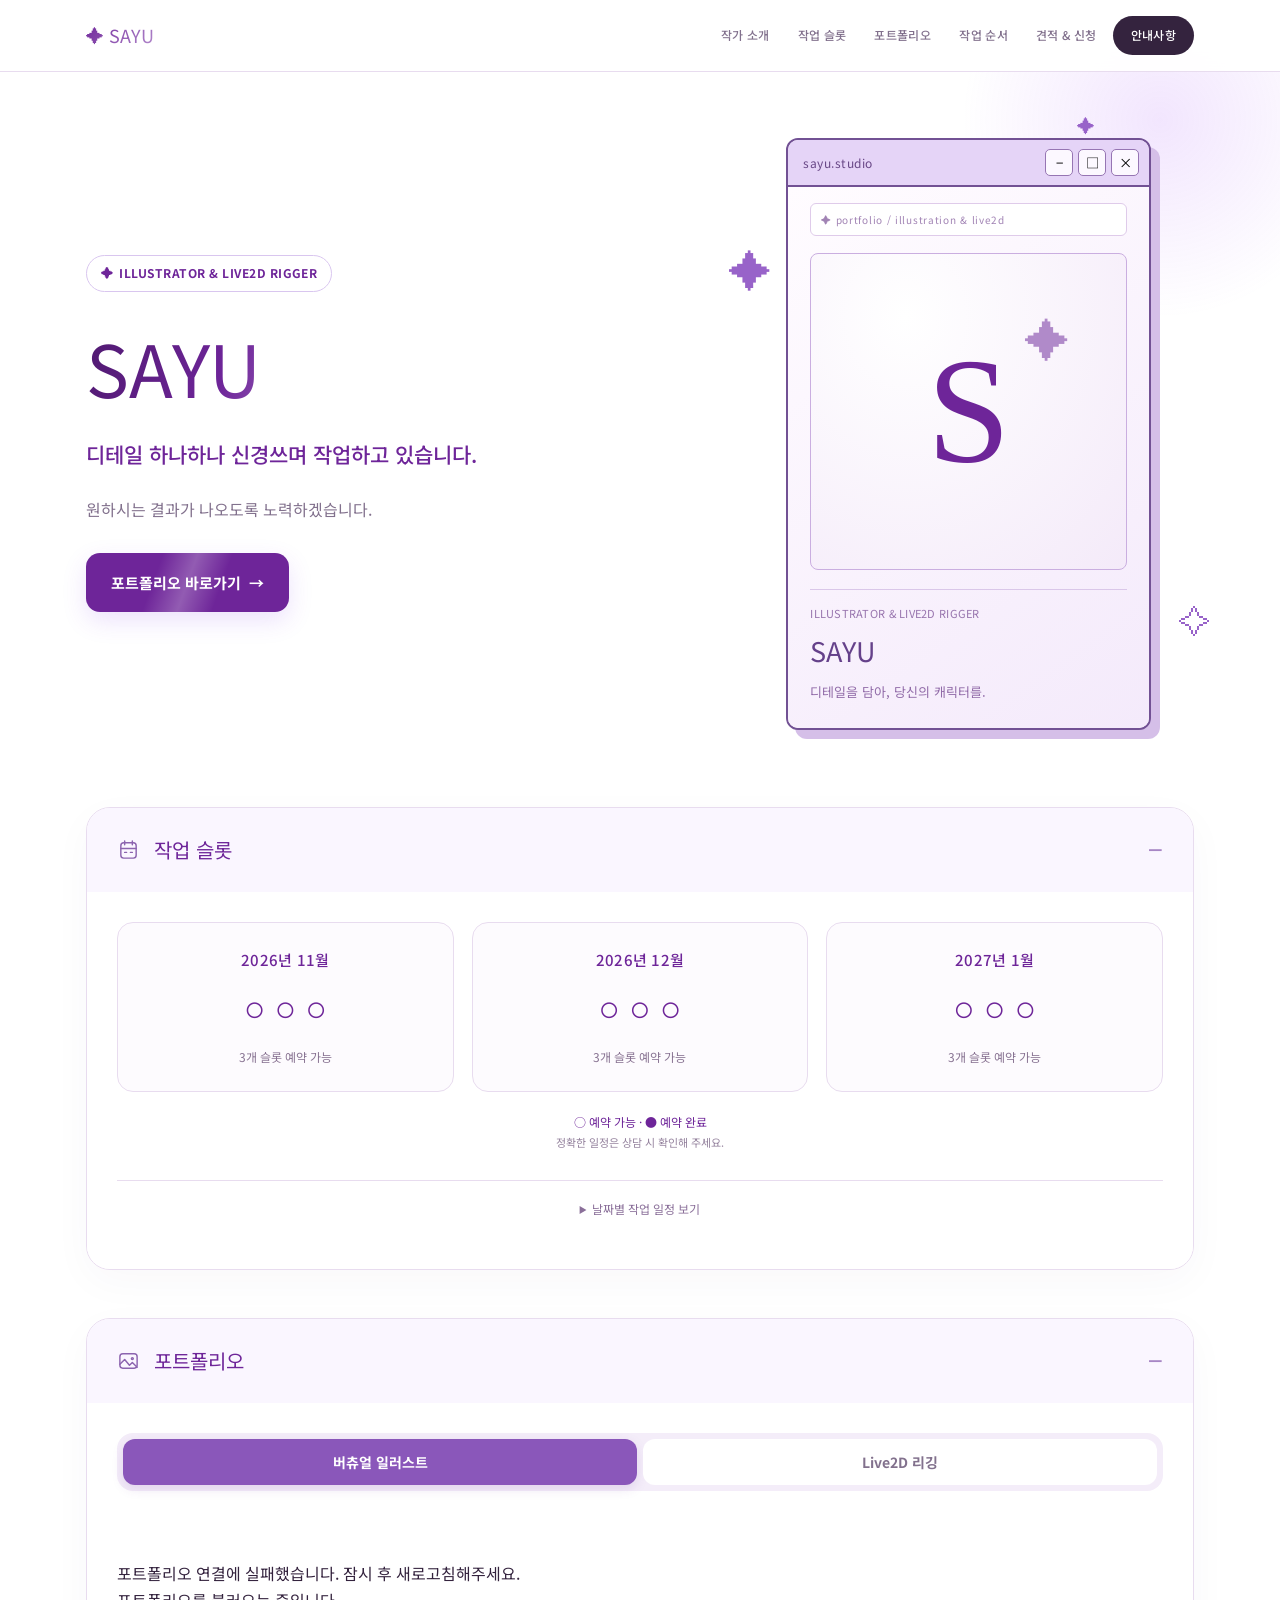
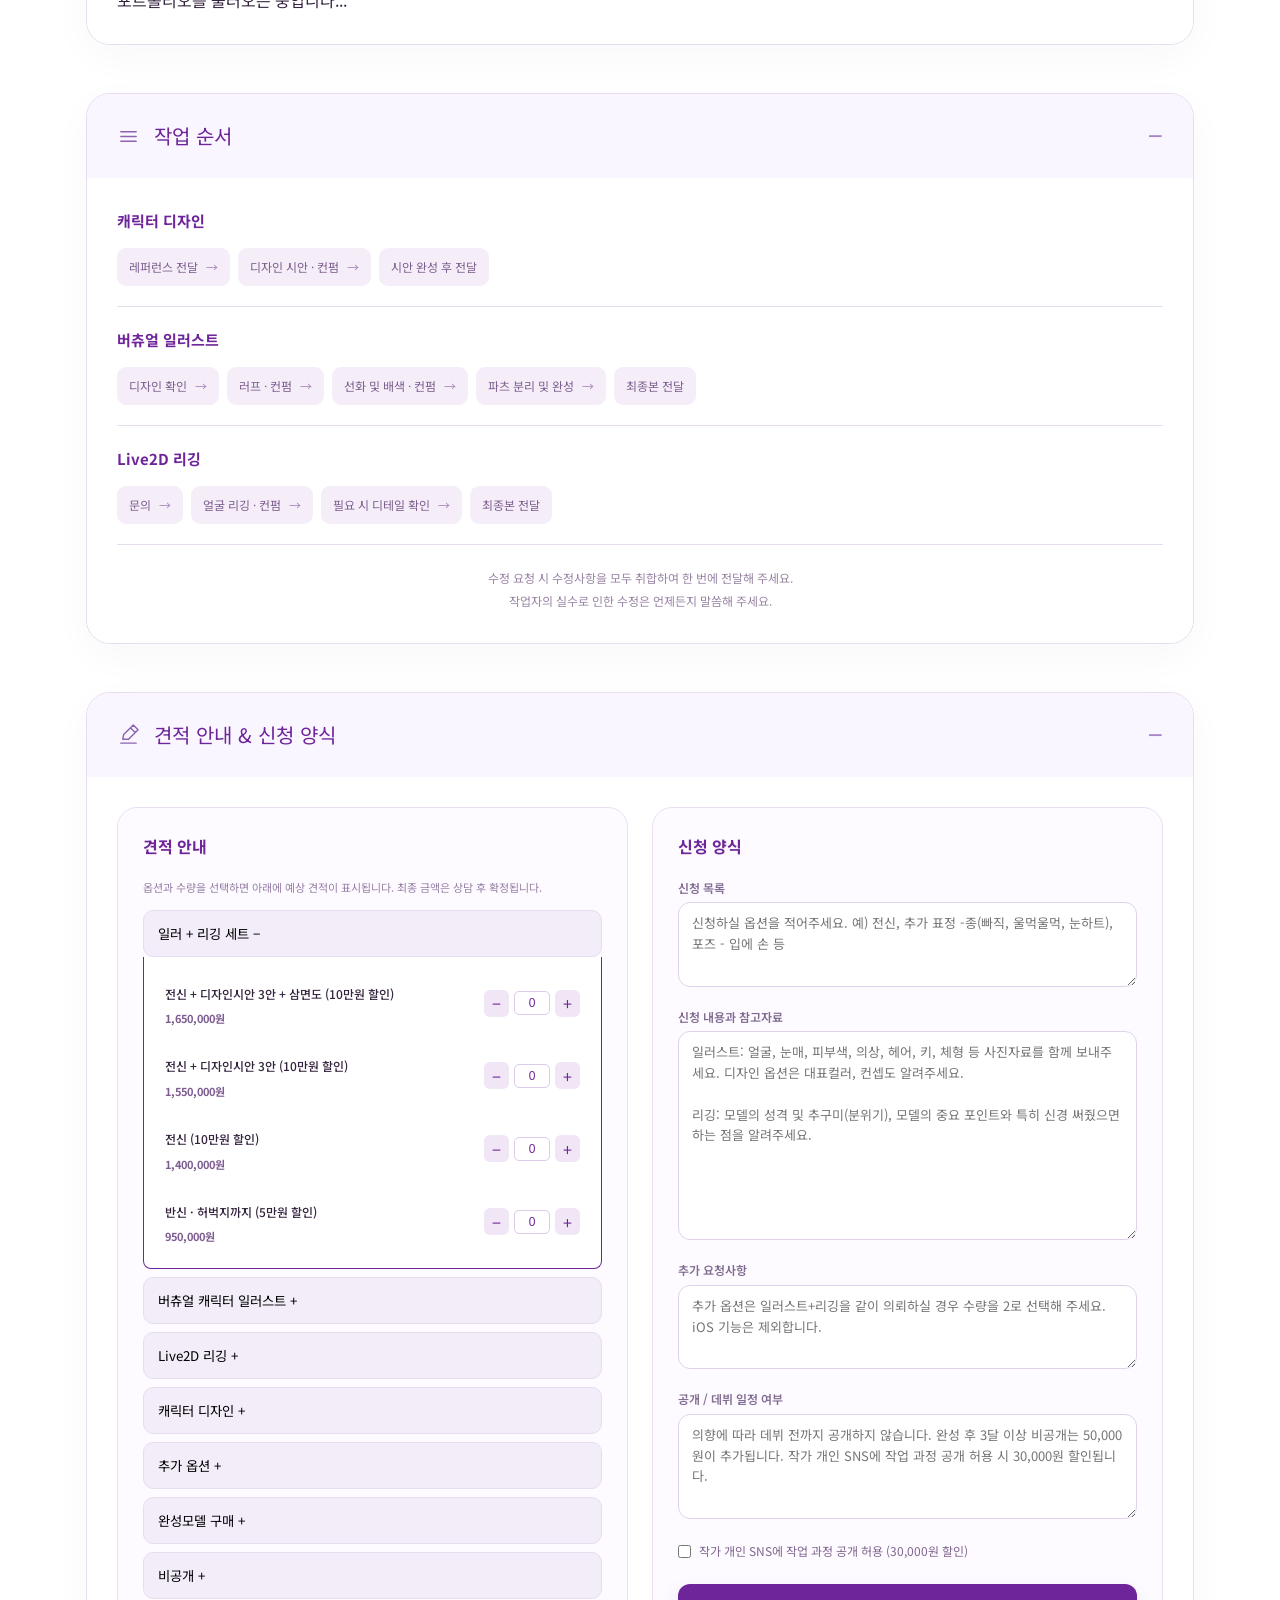
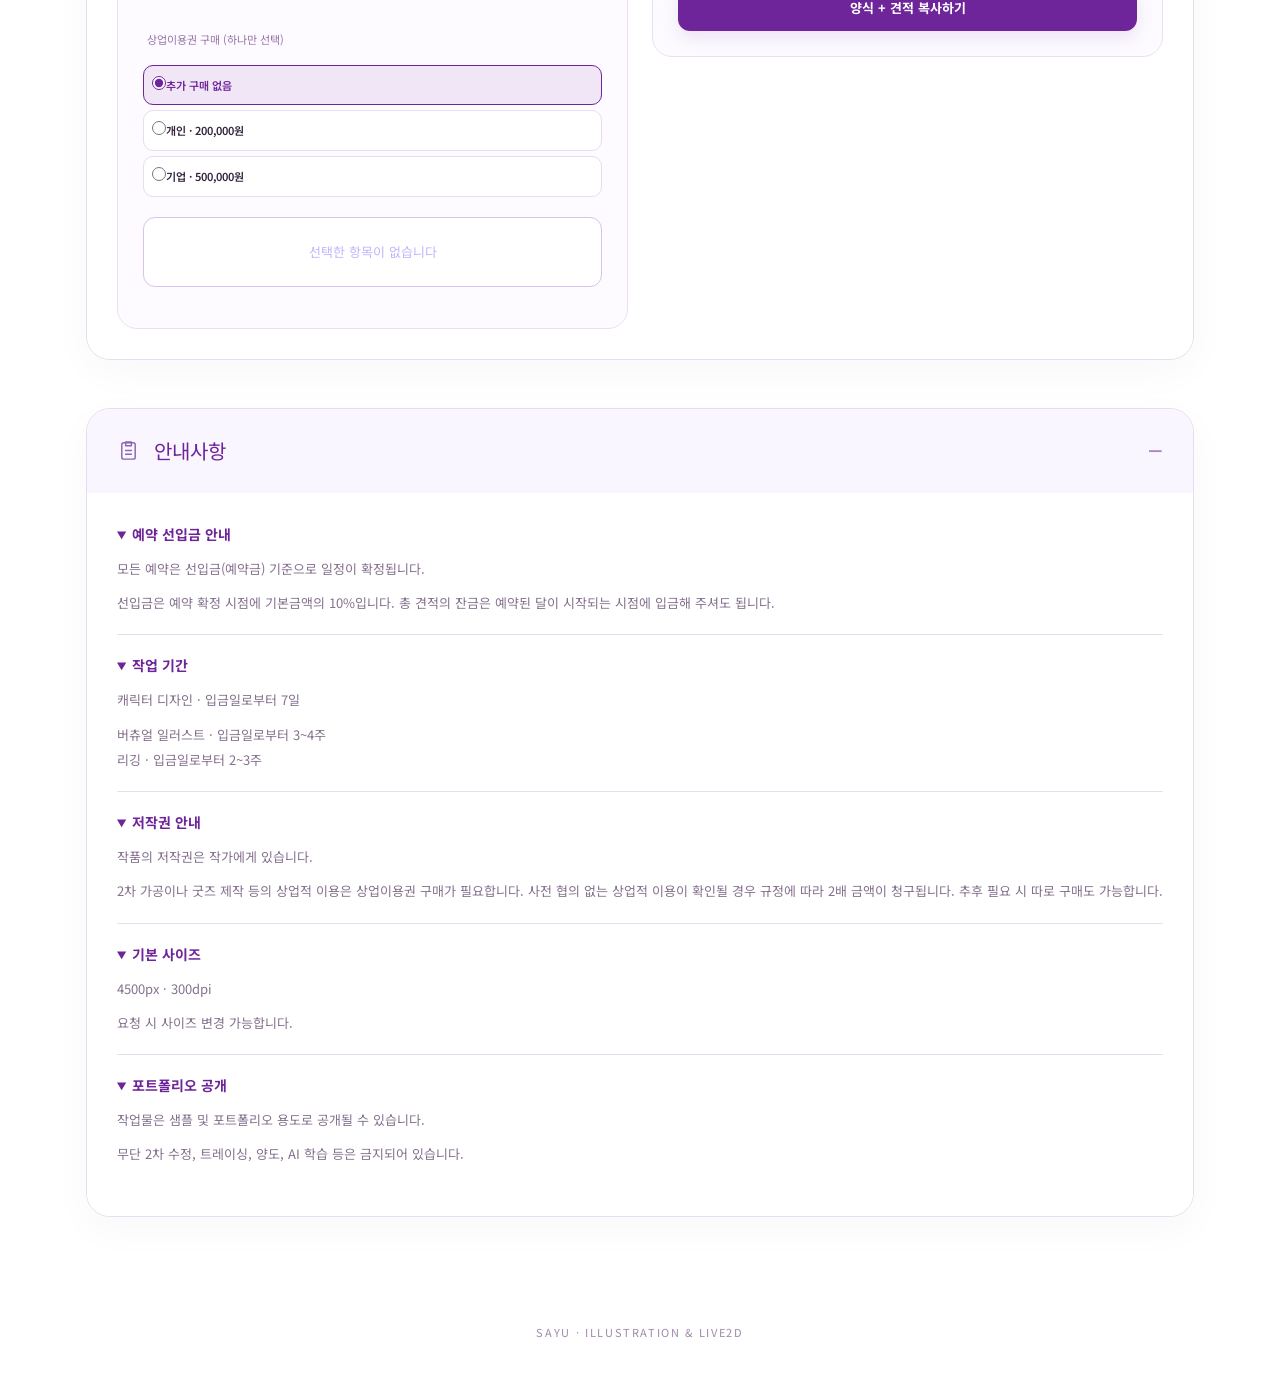
==== index.html @ 3d178dbb "Build SAYU portfolio with Firebase sync, estimates, and configurable slots" ====
<!DOCTYPE html>
<html lang="ko">
<head>
<meta charset="UTF-8">
<meta name="viewport" content="width=device-width, initial-scale=1.0">
<script>
const firebaseConfig = {
  "projectId": "sayuportfolio",
  "appId": "1:311199209117:web:d6c8711a37efb6941b2674",
  "databaseURL": "https://sayuportfolio-default-rtdb.firebaseio.com",
  "storageBucket": "sayuportfolio.firebasestorage.app",
  "apiKey": "AIzaSyB3HstWHGsItCwBGWRnMC95pOIJobr_o74",
  "authDomain": "sayuportfolio.firebaseapp.com",
  "messagingSenderId": "311199209117"
};
const mainPageConfig = {
  name: 'SAYU',
  artmugUrl: ''
};
</script>
<title>SAYU | 버츄얼 일러스트 &amp; Live2D 리깅</title>
<link href="https://fonts.googleapis.com/css2?family=Noto+Sans+KR:wght@400;500;700;900&display=swap" rel="stylesheet">
<style>
@font-face {
  font-family: 'DnfBitbeatV2';
  src: url('//cdn.df.nexon.com/img/common/font/DNFBitBitv2.otf') format('opentype');
  font-weight: 400;
  font-display: swap;
}
:root {
  --main:#7c3aed; --main-light:#a855f7; --main-dark:#5b21b6;
  --main-pale:#ede9fe; --main-pale2:#f5f3ff; --accent:#c084fc;
  --accent2:#e879f9; --gold:#facc15; --text:#1e1b4b;
  --text-sub:#6b7280; --border:#ddd6fe; --white:#fff; --bg:#faf9ff;
  --nav-h:58px; --radius:14px; --radius-sm:8px;
  --shadow:0 4px 24px rgba(124,58,237,.10);
  --shadow-lg:0 8px 40px rgba(124,58,237,.18);
  --tr:0.25s cubic-bezier(.4,0,.2,1);
}
*,*::before,*::after{margin:0;padding:0;box-sizing:border-box;}
html{scroll-behavior:smooth;}
body{font-family:'Noto Sans KR',sans-serif;background:var(--bg);color:var(--text);overflow-x:hidden;}
a{color:inherit;text-decoration:none;}
img{max-width:100%;display:block;}
button{cursor:pointer;font-family:inherit;border:none;background:none;}
ul,ol{list-style:none;}

/* ===== 폰트 유틸 ===== */
.font-bit{font-family:'DnfBitbeatV2',sans-serif !important;}

/* ===== 레이아웃 ===== */
.container{width:100%;max-width:1100px;margin:0 auto;padding:0 20px;}
.section{padding:64px 0;}
.section-bg{background:#fff;}
.section-bg2{background:var(--main-pale2);}

/* ===== 섹션 타이틀 ===== */
.section-title{
  font-family:'DnfBitbeatV2',sans-serif;
  font-size:clamp(20px,4vw,30px);
  text-align:center;
  margin-bottom:40px;
  position:relative;
}
.section-title span{
  background:linear-gradient(135deg,var(--main),var(--accent2));
  -webkit-background-clip:text;-webkit-text-fill-color:transparent;background-clip:text;
}
.section-title::after{
  content:'';display:block;width:48px;height:4px;border-radius:2px;
  background:linear-gradient(90deg,var(--main),var(--accent2));
  margin:10px auto 0;
}

/* ===== TOPNAV ===== */
.topnav{
  position:fixed;top:var(--embed-nav-offset,0px);left:0;right:0;height:var(--nav-h);
  background:rgba(255,255,255,.93);backdrop-filter:blur(12px);
  -webkit-backdrop-filter:blur(12px);
  border-bottom:1px solid var(--border);z-index:1000;
  transition:box-shadow var(--tr);
}
.topnav.scrolled{box-shadow:var(--shadow);}
.topnav-inner{display:flex;align-items:center;justify-content:space-between;height:100%;}
.topnav-logo{
  font-family:'DnfBitbeatV2',sans-serif;font-size:16px;
  background:linear-gradient(135deg,var(--main),var(--accent2));
  -webkit-background-clip:text;-webkit-text-fill-color:transparent;background-clip:text;
  white-space:nowrap;
}
.topnav-menu{display:flex;align-items:center;gap:4px;}
.topnav-menu a{
  font-size:13px;font-weight:500;padding:7px 12px;border-radius:var(--radius-sm);
  color:var(--text-sub);transition:background var(--tr),color var(--tr);white-space:nowrap;
}
.topnav-menu a:hover,.topnav-menu a.active{background:var(--main-pale);color:var(--main);}
.nav-hamburger{display:none;flex-direction:column;gap:5px;padding:6px;border-radius:6px;transition:background var(--tr);}
.nav-hamburger:hover{background:var(--main-pale);}
.nav-hamburger span{display:block;width:22px;height:2px;background:var(--main);border-radius:2px;transition:transform .3s,opacity .3s;}
.nav-hamburger.open span:nth-child(1){transform:translateY(7px) rotate(45deg);}
.nav-hamburger.open span:nth-child(2){opacity:0;}
.nav-hamburger.open span:nth-child(3){transform:translateY(-7px) rotate(-45deg);}
.nav-mobile-menu{
  display:none;position:fixed;top:calc(var(--nav-h) + var(--embed-nav-offset,0px));left:0;right:0;
  background:rgba(255,255,255,.98);border-bottom:1px solid var(--border);
  z-index:999;box-shadow:var(--shadow);padding:12px 20px 16px;flex-direction:column;gap:4px;
}
.nav-mobile-menu.open{display:flex;}
.nav-mobile-menu a{font-size:15px;font-weight:500;padding:12px 16px;border-radius:var(--radius-sm);color:var(--text);transition:background var(--tr);}
.nav-mobile-menu a:hover{background:var(--main-pale);color:var(--main);}

/* ===== 메인 아코디언 (캘린더/공지/소개/포폴/신청) ===== */
.main-accordion{display:flex;flex-direction:column;gap:16px;}
.main-acc-item{border-radius:var(--radius);overflow:hidden;box-shadow:var(--shadow);border:1px solid var(--border);}
.main-acc-header{
  display:flex;align-items:center;justify-content:space-between;
  padding:20px 28px;cursor:pointer;
  background:linear-gradient(135deg,var(--main-dark),var(--main));
  color:#fff;user-select:none;transition:filter var(--tr);
}
.main-acc-header:hover{filter:brightness(1.08);}
.main-acc-header-left{display:flex;align-items:center;gap:14px;}
.main-acc-icon{font-size:22px;}
.main-acc-title{font-family:'DnfBitbeatV2',sans-serif;font-size:clamp(16px,3vw,22px);}
.main-acc-arrow{font-size:14px;transition:transform .35s;opacity:.85;}
.main-acc-header.open .main-acc-arrow{transform:rotate(180deg);}
.main-acc-body{
  background:#fff;
  max-height:0;overflow:hidden;
  transition:max-height .5s cubic-bezier(.4,0,.2,1),padding .4s;
  padding:0 28px;
}
.main-acc-body.open{max-height:9999px;padding:28px 28px;}

/* ===== HERO ===== */
#hero{
  padding-top:calc(var(--nav-h) + 48px);padding-bottom:64px;
  background:linear-gradient(160deg,#f5f3ff 0%,#fdf4ff 60%,#fff 100%);
  position:relative;overflow:hidden;
}
#hero::before{
  content:'';position:absolute;top:-80px;right:-80px;width:400px;height:400px;
  background:radial-gradient(circle,rgba(168,85,247,.15) 0%,transparent 70%);pointer-events:none;
}
.hero-inner{display:grid;grid-template-columns:1fr 1fr;gap:48px;align-items:center;}
.hero-eyebrow{
  display:inline-flex;align-items:center;gap:6px;
  font-size:13px;font-weight:700;color:var(--main);margin-bottom:16px;letter-spacing:.04em;
}
.hero-eyebrow::before{content:'✦';}
.hero-name{
  font-family:'DnfBitbeatV2',sans-serif;
  font-size:clamp(28px,5vw,48px);
  line-height:1.2;margin-bottom:8px;
}
.hero-name em{
  font-style:normal;
  background:linear-gradient(135deg,var(--main),var(--accent2));
  -webkit-background-clip:text;-webkit-text-fill-color:transparent;background-clip:text;
}
.hero-tagline{font-size:clamp(14px,2.2vw,18px);font-weight:700;color:var(--main-dark);margin-bottom:20px;}
.hero-desc{font-size:15px;line-height:1.8;color:var(--text-sub);margin-bottom:28px;}
.hero-stats{display:flex;gap:24px;margin-bottom:32px;}
.hero-stat strong{
  display:block;font-size:26px;font-weight:900;
  background:linear-gradient(135deg,var(--main),var(--accent2));
  -webkit-background-clip:text;-webkit-text-fill-color:transparent;background-clip:text;
}
.hero-stat small{font-size:12px;color:var(--text-sub);font-weight:500;}
.hero-cta{
  display:inline-flex;align-items:center;gap:8px;
  background:linear-gradient(135deg,var(--main),var(--main-light));
  color:#fff;font-size:15px;font-weight:700;padding:14px 28px;border-radius:999px;
  box-shadow:0 4px 20px rgba(124,58,237,.35);
  transition:transform var(--tr),box-shadow var(--tr);
}
.hero-cta:hover{transform:translateY(-2px);box-shadow:0 8px 28px rgba(124,58,237,.45);}
.hero-cta::after{content:'→';}
.hero-visual{}
.hero-card{background:#fff;border-radius:var(--radius);padding:28px;box-shadow:var(--shadow-lg);border:1px solid var(--border);}
.hero-card-top{display:flex;align-items:center;gap:16px;margin-bottom:20px;}
.hero-avatar{
  width:64px;height:64px;border-radius:50%;
  background:linear-gradient(135deg,var(--main),var(--accent2));
  display:flex;align-items:center;justify-content:center;
  font-size:26px;font-weight:900;color:#fff;flex-shrink:0;
}
.hero-card-info h3{font-size:18px;font-weight:900;}
.hero-card-info p{font-size:13px;color:var(--text-sub);margin-top:2px;}
.hero-card-stars{display:flex;gap:3px;margin-top:6px;}
.hero-card-stars span{font-size:18px;color:var(--gold);}
.hero-review-quote{
  font-size:14px;line-height:1.75;color:var(--text-sub);
  background:var(--main-pale2);border-left:3px solid var(--main);
  border-radius:0 var(--radius-sm) var(--radius-sm) 0;
  padding:14px 16px;margin-bottom:16px;
}
.hero-review-author{font-size:12px;color:var(--text-sub);text-align:right;}
.hero-review-author strong{color:var(--main);font-weight:700;}

/* ===== 캘린더 ===== */
.calendar-top{display:flex;align-items:center;justify-content:space-between;margin-bottom:20px;flex-wrap:wrap;gap:12px;}
.calendar-nav{display:flex;align-items:center;gap:12px;}
.calendar-nav button{
  width:34px;height:34px;border-radius:50%;
  background:var(--main-pale);color:var(--main);font-size:16px;
  display:flex;align-items:center;justify-content:center;transition:background var(--tr);
}
.calendar-nav button:hover{background:var(--main);color:#fff;}
.calendar-month{font-size:18px;font-weight:900;color:var(--main-dark);}
.calendar-legend{display:flex;gap:14px;flex-wrap:wrap;}
.calendar-legend-item{display:flex;align-items:center;gap:6px;font-size:12px;font-weight:500;color:var(--text-sub);}
.legend-dot{width:10px;height:10px;border-radius:50%;}
.legend-available{background:#22c55e;} .legend-holiday{background:#f87171;}
.legend-deadline{background:#f59e0b;} .legend-today{background:var(--main);}
.calendar-grid{background:#fff;border-radius:var(--radius);border:1px solid var(--border);overflow:hidden;box-shadow:var(--shadow);}
.calendar-weekdays{display:grid;grid-template-columns:repeat(7,1fr);background:var(--main);}
.calendar-weekdays div{text-align:center;padding:10px 4px;font-size:13px;font-weight:700;color:#fff;}
.calendar-weekdays div:first-child{color:#fca5a5;}
.calendar-weekdays div:last-child{color:#bfdbfe;}
.calendar-days{display:grid;grid-template-columns:repeat(7,1fr);}
.cal-day{min-height:68px;padding:7px 8px;border-right:1px solid var(--border);border-bottom:1px solid var(--border);position:relative;font-size:14px;font-weight:500;transition:background var(--tr);}
.cal-day:hover{background:var(--main-pale2);}
.cal-day.other-month{color:#d1d5db;background:#fafafa;}
.cal-day.today{background:var(--main-pale);}
.cal-day.today .day-num{background:var(--main);color:#fff;border-radius:50%;font-weight:900;}
.cal-day.sunday .day-num{color:#ef4444;}
.cal-day.saturday .day-num{color:#3b82f6;}
.day-num{font-size:13px;margin-bottom:3px;width:24px;height:24px;display:flex;align-items:center;justify-content:center;}
.cal-badge{font-size:9px;font-weight:700;padding:2px 5px;border-radius:4px;display:inline-block;margin-top:1px;line-height:1.4;}
.cal-badge.available{background:#dcfce7;color:#166534;}
.cal-badge.holiday{background:#fee2e2;color:#991b1b;}
.cal-badge.deadline{background:#fef3c7;color:#92400e;}

/* ===== 공지사항 ===== */
.notice-process{display:flex;align-items:stretch;gap:0;margin-bottom:36px;overflow-x:auto;padding-bottom:4px;}
.notice-step{flex:1;min-width:140px;background:#fff;border:1px solid var(--border);border-radius:var(--radius);padding:18px 14px;text-align:center;position:relative;}
.notice-step:not(:last-child)::after{content:'▶';position:absolute;right:-12px;top:50%;transform:translateY(-50%);color:var(--main);font-size:11px;z-index:1;}
.step-circle{width:50px;height:50px;border-radius:50%;background:linear-gradient(135deg,var(--main),var(--accent2));color:#fff;font-size:12px;font-weight:700;display:flex;align-items:center;justify-content:center;margin:0 auto 10px;line-height:1.3;text-align:center;}
.notice-step h4{font-size:12px;font-weight:700;margin-bottom:3px;}
.notice-step p{font-size:11px;color:var(--text-sub);}
.notice-alert{display:flex;align-items:center;gap:12px;background:linear-gradient(135deg,var(--main),var(--main-light));border-radius:var(--radius);padding:16px 22px;color:#fff;margin-bottom:32px;font-size:14px;font-weight:700;}
.notice-alert .alert-icon{font-size:22px;}
.notice-alert small{font-size:11px;font-weight:400;display:block;margin-top:2px;opacity:.85;}
.notice-categories{display:flex;flex-direction:column;gap:10px;}
.notice-cat-header{
  display:flex;align-items:center;justify-content:space-between;
  background:#fff;border:1px solid var(--border);border-radius:var(--radius);
  padding:14px 18px;cursor:pointer;transition:background var(--tr),border-color var(--tr);user-select:none;
}
.notice-cat-header:hover{background:var(--main-pale2);border-color:var(--main);}
.notice-cat-header.open{border-color:var(--main);border-radius:var(--radius) var(--radius) 0 0;background:var(--main-pale);}
.notice-cat-header-left{display:flex;align-items:center;gap:10px;}
.notice-cat-icon{width:34px;height:34px;border-radius:var(--radius-sm);background:linear-gradient(135deg,var(--main),var(--accent2));color:#fff;font-size:15px;display:flex;align-items:center;justify-content:center;}
.notice-cat-title{font-size:14px;font-weight:700;}
.notice-cat-sub{font-size:11px;color:var(--text-sub);margin-top:1px;}
.notice-cat-arrow{font-size:13px;color:var(--main);transition:transform .3s;}
.notice-cat-header.open .notice-cat-arrow{transform:rotate(180deg);}
.notice-cat-body{display:none;background:#fff;border:1px solid var(--main);border-top:none;border-radius:0 0 var(--radius) var(--radius);padding:18px 22px;}
.notice-cat-body.open{display:block;}
.notice-table{width:100%;border-collapse:collapse;font-size:13px;}
.notice-table th{background:var(--main-pale);color:var(--main-dark);font-weight:700;padding:9px 11px;text-align:left;border-bottom:2px solid var(--border);}
.notice-table td{padding:9px 11px;border-bottom:1px solid var(--border);vertical-align:top;line-height:1.65;}
.notice-table tr:last-child td{border-bottom:none;}
.notice-table tr:hover td{background:var(--main-pale2);}
.notice-keyword{font-weight:700;color:var(--main);white-space:nowrap;font-size:11px;background:var(--main-pale);padding:2px 7px;border-radius:4px;}
.notice-highlight{color:var(--main);font-weight:700;}
.notice-warn{color:#dc2626;font-weight:700;}
.usage-table-wrap{overflow-x:auto;margin-top:14px;}
.usage-table{width:100%;border-collapse:collapse;min-width:560px;font-size:13px;}
.usage-table th{background:linear-gradient(135deg,var(--main),var(--main-light));color:#fff;font-weight:700;padding:10px;text-align:center;}
.usage-table th:first-child{text-align:left;padding-left:14px;}
.usage-table td{padding:9px 10px;text-align:center;border-bottom:1px solid var(--border);}
.usage-table td:first-child{text-align:left;font-weight:700;padding-left:14px;}
.usage-table tr:nth-child(even) td{background:#faf9ff;}
.usage-table tr:hover td{background:var(--main-pale2);}
.u-o{color:#22c55e;font-size:17px;font-weight:900;} .u-x{color:#f87171;font-size:17px;font-weight:900;}

/* ===== 작가 소개 ===== */
.about-hero-banner{
  background:linear-gradient(135deg,var(--main-dark) 0%,var(--main) 50%,var(--accent2) 100%);
  border-radius:var(--radius);padding:32px 36px;color:#fff;text-align:center;margin-bottom:32px;
  position:relative;overflow:hidden;
}
.about-count{font-size:clamp(32px,7vw,54px);font-weight:900;letter-spacing:-1px;margin-bottom:8px;}
.about-count span{color:var(--gold);}
.about-subtitle{font-size:clamp(14px,2.2vw,18px);font-weight:700;margin-bottom:14px;}
.about-intro{font-size:15px;line-height:1.9;max-width:580px;margin:0 auto;opacity:.92;}
.about-intro strong{color:var(--gold);}
.about-motto{display:flex;align-items:center;justify-content:center;background:var(--main-pale);border-radius:var(--radius);padding:16px 22px;font-size:16px;font-weight:900;color:var(--main-dark);margin-bottom:32px;gap:8px;}
.about-motto::before{content:'💬';}
.about-reviews-title{font-size:17px;font-weight:700;margin-bottom:18px;display:flex;align-items:center;gap:8px;}
.about-reviews-title::before{content:'⭐';}
.review-grid{display:grid;grid-template-columns:repeat(3,1fr);gap:12px;}
.review-card{background:#fff;border:1px solid var(--border);border-radius:var(--radius);padding:14px;font-size:13px;transition:box-shadow var(--tr),transform var(--tr);}
.review-card:hover{box-shadow:var(--shadow);transform:translateY(-2px);}
.review-card-top{font-size:10px;font-weight:700;color:var(--main);background:var(--main-pale);padding:3px 9px;border-radius:4px;margin-bottom:9px;display:inline-block;}
.review-card-text{color:var(--text-sub);line-height:1.7;margin-bottom:10px;}
.review-card-footer{display:flex;justify-content:space-between;font-size:11px;color:#9ca3af;border-top:1px solid var(--border);padding-top:7px;}
.review-card-footer strong{color:var(--text);font-weight:600;}

/* ===== 포트폴리오 ===== */
.portfolio-cat-tabs{display:flex;gap:10px;justify-content:center;margin-bottom:28px;flex-wrap:wrap;}
.pf-tab-btn{padding:10px 24px;border-radius:999px;font-size:14px;font-weight:700;border:2px solid var(--border);color:var(--text-sub);background:#fff;transition:all var(--tr);}
.pf-tab-btn.active{background:linear-gradient(135deg,var(--main),var(--main-light));color:#fff;border-color:transparent;box-shadow:0 4px 16px rgba(124,58,237,.3);}
.pf-tab-btn:hover:not(.active){border-color:var(--main);color:var(--main);}
.portfolio-panel{display:none;}
.portfolio-panel.active{display:block;}
.pf-type-tabs{display:flex;gap:10px;justify-content:center;margin-bottom:22px;flex-wrap:wrap;}
.pf-type-btn{padding:8px 20px;border-radius:var(--radius-sm);font-size:13px;font-weight:700;background:var(--main-pale);color:var(--main);border:2px solid transparent;transition:all .25s;}
.pf-type-btn.active{background:var(--main);color:#fff;transform:translateY(-2px);box-shadow:0 4px 12px rgba(124,58,237,.3);}
.pf-type-section{display:none;}
.pf-type-section.active{display:block;}

/* 슬라이더 */
.slider-root{max-width:960px;margin:0 auto;background:#fff;border-radius:var(--radius);padding:18px;box-shadow:var(--shadow);border:1px solid var(--border);}
.slider-stage{position:relative;width:100%;background:#111;border-radius:var(--radius-sm);overflow:hidden;display:flex;align-items:center;justify-content:center;}
.slider-slide{position:absolute;inset:0;display:flex;align-items:center;justify-content:center;transition:transform 420ms cubic-bezier(.2,.9,.3,1),opacity 300ms;transform:translateX(6%);opacity:0;pointer-events:none;}
.slider-slide.active{transform:translateX(0);opacity:1;pointer-events:auto;}
.slider-slide iframe{border:0;border-radius:6px;background:#000;}
.slider-btn{position:absolute;top:50%;transform:translateY(-50%);width:40px;height:40px;border-radius:50%;background:var(--main);color:#fff;box-shadow:0 4px 16px rgba(0,0,0,.15);display:flex;align-items:center;justify-content:center;font-size:15px;transition:background var(--tr);z-index:5;}
.slider-btn:hover{background:var(--main-dark);color:#fff;}
.slider-btn.prev{left:10px;} .slider-btn.next{right:10px;}
.slider-dots{display:flex;align-items:center;gap:6px;justify-content:center;margin-top:12px;width:100%;}
.slider-dot-window{display:flex;align-items:center;justify-content:center;gap:clamp(3px,1vw,8px);min-width:0;}
.slider-more{min-width:28px;flex-shrink:0;text-align:center;color:var(--main);font-size:10px;font-weight:500;white-space:nowrap;}
.slider-dot{flex-shrink:0;}
@media(max-width:480px){.slider-dot{width:8px!important;height:8px!important;}}
.slider-dot{width:10px;height:10px;border-radius:50%;background:var(--border);transition:all .25s;}
.slider-dot.active{background:var(--main);transform:scale(1.2);}
.slider-thumbs-wrap{margin-top:14px;overflow-x:auto;padding-bottom:8px;}
.slider-thumbs{display:flex;gap:10px;width:max-content;min-width:100%;}
.slider-thumb-btn{flex:0 0 auto;border-radius:var(--radius-sm);border:3px solid transparent;overflow:hidden;background:#fff;box-shadow:0 2px 8px rgba(0,0,0,.08);transition:border-color .25s,transform .25s;padding:0;}
.slider-thumb-btn.active{border-color:var(--main);transform:translateY(-3px);}
.slider-thumb-btn img{display:block;object-fit:cover;}
.slider-thumbs-wrap::-webkit-scrollbar{height:6px;}
.slider-thumbs-wrap::-webkit-scrollbar-track{background:#f0ecff;border-radius:3px;}
.slider-thumbs-wrap::-webkit-scrollbar-thumb{background:var(--main);border-radius:3px;}

/* 이미지 슬라이더 */
.img-slider-root{max-width:960px;margin:0 auto;background:#fff;border-radius:var(--radius);padding:18px;box-shadow:var(--shadow);border:1px solid var(--border);}
.img-stage{position:relative;width:100%;background:#f3f4f6;border-radius:var(--radius-sm);overflow:hidden;display:flex;align-items:center;justify-content:center;cursor:pointer;}
.img-slide{position:absolute;inset:0;display:flex;align-items:center;justify-content:center;transition:transform 420ms cubic-bezier(.2,.9,.3,1),opacity 300ms;transform:translateX(6%);opacity:0;pointer-events:none;}
.img-slide.active{transform:translateX(0);opacity:1;pointer-events:auto;}
.img-slide img{width:100%;height:100%;object-fit:contain;display:block;}
.lightbox{display:none;position:fixed;inset:0;background:rgba(0,0,0,.92);z-index:2000;align-items:center;justify-content:center;}
.lightbox.open{display:flex;}
.lightbox-img{max-width:90vw;max-height:90vh;border-radius:var(--radius-sm);object-fit:contain;}
.lightbox-close{position:absolute;top:20px;right:24px;color:#fff;font-size:32px;line-height:1;cursor:pointer;opacity:.8;transition:opacity .2s;}
.lightbox-close:hover{opacity:1;}

/* ===== 견적+신청 통합 ===== */
.request-wrap{display:flex;flex-direction:column;gap:28px;}

/* 견적 파트 */
.estimate-card{background:var(--main-pale2);border:1px solid var(--border);border-radius:var(--radius);padding:24px;}
.estimate-card h3{font-size:16px;font-weight:700;margin-bottom:18px;display:flex;align-items:center;gap:8px;color:var(--main-dark);}

/* 견적 작업유형 카테고리 */
.est-cat-list{display:flex;flex-direction:column;gap:8px;margin-bottom:20px;}
.est-cat-header{
  display:flex;align-items:center;justify-content:space-between;
  background:#fff;border:1.5px solid var(--border);border-radius:var(--radius-sm);
  padding:11px 14px;cursor:pointer;transition:border-color var(--tr),background var(--tr);user-select:none;
}
.est-cat-header:hover{border-color:var(--main);}
.est-cat-header.open{border-color:var(--main);border-radius:var(--radius-sm) var(--radius-sm) 0 0;background:var(--main-pale);}
.est-cat-header-left{display:flex;align-items:center;gap:8px;}
.est-cat-emoji{font-size:16px;}
.est-cat-name{font-size:14px;font-weight:700;}
.est-cat-arrow{font-size:12px;color:var(--main);transition:transform .3s;}
.est-cat-header.open .est-cat-arrow{transform:rotate(180deg);}
.est-cat-body{display:none;background:#fff;border:1.5px solid var(--main);border-top:none;border-radius:0 0 var(--radius-sm) var(--radius-sm);padding:10px 12px;}
.est-cat-body.open{display:block;}
.est-item-row{
  display:flex;align-items:center;justify-content:space-between;
  padding:8px 10px;border-radius:6px;cursor:pointer;
  transition:background var(--tr);
}
.est-item-row:hover{background:var(--main-pale2);}
.est-item-row.checked{background:var(--main-pale);}
.est-item-left{display:flex;align-items:center;gap:8px;}
.est-item-left input[type=checkbox]{width:15px;height:15px;accent-color:var(--main);cursor:pointer;}
.est-item-name{font-size:13px;font-weight:500;}
.est-item-price{font-size:12px;font-weight:700;color:var(--main);white-space:nowrap;}

/* 사용범위 */
.usage-select-group{display:flex;gap:8px;flex-wrap:wrap;margin-bottom:20px;}
.usage-radio-label{
  display:flex;align-items:center;gap:6px;
  background:#fff;border:1.5px solid var(--border);border-radius:var(--radius-sm);
  padding:9px 14px;cursor:pointer;font-size:13px;font-weight:600;
  transition:border-color var(--tr),background var(--tr);
}
.usage-radio-label:has(input:checked){background:var(--main-pale);border-color:var(--main);color:var(--main);}
.usage-radio-label input[type=radio]{accent-color:var(--main);width:14px;height:14px;}
.usage-mult{font-size:11px;color:var(--text-sub);margin-left:2px;}

/* 영수증 */
.receipt-box{
  background:#fff;border:1.5px dashed var(--main);border-radius:var(--radius-sm);
  padding:14px 16px;margin-bottom:16px;min-height:60px;
}
.receipt-box .receipt-title{font-size:11px;font-weight:700;color:var(--text-sub);margin-bottom:8px;letter-spacing:.04em;text-transform:uppercase;}
.receipt-empty{font-size:13px;color:#c4b5fd;text-align:center;padding:8px 0;}
.receipt-item{display:flex;justify-content:space-between;font-size:13px;padding:3px 0;border-bottom:1px dashed var(--border);}
.receipt-item:last-of-type{border-bottom:none;}
.receipt-item-name{color:var(--text);}
.receipt-item-price{color:var(--main);font-weight:700;}
.receipt-usage-row{font-size:12px;color:var(--text-sub);padding:4px 0;font-style:italic;}
.receipt-total{display:flex;justify-content:space-between;font-size:15px;font-weight:900;padding-top:8px;border-top:2px solid var(--main);margin-top:4px;}
.receipt-total-label{color:var(--main-dark);}
.receipt-total-price{
  background:linear-gradient(135deg,var(--main),var(--accent2));
  -webkit-background-clip:text;-webkit-text-fill-color:transparent;background-clip:text;
}

/* 신청 양식 파트 */
.form-card{background:#fff;border:1px solid var(--border);border-radius:var(--radius);padding:24px;}
.form-card h3{font-size:16px;font-weight:700;margin-bottom:18px;display:flex;align-items:center;gap:8px;color:var(--main-dark);}
.form-field{margin-bottom:13px;}
.form-field label{display:block;font-size:12px;font-weight:600;color:var(--text-sub);margin-bottom:4px;}
.form-field textarea,.form-field input[type=text]{
  width:100%;border:1.5px solid var(--border);border-radius:var(--radius-sm);
  padding:10px 13px;font-family:inherit;font-size:14px;line-height:1.6;
  resize:vertical;color:var(--text);transition:border-color var(--tr);background:#faf9ff;
}
.form-field textarea:focus,.form-field input[type=text]:focus{outline:none;border-color:var(--main);background:#fff;}
.form-copy-btn{
  width:100%;display:flex;align-items:center;justify-content:center;gap:8px;
  background:linear-gradient(135deg,var(--main),var(--main-light));
  color:#fff;font-size:15px;font-weight:700;padding:14px;border-radius:var(--radius-sm);
  box-shadow:0 4px 16px rgba(124,58,237,.3);
  transition:transform var(--tr),box-shadow var(--tr);
}
.form-copy-btn:hover{transform:translateY(-1px);box-shadow:0 6px 24px rgba(124,58,237,.4);}
.copy-toast{display:none;align-items:center;gap:8px;margin-top:10px;background:#dcfce7;border:1px solid #86efac;border-radius:var(--radius-sm);padding:10px 14px;font-size:13px;font-weight:600;color:#166534;}
.copy-toast.show{display:flex;}

/* ===== fade-in ===== */
.fade-in{opacity:0;transform:translateY(20px);transition:opacity .6s ease,transform .6s ease;}
.fade-in.visible{opacity:1;transform:translateY(0);}

/* ===== 반응형 ===== */
@media(max-width:900px){
  .review-grid{grid-template-columns:repeat(2,1fr);}
}
@media(max-width:700px){
  .hero-inner{grid-template-columns:1fr;}
  .hero-visual{display:none;}
  .topnav-menu{display:none;}
  .nav-hamburger{display:flex;}
  .notice-process{flex-direction:column;}
  .notice-step:not(:last-child)::after{content:'▼';right:50%;bottom:-12px;top:auto;transform:translateX(50%);}
  .section{padding:44px 0;}
  .review-grid{grid-template-columns:1fr;}
  .usage-table{min-width:480px;}
  .main-acc-body.open{padding:16px 16px;}
  .main-acc-header{padding:16px 18px;}
}
@media(max-width:500px){
  .pf-tab-btn{padding:8px 14px;font-size:12px;}
  .about-hero-banner{padding:22px 16px;}
  .usage-select-group{flex-direction:column;}
}
</style>
<link rel="stylesheet" href="./design.css">
<script src="./design-config.js"></script>
</head>
<body>
<nav class="topnav" id="topnav"><div class="container topnav-inner"><a class="topnav-logo" href="#section-about">✦ SAYU</a><div class="topnav-menu" id="topnavMenu"><a href="#section-about">작가 소개</a><a href="#section-calendar">작업 슬롯</a><a href="#section-portfolio">포트폴리오</a><a href="#section-process">작업 순서</a><a href="#section-request">견적 & 신청</a><a href="#section-notice">안내사항</a></div><button class="nav-hamburger" id="hamburger" aria-label="메뉴" aria-expanded="false"><span></span><span></span><span></span></button></div></nav><div class="nav-mobile-menu" id="mobileMenu"><a href="#section-about" class="mob-link">작가 소개</a><a href="#section-calendar" class="mob-link">작업 슬롯</a><a href="#section-portfolio" class="mob-link">포트폴리오</a><a href="#section-process" class="mob-link">작업 순서</a><a href="#section-request" class="mob-link">견적 & 신청</a><a href="#section-notice" class="mob-link">안내사항</a></div>
<section id="hero"><div class="container" id="section-about"><div class="hero-inner"><div class="fade-in"><div class="hero-eyebrow">ILLUSTRATOR &amp; LIVE2D RIGGER</div><h1 class="hero-name"><em>SAYU</em></h1><p class="hero-tagline">디테일 하나하나 신경쓰며 작업하고 있습니다.</p><p class="hero-desc">원하시는 결과가 나오도록 노력하겠습니다.</p><a href="#section-portfolio" class="hero-cta">포트폴리오 바로가기</a></div><div class="hero-visual fade-in"><article class="profile-sheet" aria-label="사유 프로필 창"><div class="profile-titlebar"><span>sayu.studio</span><div class="profile-controls"><button type="button" data-window="minimize" aria-label="프로필 접기" aria-expanded="true" aria-controls="profileContent">−</button><button type="button" data-window="maximize" aria-label="프로필 크게 보기" aria-pressed="false">□</button><button type="button" data-window="close" aria-label="프로필 닫기">×</button></div></div><div class="profile-content" id="profileContent"><div class="profile-address">✦ portfolio / illustration &amp; live2d</div><div class="profile-photo" aria-label="SAYU"><span class="profile-monogram" aria-hidden="true">S</span><span class="sayu-profile-star" aria-hidden="true">✦</span></div><div class="profile-signature"><span class="profile-label">ILLUSTRATOR &amp; LIVE2D RIGGER</span><h2 class="profile-name">SAYU</h2><p class="profile-motto">디테일을 담아, 당신의 캐릭터를.</p></div></div></article><button type="button" class="profile-reopen" hidden>✦ 프로필 다시 열기</button><span class="orbit-star one" aria-hidden="true">✦</span><span class="orbit-star two" aria-hidden="true">✧</span><span class="orbit-star three" aria-hidden="true">✦</span></div></div></div></section>
<div class="container sayu-content"><div class="main-accordion"><section class="main-acc-item" id="section-calendar"><div class="main-acc-header open" data-acc="calendar"><div class="main-acc-header-left"><span class="main-acc-icon">✦</span><span class="main-acc-title">작업 슬롯</span></div><span class="main-acc-arrow">−</span></div><div class="main-acc-body open" id="acc-body-calendar"><div id="sayuSlots" class="sayu-slots" aria-live="polite"></div><p class="sayu-slot-legend">○ 예약 가능 · ● 예약 완료 <span>정확한 일정은 상담 시 확인해 주세요.</span></p><details class="sayu-calendar-detail"><summary>날짜별 작업 일정 보기</summary><div class="calendar-top"><div class="calendar-nav"><button id="calPrev" aria-label="이전 달">❮</button><div class="calendar-month" id="calMonthLabel"></div><button id="calNext" aria-label="다음 달">❯</button></div><div class="calendar-legend"><span>작업가능</span><span>마감임박</span><span>휴일</span></div></div><div class="calendar-grid"><div class="calendar-weekdays"><div>일</div><div>월</div><div>화</div><div>수</div><div>목</div><div>금</div><div>토</div></div><div class="calendar-days" id="calDays"></div></div></details></div></section><section class="main-acc-item" id="section-portfolio"><div class="main-acc-header open" data-acc="portfolio"><div class="main-acc-header-left"><span class="main-acc-icon">✦</span><span class="main-acc-title">포트폴리오</span></div><span class="main-acc-arrow">−</span></div><div class="main-acc-body open" id="acc-body-portfolio"><div class="portfolio-cat-tabs fade-in"><button class="pf-tab-btn active" data-pftab="image">버츄얼 일러스트</button><button class="pf-tab-btn" data-pftab="video">Live2D 리깅</button></div><div class="portfolio-panel active" id="pf-image"><div class="pf-type-tabs" id="imageTypeTabs"></div><div id="imageTypeSections"></div></div><div class="portfolio-panel" id="pf-video"><div class="pf-type-tabs" id="videoTypeTabs"></div><div id="videoTypeSections"></div></div></div></section><section class="main-acc-item" id="section-process"><div class="main-acc-header open" data-acc="process"><div class="main-acc-header-left"><span class="main-acc-icon">✦</span><span class="main-acc-title">작업 순서</span></div><span class="main-acc-arrow">−</span></div><div class="main-acc-body open" id="acc-body-process"><article class="sayu-process"><h3>캐릭터 디자인</h3><ol><li>레퍼런스 전달</li><li>디자인 시안 · 컨펌</li><li>시안 완성 후 전달</li></ol></article><article class="sayu-process"><h3>버츄얼 일러스트</h3><ol><li>디자인 확인</li><li>러프 · 컨펌</li><li>선화 및 배색 · 컨펌</li><li>파츠 분리 및 완성</li><li>최종본 전달</li></ol></article><article class="sayu-process"><h3>Live2D 리깅</h3><ol><li>문의</li><li>얼굴 리깅 · 컨펌</li><li>필요 시 디테일 확인</li><li>최종본 전달</li></ol></article><p class="sayu-process-note">수정 요청 시 수정사항을 모두 취합하여 한 번에 전달해 주세요.<br>작업자의 실수로 인한 수정은 언제든지 말씀해 주세요.</p></div></section><section class="main-acc-item" id="section-request"><div class="main-acc-header open" data-acc="request"><div class="main-acc-header-left"><span class="main-acc-icon">✦</span><span class="main-acc-title">견적 안내 &amp; 신청 양식</span></div><span class="main-acc-arrow">−</span></div><div class="main-acc-body open" id="acc-body-request"><div class="request-wrap fade-in"><div class="estimate-card"><h3>견적 안내</h3><p class="estimate-note">옵션과 수량을 선택하면 아래에 예상 견적이 표시됩니다. 최종 금액은 상담 후 확정됩니다.</p><div class="est-cat-list" id="estCatList"></div><div class="usage-select-group" id="usageGroup"></div><div class="receipt-box" id="receiptBox"><div class="receipt-empty">선택한 항목이 없습니다</div></div></div><div class="form-card"><h3>신청 양식</h3><div class="form-field"><label for="fWorkType">신청 목록</label><textarea id="fWorkType" rows="3" placeholder="신청하실 옵션을 적어주세요. 예) 전신, 추가 표정 -종(빠직, 울먹울먹, 눈하트), 포즈 - 입에 손 등"></textarea></div><div class="form-field"><label for="fDetail">신청 내용과 참고자료</label><textarea id="fDetail" rows="9" placeholder="일러스트: 얼굴, 눈매, 피부색, 의상, 헤어, 키, 체형 등 사진자료를 함께 보내주세요. 디자인 옵션은 대표컬러, 컨셉도 알려주세요.

리깅: 모델의 성격 및 추구미(분위기), 모델의 중요 포인트와 특히 신경 써줬으면 하는 점을 알려주세요."></textarea></div><div class="form-field"><label for="fEtc">추가 요청사항</label><textarea id="fEtc" rows="3" placeholder="추가 옵션은 일러스트+리깅을 같이 의뢰하실 경우 수량을 2로 선택해 주세요. iOS 기능은 제외합니다."></textarea></div><div class="form-field"><label for="fDebut">공개 / 데뷔 일정 여부</label><textarea id="fDebut" rows="4" placeholder="의향에 따라 데뷔 전까지 공개하지 않습니다. 완성 후 3달 이상 비공개는 50,000원이 추가됩니다. 작가 개인 SNS에 작업 과정 공개 허용 시 30,000원 할인됩니다."></textarea></div><label class="sayu-discount"><input type="checkbox" id="fProcessShare">작가 개인 SNS에 작업 과정 공개 허용 (30,000원 할인)</label><button class="form-copy-btn" id="formCopyBtn">양식 + 견적 복사하기</button><div class="copy-toast" id="copyToast" role="status"></div></div></div></div></section><section class="main-acc-item" id="section-notice"><div class="main-acc-header open" data-acc="notice"><div class="main-acc-header-left"><span class="main-acc-icon">✦</span><span class="main-acc-title">안내사항</span></div><span class="main-acc-arrow">−</span></div><div class="main-acc-body open" id="acc-body-notice"><details class="sayu-notice" open><summary>예약 선입금 안내</summary><p>모든 예약은 선입금(예약금) 기준으로 일정이 확정됩니다.</p><p>선입금은 예약 확정 시점에 기본금액의 10%입니다. 총 견적의 잔금은 예약된 달이 시작되는 시점에 입금해 주셔도 됩니다.</p></details><details class="sayu-notice" open><summary>작업 기간</summary><p>캐릭터 디자인 · 입금일로부터 7일</p><p>버츄얼 일러스트 · 입금일로부터 3~4주<br>리깅 · 입금일로부터 2~3주</p></details><details class="sayu-notice" open><summary>저작권 안내</summary><p>작품의 저작권은 작가에게 있습니다.</p><p>2차 가공이나 굿즈 제작 등의 상업적 이용은 상업이용권 구매가 필요합니다. 사전 협의 없는 상업적 이용이 확인될 경우 규정에 따라 2배 금액이 청구됩니다. 추후 필요 시 따로 구매도 가능합니다.</p></details><details class="sayu-notice" open><summary>기본 사이즈</summary><p>4500px · 300dpi</p><p>요청 시 사이즈 변경 가능합니다.</p></details><details class="sayu-notice" open><summary>포트폴리오 공개</summary><p>작업물은 샘플 및 포트폴리오 용도로 공개될 수 있습니다.</p><p>무단 2차 수정, 트레이싱, 양도, AI 학습 등은 금지되어 있습니다.</p></details></div></section></div></div>

<!-- 라이트박스 -->
<div class="lightbox" id="lightbox">
  <button type="button" class="lightbox-close" id="lightboxClose" aria-label="이미지 닫기">✕</button>
  <a id="lightboxOriginal" hidden target="_blank" rel="noopener noreferrer" style="position:absolute;bottom:20px;color:white">원본 이미지 새 창에서 보기</a>
  <img class="lightbox-img" id="lightboxImg" src="" alt="">
</div>

<script src="./portfolio-carousel.js"></script>
<script>
/* ============================================================
   TOPNAV
============================================================ */
const topnav=document.getElementById('topnav');
const hamburger=document.getElementById('hamburger');
const mobileMenu=document.getElementById('mobileMenu');
window.addEventListener('scroll',()=>{
  topnav.classList.toggle('scrolled',window.scrollY>20);
  updateActiveNav();
});
hamburger.addEventListener('click',()=>{
  hamburger.classList.toggle('open');
  mobileMenu.classList.toggle('open');
});
document.querySelectorAll('.mob-link').forEach(a=>a.addEventListener('click',()=>{
  hamburger.classList.remove('open');mobileMenu.classList.remove('open');
}));
function updateActiveNav(){
  const ids=['section-about','section-calendar','section-portfolio','section-process','section-request','section-notice'];
  let cur='';
  ids.forEach(id=>{const el=document.getElementById(id);if(el&&window.scrollY>=el.offsetTop-80)cur=id;});
  document.querySelectorAll('.topnav-menu a').forEach(a=>a.classList.toggle('active',a.getAttribute('href')==='#'+cur));
}

/* ============================================================
   메인 아코디언
============================================================ */
document.querySelectorAll('.main-acc-header').forEach(header=>{
  header.addEventListener('click',()=>{
    const key=header.getAttribute('data-acc');
    const body=document.getElementById('acc-body-'+key);
    const isOpen=header.classList.contains('open');
    header.classList.toggle('open',!isOpen);
    body.classList.toggle('open',!isOpen);
    if(!isOpen){setTimeout(()=>{resizeAllSliders();resizeAllImgSliders();},50);}
  });
});

/* ============================================================
   공지사항 내부 아코디언
============================================================ */
document.querySelectorAll('.notice-cat-header').forEach(header=>{
  header.addEventListener('click',()=>{
    const cat=header.getAttribute('data-ncat');
    const body=document.querySelector(`.notice-cat-body[data-ncat-body="${cat}"]`);
    const isOpen=header.classList.contains('open');
    header.classList.toggle('open',!isOpen);
    body.classList.toggle('open',!isOpen);
  });
});

/* ============================================================
   캘린더
============================================================ */
const today=new Date(new Date().toLocaleString('en-US',{timeZone:'Asia/Seoul'}));
let calYear=today.getFullYear(),calMonth=today.getMonth();
const specialDates={};
function renderCalendar(y,m){
  document.getElementById('calMonthLabel').textContent=`${y}년 ${m+1}월`;
  const c=document.getElementById('calDays');c.innerHTML='';
  const first=new Date(y,m,1).getDay();
  const dim=new Date(y,m+1,0).getDate();
  const dipm=new Date(y,m,0).getDate();
  const total=Math.ceil((first+dim)/7)*7;
  for(let i=0;i<total;i++){
    const cell=document.createElement('div');cell.className='cal-day';
    let dn,ic=true;
    if(i<first){dn=dipm-first+i+1;ic=false;cell.classList.add('other-month');}
    else if(i>=first+dim){dn=i-first-dim+1;ic=false;cell.classList.add('other-month');}
    else dn=i-first+1;
    const dow=i%7;
    if(dow===0)cell.classList.add('sunday');
    if(dow===6)cell.classList.add('saturday');
    if(ic&&y===today.getFullYear()&&m===today.getMonth()&&dn===today.getDate())cell.classList.add('today');
    const nd=document.createElement('div');nd.className='day-num';nd.textContent=dn;cell.appendChild(nd);
    if(ic){
      const key=`${y}-${String(m+1).padStart(2,'0')}-${String(dn).padStart(2,'0')}`;
      const currentDay=new Intl.DateTimeFormat('en-CA',{timeZone:'Asia/Seoul',year:'numeric',month:'2-digit',day:'2-digit'}).format(new Date());
      if(key<currentDay){const b=document.createElement('div');b.className='cal-badge closed';b.textContent='마감';cell.appendChild(b);}
      else if(specialDates[key]){const b=document.createElement('div');b.className=`cal-badge ${specialDates[key].type}`;b.textContent=specialDates[key].label;cell.appendChild(b);}
      else {const b=document.createElement('div');b.className='cal-badge available';b.textContent='작업가능';cell.appendChild(b);}
    }
    c.appendChild(cell);
  }
}
document.getElementById('calPrev').addEventListener('click',()=>{calMonth--;if(calMonth<0){calMonth=11;calYear--;}renderCalendar(calYear,calMonth);});
document.getElementById('calNext').addEventListener('click',()=>{calMonth++;if(calMonth>11){calMonth=0;calYear++;}renderCalendar(calYear,calMonth);});
renderCalendar(calYear,calMonth);

/* ============================================================
   포트폴리오
============================================================ */
// Firebase 포트폴리오는 portfolio-sync.js에서 실시간으로 렌더링합니다.

function buildYoutubeSlider(typeData,contEl,tabsEl){
  tabsEl.innerHTML='';contEl.innerHTML='';
  typeData.forEach((cat,idx)=>{
    const btn=document.createElement('button');
    btn.className='pf-type-btn'+(idx===0?' active':'');
    btn.textContent=cat.title;btn.dataset.typeIdx=idx;
    tabsEl.appendChild(btn);
    const sec=document.createElement('div');
    sec.className='pf-type-section'+(idx===0?' active':'');
    sec.dataset.typeIdx=idx;
    const root=document.createElement('div');root.className='slider-root';
    const stage=document.createElement('div');stage.className='slider-stage';
    cat.videos.forEach((vid,i)=>{
      const slide=document.createElement('div');
      slide.className='slider-slide'+(i===0?' active':'');
      // yt-nocookie 도메인 + 파라미터로 오류 153 회피
      const iframe=document.createElement('iframe');
      iframe.src=`https://www.youtube-nocookie.com/embed/${vid}?rel=0&modestbranding=1`;
      iframe.allow='accelerometer; autoplay; clipboard-write; encrypted-media; gyroscope; picture-in-picture';
      iframe.allowFullscreen=true;
      iframe.setAttribute('loading','lazy');
      slide.appendChild(iframe);stage.appendChild(slide);
    });
    const pBtn=document.createElement('button');pBtn.className='slider-btn prev';pBtn.textContent='❮';
    const nBtn=document.createElement('button');nBtn.className='slider-btn next';nBtn.textContent='❯';
    stage.appendChild(pBtn);stage.appendChild(nBtn);
    const dotsEl=document.createElement('div');dotsEl.className='slider-dots';
    const twrap=document.createElement('div');twrap.className='slider-thumbs-wrap';
    const thumbs=document.createElement('div');thumbs.className='slider-thumbs';
    cat.videos.forEach((vid,i)=>{
      const tb=document.createElement('button');tb.className='slider-thumb-btn'+(i===0?' active':'');
      const img=document.createElement('img');
      img.src=`https://img.youtube.com/vi/${vid}/hqdefault.jpg`;img.alt=`썸네일${i+1}`;
      tb.appendChild(img);thumbs.appendChild(tb);
    });
    twrap.appendChild(thumbs);
    root.appendChild(stage);root.appendChild(dotsEl);root.appendChild(twrap);
    sec.appendChild(root);contEl.appendChild(sec);
    initSlider(root,cat.videos.length);
  });
  tabsEl.querySelectorAll('.pf-type-btn').forEach(btn=>{
    btn.addEventListener('click',()=>{
      const idx=btn.dataset.typeIdx;
      tabsEl.querySelectorAll('.pf-type-btn').forEach(b=>b.classList.remove('active'));
      btn.classList.add('active');
      contEl.querySelectorAll('.pf-type-section').forEach(s=>s.classList.toggle('active',s.dataset.typeIdx===idx));
      setTimeout(()=>resizeAllSliders(),10);
    });
  });
}

function buildImageSlider(typeData,contEl,tabsEl){
  tabsEl.innerHTML='';contEl.innerHTML='';
  typeData.forEach((cat,idx)=>{
    const btn=document.createElement('button');
    btn.className='pf-type-btn'+(idx===0?' active':'');
    btn.textContent=cat.title;btn.dataset.typeIdx=idx;
    tabsEl.appendChild(btn);
    const sec=document.createElement('div');
    sec.className='pf-type-section'+(idx===0?' active':'');
    sec.dataset.typeIdx=idx;
    const root=document.createElement('div');root.className='img-slider-root';
    const stage=document.createElement('div');stage.className='img-stage';
    cat.images.forEach((src,i)=>{
      const slide=document.createElement('div');slide.className='img-slide'+(i===0?' active':'');
      const img=document.createElement('img');img.src=src;img.alt=`${cat.title} ${i+1}`;
      slide.appendChild(img);stage.appendChild(slide);
    });
    const pBtn=document.createElement('button');pBtn.className='slider-btn prev';pBtn.textContent='❮';
    const nBtn=document.createElement('button');nBtn.className='slider-btn next';nBtn.textContent='❯';
    stage.appendChild(pBtn);stage.appendChild(nBtn);
    const dotsEl=document.createElement('div');dotsEl.className='slider-dots';
    const twrap=document.createElement('div');twrap.className='slider-thumbs-wrap';
    const thumbs=document.createElement('div');thumbs.className='slider-thumbs';
    cat.images.forEach((src,i)=>{
      const tb=document.createElement('button');tb.className='slider-thumb-btn'+(i===0?' active':'');
      const img=document.createElement('img');img.src=src;img.alt=`thumb${i+1}`;
      tb.appendChild(img);thumbs.appendChild(tb);
    });
    twrap.appendChild(thumbs);
    root.appendChild(stage);root.appendChild(dotsEl);root.appendChild(twrap);
    sec.appendChild(root);contEl.appendChild(sec);
    initImgSlider(root,cat.images);
  });
  tabsEl.querySelectorAll('.pf-type-btn').forEach(btn=>{
    btn.addEventListener('click',()=>{
      const idx=btn.dataset.typeIdx;
      tabsEl.querySelectorAll('.pf-type-btn').forEach(b=>b.classList.remove('active'));
      btn.classList.add('active');
      contEl.querySelectorAll('.pf-type-section').forEach(s=>s.classList.toggle('active',s.dataset.typeIdx===idx));
      setTimeout(()=>resizeAllImgSliders(),10);
    });
  });
}

function initSlider(root,total){
  const stage=root.querySelector('.slider-stage');
  const carousel=initPortfolioCarousel(root,'.slider-slide');
  function resize(){
    const w=stage.clientWidth;
    stage.style.height=(w*9/16)+'px';
    const iw=Math.min(w*0.96,880);
    root.querySelectorAll('iframe').forEach(f=>{f.style.width=iw+'px';f.style.height=(iw*9/16)+'px';});
    const tw=Math.max(window.innerWidth*0.14,100);
    root.querySelectorAll('.slider-thumb-btn').forEach(b=>{b.style.width=tw+'px';b.style.height=(tw*9/16)+'px';});
    carousel.center('auto');
  }
  resize();window.addEventListener('resize',resize);root._resize=resize;
}

function initImgSlider(root,images){
  const stage=root.querySelector('.img-stage');
  const carousel=initPortfolioCarousel(root,'.img-slide');
  stage.addEventListener('click',event=>{
    // 이미지 자체를 클릭했을 때만 확대합니다. 화살표 클릭은 이동만 합니다.
    if(!event.target.matches('.img-slide.active img')) return;
    openPortfolioImage(event.target.src,event.target.alt);
  });
  function resize(){
    const w=stage.clientWidth;stage.style.height=(w*9/16)+'px';
    const tw=Math.max(window.innerWidth*0.14,100);
    root.querySelectorAll('.slider-thumb-btn').forEach(b=>{b.style.width=tw+'px';b.style.height=(tw*9/16)+'px';});
    carousel.center('auto');
  }
  resize();window.addEventListener('resize',resize);root._resize=resize;
}

function resizeAllSliders(){document.querySelectorAll('.slider-root').forEach(r=>{if(r._resize)r._resize();});}
function resizeAllImgSliders(){document.querySelectorAll('.img-slider-root').forEach(r=>{if(r._resize)r._resize();});}

document.querySelectorAll('.pf-tab-btn').forEach(btn=>{
  btn.addEventListener('click',()=>{
    document.querySelectorAll('.pf-tab-btn').forEach(b=>b.classList.remove('active'));
    btn.classList.add('active');
    const tab=btn.dataset.pftab;
    document.querySelectorAll('.portfolio-panel').forEach(p=>p.classList.toggle('active',p.id===`pf-${tab}`));
    setTimeout(()=>{resizeAllSliders();resizeAllImgSliders();},20);
  });
});

document.getElementById('videoTypeSections').textContent='포트폴리오를 불러오는 중입니다...';
document.getElementById('imageTypeSections').textContent='포트폴리오를 불러오는 중입니다...';

/* ============================================================
   라이트박스
============================================================ */


/* ============================================================
   견적 계산기
============================================================ */
/* ============================================================
   fade-in
============================================================ */
const obs=new IntersectionObserver(entries=>{
  entries.forEach(e=>{if(e.isIntersecting){e.target.classList.add('visible');obs.unobserve(e.target);}});
},{threshold:0.05});
document.querySelectorAll('.fade-in').forEach(el=>obs.observe(el));

/* postMessage height */
window.addEventListener('load',()=>parent.postMessage({type:'sliderHeight',value:document.body.scrollHeight},'*'));
</script>
<script src="./video-dialog.js"></script>
<script src="./embed-client.js"></script>
<script src="./inquiry-ui.js"></script>
<script src="./setting.js"></script>
<script src="./sayu-slots.js"></script>
<script src="./portfolio-grid.js"></script>
<script src="./design.js"></script>
<script src="./estimate.js"></script>
<script src="./analytics-geometry.js"></script>
<script src="./firebase-analytics.js"></script>
<script src="./analytics-runtime.js"></script>
<script type="module" src="./portfolio-sync.js"></script>
<footer class="container" style="text-align:center;padding:15px 20px 55px;color:#a08aaa;font-size:11px;letter-spacing:.15em">SAYU · ILLUSTRATION &amp; LIVE2D</footer>
</body>
</html>
---- design.css ----
/* 한신 · violet studio */
:root{--text:#302443;--text-sub:#83768f;--border:#e9dff4;--bg:#fcfaff;--radius:24px;--shadow:0 12px 40px #40215c08;--nav-h:72px}
body{background:radial-gradient(ellipse at 90% 0,#eee4ff 0,transparent 40%),#fcfaff;line-height:1.7}
img[hidden]{display:none!important}.notice-cat-body.open{max-height:none}.pf-type-tabs{justify-content:flex-start!important}
.container{max-width:1180px;padding-inline:36px}
.topnav{background:#fcfaffee;backdrop-filter:blur(18px);border-bottom:1px solid var(--border);box-shadow:none}
.topnav-logo,.hero-name,.main-acc-title,.section-title,.font-bit{font-family:'Noto Sans KR',sans-serif!important;letter-spacing:-.055em}
.topnav-logo{font-size:18px;font-weight:900}.topnav-menu a{font-size:12px;letter-spacing:.03em}.topnav-menu a:last-child{background:var(--text);color:#fff;border-radius:999px;padding:9px 18px}
#hero{background:transparent!important;padding-block:calc(var(--nav-h) + 66px) 85px!important;overflow:hidden!important}
.hero-inner{grid-template-columns:1.15fr .85fr;gap:64px}.hero-eyebrow{font-size:12px;border:1px solid #d9c6ef;border-radius:999px;padding:7px 14px;margin-bottom:26px;background:#ffffffa8}
.hero-name{font-size:clamp(40px,6vw,72px);font-weight:900;letter-spacing:-.075em;line-height:1.22;margin-bottom:20px}
.hero-name em,.deadline-banner strong{background:linear-gradient(110deg,#472366,#8b44e8,#bf81db,#6533b5,#472366);background-size:250% 100%;background-clip:text;-webkit-background-clip:text;-webkit-text-fill-color:transparent;animation:ink-flow 8s ease-in-out infinite;display:inline-block}
.hero-name em{transition:transform .4s}.hero-name:hover em{transform:translateY(-5px) rotate(-1deg)}
.hero-tagline{font-size:clamp(17px,2vw,22px);color:#624779;font-weight:500}.hero-desc{font-size:14px;max-width:460px;line-height:1.95}.hero-stats{gap:32px;border-block:1px solid var(--border);padding:19px 0;margin:26px 0}.hero-stat strong{font-size:24px;color:#654787;background:none;-webkit-text-fill-color:currentColor}.hero-stat small{font-size:11px}
.hero-cta{border-radius:14px;padding:17px 25px;position:relative;overflow:hidden;box-shadow:0 9px 24px #7c3aed25;animation:cta-pulse 5s ease-in-out infinite}.hero-cta::before{content:'';position:absolute;inset:-100% -20%;background:linear-gradient(110deg,transparent 40%,#ffffff40 50%,transparent 60%);animation:button-shine 7s infinite;pointer-events:none}
.hero-visual{position:relative;display:block}.profile-sheet{position:relative;background:#fff;border:1px solid #c9b1df;border-radius:22px;padding:27px 25px 24px;transform:rotate(3deg);box-shadow:10px 14px 0 #e9def280,0 24px 70px #78509918;text-align:center;max-width:365px;margin:auto;transition:transform .5s}
.profile-sheet:hover{transform:rotate(0)}.profile-sheet::before,.profile-sheet::after{content:'';position:absolute;top:-13px;width:11px;height:29px;border:3px solid #9676b5;border-radius:7px;background:#f8f2ff}.profile-sheet::before{left:24%}.profile-sheet::after{right:24%}
.profile-caption{display:flex;justify-content:space-between;font-size:9px;letter-spacing:.12em;color:#9f83b8;margin-bottom:22px}.profile-photo{aspect-ratio:1;background:radial-gradient(circle,#faf6ff,#e5d6f4);border:1px solid #e4d4ee;border-radius:16px;overflow:hidden;display:grid;place-items:center;position:relative}.profile-photo img{width:100%;height:100%;object-fit:contain;position:absolute;inset:0}.profile-monogram{font-size:100px;font-weight:900;color:#c3a3dd}.profile-name{font-size:26px;font-weight:900;letter-spacing:-.05em;margin:18px 0 1px}.profile-motto{font-size:13px;color:#957ba9}.orbit-star{position:absolute;color:#9863c9;pointer-events:none;animation:twinkle 4s infinite alternate}.orbit-star.one{top:10%;left:-12px;font-size:43px}.orbit-star.two{right:-12px;bottom:22%;font-size:32px;animation-delay:1s}.orbit-star.three{right:20%;top:-40px;font-size:18px;animation-delay:2s}
.ribbon-divider{width:100%;max-width:none;min-height:18px;position:relative}.ribbon-divider img{width:100%;height:auto}.ribbon-divider.asset-missing{height:28px;background:repeating-linear-gradient(135deg,#d8c3f1 0 12px,#f6efff 12px 24px);opacity:.65}
.deadline-banner{text-align:center;margin:0 0 35px;font-size:clamp(18px,3vw,28px);font-weight:700;letter-spacing:-.05em}.deadline-banner strong{font-weight:900;font-size:1.15em}.deadline-banner small{display:block;font-size:10px;letter-spacing:.2em;font-weight:500;color:#a18eae;margin-bottom:9px}
.main-accordion{gap:22px}.main-acc-item{border:1px solid var(--border);border-radius:24px;box-shadow:var(--shadow);overflow:hidden;margin-bottom:26px}.main-acc-header{background:#fff;color:var(--text);padding:25px 30px;filter:none!important}.main-acc-header.open{background:#faf6ff;color:var(--text)}.main-acc-title{font-size:20px;font-weight:800}.main-acc-icon{color:#8c64af;display:flex}.line-icon{width:23px;height:23px;display:inline-block;vertical-align:middle;flex-shrink:0}.main-acc-arrow,.notice-cat-arrow,.est-cat-arrow{font:26px/1 sans-serif;transform:none!important;color:#9973bb}.main-acc-body.open{max-height:none;padding:30px;background:#fff}.main-acc-body:not(.open),.notice-cat-body:not(.open){visibility:hidden}.main-acc-body.open,.notice-cat-body.open{visibility:visible}
.notice-process{gap:18px;margin-bottom:30px}.notice-step{background:#fcfaff;border:1px solid #eee5f6;border-radius:18px;padding:22px 10px}.notice-step::after{display:none}.step-circle{border-radius:14px;background:#ede3f8;color:#8158a0;box-shadow:none;font-size:12px;width:62px;height:62px}.notice-step h4{font-size:13px}.notice-step p{font-size:11px}.notice-alert{border:1px solid #eadff2;border-radius:16px;background:#faf6ff;color:#64487c}.notice-alert small{line-height:1.8}.notice-cat-item{border:1px solid #eee5f5;border-radius:15px;margin-bottom:12px;box-shadow:none}.notice-cat-header{background:#fcfaff;padding:18px 20px}.notice-cat-header.open{background:#f5effb}.notice-cat-icon{background:transparent;color:#9774af}.notice-cat-title{font-size:15px}.notice-cat-sub{font-size:11px;color:#a28cac}.notice-table{font-size:13px;line-height:1.95}.notice-table td{padding:17px 14px}.notice-keyword{background:#f4eefb;color:#785693;white-space:nowrap}.notice-highlight,.notice-warn{color:#8553b3}.notice-table th{background:#f8f5fc;color:#897296}
.about-hero-banner{border:1px solid #e9dcf4;background:radial-gradient(ellipse at right top,#eee0ff,transparent 65%),#faf6ff;color:var(--text);border-radius:20px;padding:45px 24px}.about-count{color:#715080}.about-count span{color:#8b4ec3}.about-subtitle{color:#705283}.about-intro{color:#897292}.about-motto{margin:34px 0 0;background:transparent;border:0;font-size:clamp(16px,2.3vw,22px);color:#74528c;text-align:center}.about-motto::before{display:none}.rating-stars{display:flex;justify-content:center;gap:12px;margin:16px 0 38px;color:#9970bc}.rating-stars svg{width:40px;height:40px;fill:transparent;stroke:currentColor;stroke-width:1.4;animation:rating-fill 7s linear infinite;animation-delay:calc(var(--i)*.42s)}.about-reviews-title{text-align:center;color:#725087;font-size:18px}.about-reviews-title::before{content:'✦';color:#ae8bc6}
.review-grid{grid-template-columns:repeat(2,minmax(0,1fr));gap:16px}.review-card{border:1px solid #ece2f4;border-radius:18px;padding:23px;box-shadow:none;background:#fdfbff;display:flex;flex-direction:column}.review-card-top{font-size:10px;letter-spacing:.015em;color:#a891b8}.review-card-text{font-size:13px;line-height:1.9;display:block;overflow:visible;-webkit-line-clamp:unset;flex:1;color:#61526b}.review-card-footer{font-size:11px;gap:12px;border-top:1px solid #eee5f6;padding-top:14px;color:#a190ab}.review-card-footer strong{color:#7d618e}.review-repeat{font-size:10px;border-radius:5px;background:#ede4f7;padding:2px 5px;margin-left:7px}
.portfolio-cat-tabs{justify-content:flex-start;padding:6px;background:#f4edf9;border-radius:16px;gap:6px}.pf-tab-btn{flex:1;border:0;box-shadow:none;border-radius:12px;padding:13px 10px;font-size:14px}.pf-tab-btn.active{background:#8a57ba;color:#fff;box-shadow:0 4px 12px #6a349d22}.pf-type-tabs{display:flex;flex-wrap:nowrap!important;overflow-x:auto;overscroll-behavior-x:contain;scroll-snap-type:x proximity;gap:9px;padding:6px 1px 13px;scrollbar-width:thin;scrollbar-color:#cab3df #f5eefb}.pf-type-tabs button{flex:0 0 176px!important;width:176px;min-width:176px;max-width:176px;height:48px;padding:8px;font-size:13px;white-space:normal;overflow-wrap:anywhere;line-height:1.4;scroll-snap-align:center;border-radius:12px}.slider-root,.img-slider-root{border-radius:18px;overflow:hidden}
.request-wrap{display:grid;grid-template-columns:minmax(0,1fr) minmax(0,1fr);gap:24px;align-items:start}.estimate-card,.form-card{border:1px solid #eadff2;border-radius:20px;padding:25px;background:#fdfbff;min-width:0}.estimate-card h3,.form-card h3{font-size:16px;color:#705183}.est-cat-header{padding:13px 14px;background:#f3ecf9;border-radius:10px}.est-cat-name{font-size:12px}.est-cat-header-left{gap:8px}.est-cat-body.open{max-height:none}.est-item-row{padding:12px 9px;gap:12px;cursor:pointer}.est-item-left{min-width:0;align-items:flex-start;gap:8px}.est-item-name{font-size:11px;line-height:1.65}.est-item-price{font-size:11px;white-space:nowrap;flex-shrink:0}.est-item-left input{margin-top:4px;accent-color:var(--main)}.usage-select-group{display:grid;grid-template-columns:1fr 1fr;gap:7px}.usage-radio-label{padding:10px 8px;font-size:11px;border-radius:10px}.receipt-box{border:1px solid #d8c3ea;border-radius:12px;padding:15px}.receipt-item{gap:15px;font-size:11px;padding-block:7px}.receipt-item-name{min-width:0}.receipt-item-price{white-space:nowrap}.receipt-total{font-size:14px}.estimate-note{font-size:11px;color:#957fa4;line-height:1.8;margin:12px 0}.form-field textarea{border:1px solid #e1d2ec;background:#fff;border-radius:12px;font-size:13px}.form-field label{font-size:12px;color:#816c91}.form-copy-btn{border-radius:12px;background:#8854b9;font-size:13px;box-shadow:0 7px 17px #8240aa22}.copy-toast{font-size:12px;color:#73558c;background:#f3ecfb;border-color:#dac4ef}
.meteor-layer{position:fixed;inset:0;pointer-events:none;z-index:1;overflow:hidden}.meteor{position:absolute;top:10%;left:70%;width:140px;height:1px;background:linear-gradient(90deg,transparent,#b68ddd);opacity:0;animation:shoot 13s linear infinite;transform:rotate(-42deg)}.meteor:nth-child(2){top:35%;left:95%;animation-delay:6s;width:90px}.meteor:nth-child(3){top:2%;left:38%;animation-delay:10s;width:75px}
.inquiry-dialog{border:1px solid #dfccec;border-radius:24px;padding:32px;max-width:440px;width:calc(100% - 36px);color:#543768;box-shadow:0 24px 90px #3a175940;background:#fffcff;margin:auto;text-align:center}.inquiry-dialog::backdrop{background:#29153888;backdrop-filter:blur(4px)}.inquiry-dialog h3{font-size:20px;margin:12px 0}.inquiry-dialog p{font-size:13px;line-height:1.8;color:#937aa3}.dialog-actions{display:flex;gap:10px;margin-top:24px;justify-content:center}.dialog-actions button,.dialog-actions a{padding:12px 25px;border-radius:12px;font:700 13px 'Noto Sans KR',sans-serif;cursor:pointer;background:#eee3f7;color:#75508e}.dialog-actions .primary{background:#8751b8;color:#fff}.inquiry-dialog textarea{width:100%;height:140px;margin-top:14px;border:1px solid #ddd;padding:12px;font:12px sans-serif}
@keyframes ink-flow{0%,100%{background-position:0 50%}50%{background-position:100% 50%}}@keyframes cta-pulse{0%,100%{box-shadow:0 7px 22px #7c3aed25}50%{box-shadow:0 10px 32px #7c3aed45}}@keyframes button-shine{0%,65%{transform:translateX(-100%)}85%,100%{transform:translateX(100%)}}@keyframes twinkle{to{opacity:.45;transform:scale(.8) rotate(12deg)}}@keyframes rating-fill{0%,8%,90%,100%{fill:transparent;transform:translateY(0)}15%,68%{fill:currentColor;transform:translateY(0)}73%{fill:currentColor;transform:translateY(-8px)}80%,85%{fill:currentColor;transform:translateY(0)}}@keyframes shoot{0%,82%,100%{opacity:0;transform:translate(0,0) rotate(-42deg)}84%{opacity:.7}94%{opacity:0;transform:translate(-420px,380px) rotate(-42deg)}}
@media(max-width:850px){.container{padding-inline:22px}.hero-inner{gap:32px}.hero-name{font-size:49px}.request-wrap{grid-template-columns:1fr}.profile-sheet{padding:22px 17px}.hero-stats{gap:20px}.hero-stat strong{font-size:21px}}
@media(max-width:700px){#hero{padding-top:calc(var(--nav-h) + 36px)!important;padding-bottom:55px!important}.hero-inner{grid-template-columns:1fr;gap:52px}.hero-visual{display:block;padding:0 24px}.hero-name{font-size:clamp(42px,10vw,65px)}.hero-desc{max-width:none}.profile-sheet{max-width:310px}.hero-stats{justify-content:space-between}.main-acc-header{padding:22px 19px}.main-acc-title{font-size:17px}.main-acc-body.open{padding:22px 16px}.main-acc-header-left{gap:11px}.notice-process{display:grid;grid-template-columns:1fr 1fr;gap:10px}.notice-step{padding:17px 5px}.notice-step h4{font-size:11px}.notice-step p{font-size:10px}.notice-table td{padding:13px 8px;font-size:12px}.review-grid{grid-template-columns:1fr}.review-card{padding:21px}.pf-type-tabs button{flex-basis:158px!important;width:158px;min-width:158px;max-width:158px}.estimate-card,.form-card{padding:18px 13px}.pf-tab-btn{font-size:12px}.about-hero-banner{padding:30px 12px}.rating-stars svg{width:34px;height:34px}}
@media(prefers-reduced-motion:reduce){*,*::before,*::after{animation:none!important;transition:none!important;scroll-behavior:auto!important}.meteor-layer{display:none}.rating-stars svg{fill:currentColor}.fade-in{opacity:1;transform:none}}

/* 장식용 배경이 작은 화면의 가로 스크롤을 만들지 않게 합니다. */
#hero{overflow:hidden}


/* Pixel typography and a brighter, layered night sky */
.topnav-logo,.hero-name,.main-acc-title,.section-title,.font-bit,.profile-name,.about-count,.about-motto,.deadline-banner,.about-reviews-title{font-family:'DnfBitbeatV2','Noto Sans KR',sans-serif!important;font-weight:400;letter-spacing:0}
.hero-name{line-height:1.35}.hero-name em{font-style:normal}.about-motto{line-height:1.8}.about-count{font-size:clamp(25px,4.4vw,46px);line-height:1.55}
body{isolation:isolate;background:#fcfaff}
.ambient-gradient{position:fixed;inset:-15%;z-index:-2;pointer-events:none;background:radial-gradient(ellipse at 15% 25%,#dfc8ff 0,transparent 48%),radial-gradient(ellipse at 85% 65%,#efd7f6 0,transparent 48%),#fcfaff;animation:ambient-drift 22s ease-in-out infinite alternate}
.meteor-layer{z-index:-1}.main-acc-item{background:#fff;position:relative;isolation:isolate}
.meteor,.meteor:nth-child(2),.meteor:nth-child(3){left:calc(15% + var(--n)*17%);top:calc(-12% + var(--n)*12%);width:clamp(90px,14vw,175px);height:2px;border-radius:50%;background:linear-gradient(90deg,#7132c9,#bd83ff88 30%,transparent);filter:drop-shadow(0 0 4px #aa65f0);animation:meteor-fall 8s linear infinite;animation-delay:calc(var(--n)*1.3s - 8s);transform:rotate(-40deg);opacity:0}
.meteor::before{content:'';position:absolute;left:-2px;top:-2px;width:5px;height:5px;border-radius:50%;background:#fff;box-shadow:0 0 3px 1px #9e4ae7,0 0 9px 2px #c494ff}
.meteor::after{content:'✦';position:absolute;left:-6px;top:-12px;font:20px/1 sans-serif;color:#b96be9;text-shadow:0 0 6px #fff;animation:meteor-spark .7s ease-in-out infinite alternate}
@keyframes meteor-fall{0%{opacity:0;transform:translate(120px,-100px) rotate(-40deg)}5%{opacity:1}12%{opacity:.65}18%{opacity:1}30%{opacity:0;transform:translate(-650px,540px) rotate(-40deg)}100%{opacity:0;transform:translate(-650px,540px) rotate(-40deg)}}
@keyframes meteor-spark{to{opacity:.35;transform:scale(.65)}}
@keyframes ambient-drift{from{transform:translate(-3%,-2%) scale(1)}to{transform:translate(4%,3%) scale(1.12)}}
/* A small browser window, with real window controls */
.profile-sheet,.profile-sheet:hover{transform:none;padding:0;max-width:365px;border:2px solid #725194;border-radius:12px;box-shadow:9px 9px 0 #d5bfe8;overflow:hidden;transition:max-width .35s,box-shadow .35s}
.profile-sheet::before,.profile-sheet::after{display:none}.profile-sheet[hidden],.profile-content[hidden],.profile-reopen[hidden]{display:none!important}
.profile-titlebar{display:flex;align-items:center;justify-content:space-between;gap:10px;padding:9px 10px 9px 15px;background:#e5d4f7;border-bottom:2px solid #725194;font:12px/1.5 'Noto Sans KR',sans-serif;color:#684786;letter-spacing:.04em}
.profile-controls{display:flex;gap:5px}.profile-controls button{width:28px;height:27px;background:#fcf8ff;border:1px solid #9675b3;border-radius:5px;display:grid;place-items:center;transition:background .2s,transform .2s}.profile-controls button:hover{background:#cfaaf0;transform:translateY(-2px)}.profile-controls button:focus-visible,.profile-reopen:focus-visible,.profile-photo:focus-visible{outline:3px solid #9b5bd0;outline-offset:3px}.profile-controls svg{width:15px;height:15px;fill:none;stroke:#69438a;stroke-width:1.5}
.profile-content{padding:16px 22px 25px;background:linear-gradient(145deg,#fffcff,#f4eafb)}.profile-address{font-size:10px;letter-spacing:.07em;text-align:left;background:#fff;border:1px solid #dfcbea;border-radius:6px;padding:7px 10px;color:#a183b4;margin-bottom:17px}.profile-address span{color:#8c55b6;margin-right:6px}
.profile-photo{border-radius:8px;border:1px solid #caaee0;isolation:isolate}.profile-signature{text-align:left;border-top:1px solid #dac7e9;margin-top:19px;padding-top:14px}.profile-label{font-size:9px;letter-spacing:.2em;color:#9875ae}.profile-name{font-size:27px;margin:4px 0 7px;color:#65418a}.profile-motto{font-size:13px;color:#916ba8}.profile-sheet.is-maximized{max-width:100%;box-shadow:5px 5px 0 #c7a9e1}.profile-reopen{display:block;margin:40px auto;padding:17px 24px;border:2px solid #9161b5;border-radius:9px;background:#f4eafa;color:#704291;box-shadow:5px 5px 0 #d8c1e9}
.glitch-slice{position:absolute;inset:0;background-image:var(--profile-url);background-size:contain;background-position:center;background-repeat:no-repeat;opacity:0;pointer-events:none}.glitch-slice.first{clip-path:inset(23% 0 62%);filter:drop-shadow(3px 0 #ea75d4)}.glitch-slice.second{clip-path:inset(63% 0 21%);filter:drop-shadow(-3px 0 #77dfee)}
.profile-photo:is(:hover,:focus-visible) .glitch-slice{animation:profile-glitch 1.9s steps(1,end) infinite}.profile-photo:is(:hover,:focus-visible) .glitch-slice.second{animation-delay:.13s;animation-direction:reverse}.profile-photo:is(:hover,:focus-visible) img{animation:signal-shift 1.9s steps(1,end) infinite}
@keyframes profile-glitch{0%,13%,36%,100%{opacity:0;transform:translateX(0)}3%,26%{opacity:.85;transform:translateX(7px)}7%,30%{opacity:.8;transform:translateX(-6px)}}
@keyframes signal-shift{0%,12%,100%{filter:none;transform:translateX(0)}3%{filter:drop-shadow(3px 0 #ce76e9);transform:translateX(-1px)}7%{filter:drop-shadow(-3px 0 #80cde5);transform:translateX(1px)}}
.hero-visual .orbit-star.one{top:16%;left:-15px}.hero-visual .orbit-star.two{bottom:14%;right:-17px}.hero-visual .orbit-star.three{top:-28px;right:22%}
/* Four stages, a light sweep moving from 1 through 4 */
.notice-step{overflow:hidden;animation:step-focus 9.6s ease-in-out infinite;animation-delay:calc(var(--step)*2.4s)}.notice-step::before{content:'';position:absolute;inset:-50%;background:linear-gradient(110deg,transparent 40%,#bb82ee55 50%,transparent 60%);transform:translateX(-110%);animation:step-sweep 9.6s ease-in-out infinite;animation-delay:calc(var(--step)*2.4s);pointer-events:none}.step-circle .line-icon{width:31px;height:31px;stroke-width:1.35}
@keyframes step-sweep{0%{transform:translateX(-110%)}19%,100%{transform:translateX(110%)}}
@keyframes step-focus{0%,22%,100%{border-color:#eee5f6;box-shadow:none}6%,16%{border-color:#b887de;box-shadow:inset 0 0 22px #dbbcef55}}
.contact-highlight,.about-count{background:linear-gradient(100deg,#602a95,#a44fde,#7c36ba,#b57add,#602a95);background-size:250% 100%;background-clip:text;-webkit-background-clip:text;-webkit-text-fill-color:transparent;animation:ink-flow 6s ease-in-out infinite;transition:transform .3s,filter .3s}
.contact-highlight{display:inline-block;font-weight:900}.contact-highlight:hover{transform:translateY(-3px);filter:drop-shadow(0 4px 8px #9b55c94a)}.about-count span{color:inherit}.about-count:hover{transform:translateY(-4px) scale(1.015);filter:drop-shadow(0 4px 9px #b67ad044)}.about-intro strong{color:#8b4bc0;background:#ebdcf8;border-radius:4px;padding:1px 5px}
.pf-type-tabs{justify-content:flex-start!important}.pf-type-tabs button:first-child{margin-left:auto}.pf-type-tabs button:last-child{margin-right:auto}
@media(max-width:700px){.hero-visual{padding:0 12px}.profile-sheet{max-width:310px}.profile-content{padding:13px 17px 22px}.profile-name{font-size:25px}.about-motto{font-size:18px}.meteor,.meteor:nth-child(2),.meteor:nth-child(3){width:100px}.notice-step{min-width:0}}
@media(prefers-reduced-motion:reduce){.ambient-gradient,.meteor,.meteor::after,.notice-step,.notice-step::before,.contact-highlight,.about-count{animation:none!important}.glitch-slice{display:none}.profile-photo:is(:hover,:focus-visible) img{animation:none}.profile-controls button:hover,.contact-highlight:hover,.about-count:hover{transform:none}}
.review-card[hidden],.portfolio-grid[hidden]{display:none!important}.review-controls{display:flex;align-items:center;justify-content:center;flex-wrap:wrap;gap:10px;margin:20px 0}.review-controls button,.portfolio-mode{padding:9px 15px;background:#efe4fa;color:#7844a6;border:1px solid #d9c0ed;border-radius:12px;font-size:12px}.review-controls span{color:#9a7fad;font-size:12px}.review-card{animation:review-appear .5s ease both}@keyframes review-appear{from{opacity:0;transform:translateY(8px)}to{opacity:1;transform:none}}.portfolio-toolbar{display:flex;justify-content:flex-end;margin:0 0 12px}.portfolio-mode{background:#8854b9;color:#fff}.portfolio-grid{display:grid;gap:12px}.portfolio-grid.video{grid-template-columns:repeat(3,minmax(0,1fr))}.portfolio-grid.image{grid-template-columns:repeat(4,minmax(0,1fr))}.portfolio-grid button{position:relative;border-radius:12px;overflow:hidden;border:1px solid #e1d4ed;background:#f6f0fb;aspect-ratio:1}.portfolio-grid.video button{aspect-ratio:16/9}.portfolio-grid img{width:100%;height:100%;object-fit:cover;transition:transform .3s}.portfolio-grid button:hover img{transform:scale(1.04)}.grid-play{position:absolute;inset:0;display:grid;place-items:center;color:#fff;text-shadow:0 1px 7px #000;font-size:28px;background:#0002}.grid-mode>.slider-root,.grid-mode>.img-slider-root{display:none}.cal-badge.closed{background:#eee;color:#888}@media(max-width:700px){.portfolio-grid{gap:5px}.portfolio-grid button{border-radius:6px}.grid-play{font-size:20px}}

/* 2026-09-26 draft */
.profile-label{display:block;font-size:11px;line-height:1.8;letter-spacing:.025em;word-break:keep-all}.lightbox-close{z-index:5}.lightbox{overflow:hidden}

/* SAYU: inherited Hanxin layout with a white base and #6e2599 accent. */
:root{--main:#6e2599;--main-dark:#4f196f;--main-light:#9854be;--accent:#b58dce;--accent2:#b58dce;--main-pale:#f0e6f6;--main-pale2:#faf7fc;--bg:#fff;--border:#e8dcef;--text:#34233e;--text-sub:#82718d}
body{background:#fff}.topnav{background:#ffffffef}.hero-name em{background-image:linear-gradient(110deg,#4f196f,#6e2599,#b58dce,#6e2599)}.hero-cta,.form-copy-btn,.portfolio-mode{background:var(--main)}.hero-tagline{font-size:clamp(16px,1.8vw,21px);color:#6e2599;line-height:1.85}.hero-desc{font-size:16px}.hero-inner{gap:48px}#hero{padding-bottom:65px!important}.sayu-content{padding-top:12px;padding-bottom:65px}.main-acc-header{background:#fbf8fd}.main-acc-title{color:#6e2599}.profile-monogram{font-size:clamp(100px,16vw,150px);font-family:Georgia,serif;color:#6e2599;font-weight:400}.sayu-profile-star{position:absolute;font-size:45px;color:#b08ac9;right:18%;top:15%}.profile-photo{background:radial-gradient(ellipse at 30% 20%,#fff,#f4eaf9)}.sayu-slots{display:grid;grid-template-columns:repeat(3,minmax(0,1fr));gap:18px}.sayu-slot{text-align:center;padding:24px 10px;background:#fdfbfe;border:1px solid var(--border);border-radius:16px}.sayu-slot h3{font-size:15px;font-weight:500;letter-spacing:.02em;color:#6e2599}.sayu-slot-circles{display:flex;justify-content:center;flex-wrap:wrap;gap:9px;font:36px/1.8 Georgia,serif;color:#6e2599;margin:5px 0}.sayu-slot p{font-size:12px;color:#887392}.sayu-slot-legend{font-size:12px;text-align:center;color:#6e2599;margin:20px 0}.sayu-slot-legend span{display:block;color:#95839e;font-size:11px}.sayu-calendar-detail{margin-top:28px;border-top:1px solid var(--border);padding-top:18px}.sayu-calendar-detail>summary{cursor:pointer;color:#8a6f99;font-size:12px;text-align:center;margin-bottom:20px}.sayu-process{padding:20px 0;border-bottom:1px solid var(--border)}.sayu-process:first-child{padding-top:0}.sayu-process h3{font-size:15px;color:#6e2599;font-weight:700;margin-bottom:14px}.sayu-process ol{display:flex;align-items:center;flex-wrap:wrap;gap:8px}.sayu-process li{display:flex;align-items:center;gap:8px;font-size:12px;background:#f5eef9;border-radius:9px;padding:9px 12px;color:#7d5f8f}.sayu-process li:not(:last-child)::after{content:'→';color:#a886bc}.sayu-process-note{text-align:center;font-size:12px;line-height:1.9;color:#9984a4;margin-top:22px}.sayu-notice{padding:19px 0;border-bottom:1px solid var(--border)}.sayu-notice:first-child{padding-top:0}.sayu-notice:last-child{border-bottom:0}.sayu-notice summary{font-size:14px;font-weight:700;color:#6e2599;cursor:pointer;list-style:revert}.sayu-notice p{font-size:13px;color:#85718e;line-height:1.95;margin:9px 0 0}.sayu-discount{display:flex;gap:8px;align-items:flex-start;font-size:12px;color:#80668e;margin:15px 0 22px}.sayu-discount input{margin-top:4px;accent-color:#6e2599}.est-quantity{display:flex;align-items:center;gap:5px;flex-shrink:0}.est-quantity button{background:#f0e6f6;border-radius:6px;width:25px;height:27px;color:#6e2599;font-size:16px}.est-quantity input{width:36px;padding:4px 1px;border:1px solid #decae9;border-radius:5px;background:#fff;text-align:center;color:#6e2599;font:12px sans-serif;appearance:textfield}.est-quantity input::-webkit-inner-spin-button{appearance:none}.est-item-row{display:grid;grid-template-columns:minmax(0,1fr) auto;gap:6px 10px;align-items:center;cursor:default}.est-item-name{font-size:12px}.est-item-price{font-size:11px;color:#7d5d91;display:block;margin-top:3px}.est-item-left{display:block}.sayu-range{font-size:10px;color:#9b85a8}.est-category-note{font-size:11px;color:#9675a7;padding:11px 4px}.receipt-item-name{line-height:1.7}.portfolio-empty{text-align:center;padding:45px 15px;color:#9984a4;background:#fdfbfe;border:1px dashed var(--border);border-radius:16px;font-size:13px}.pf-type-section:has(.portfolio-empty) .portfolio-toolbar,.pf-type-section:has(.portfolio-empty)>.slider-root,.pf-type-section:has(.portfolio-empty)>.img-slider-root,.pf-type-section:has(.portfolio-empty)>.portfolio-grid{display:none}.usage-select-group{display:block}.usage-radio-label{display:block;margin:5px 0}.estimate-card h3,.form-card h3{color:#6e2599}.request-wrap{align-items:start}.receipt-box{position:static}.form-copy-btn{width:100%}.sayu-est-total-note{font-size:11px;color:#9a809f;margin-top:10px}
@media(min-width:851px){.request-wrap{grid-template-columns:1fr 1fr}}
@media(max-width:700px){.sayu-slots{gap:8px}.sayu-slot{padding:18px 5px}.sayu-slot h3{font-size:12px}.sayu-slot-circles{gap:3px;font-size:27px}.sayu-slot p{font-size:10px}.sayu-process ol{gap:6px}.sayu-process li{font-size:11px;padding:8px 10px}.sayu-content{padding-top:0}.hero-desc{font-size:14px}.profile-monogram{font-size:120px}.sayu-notice p{font-size:12px}.est-quantity{gap:3px}.est-quantity button{width:23px}.est-quantity input{width:29px}}
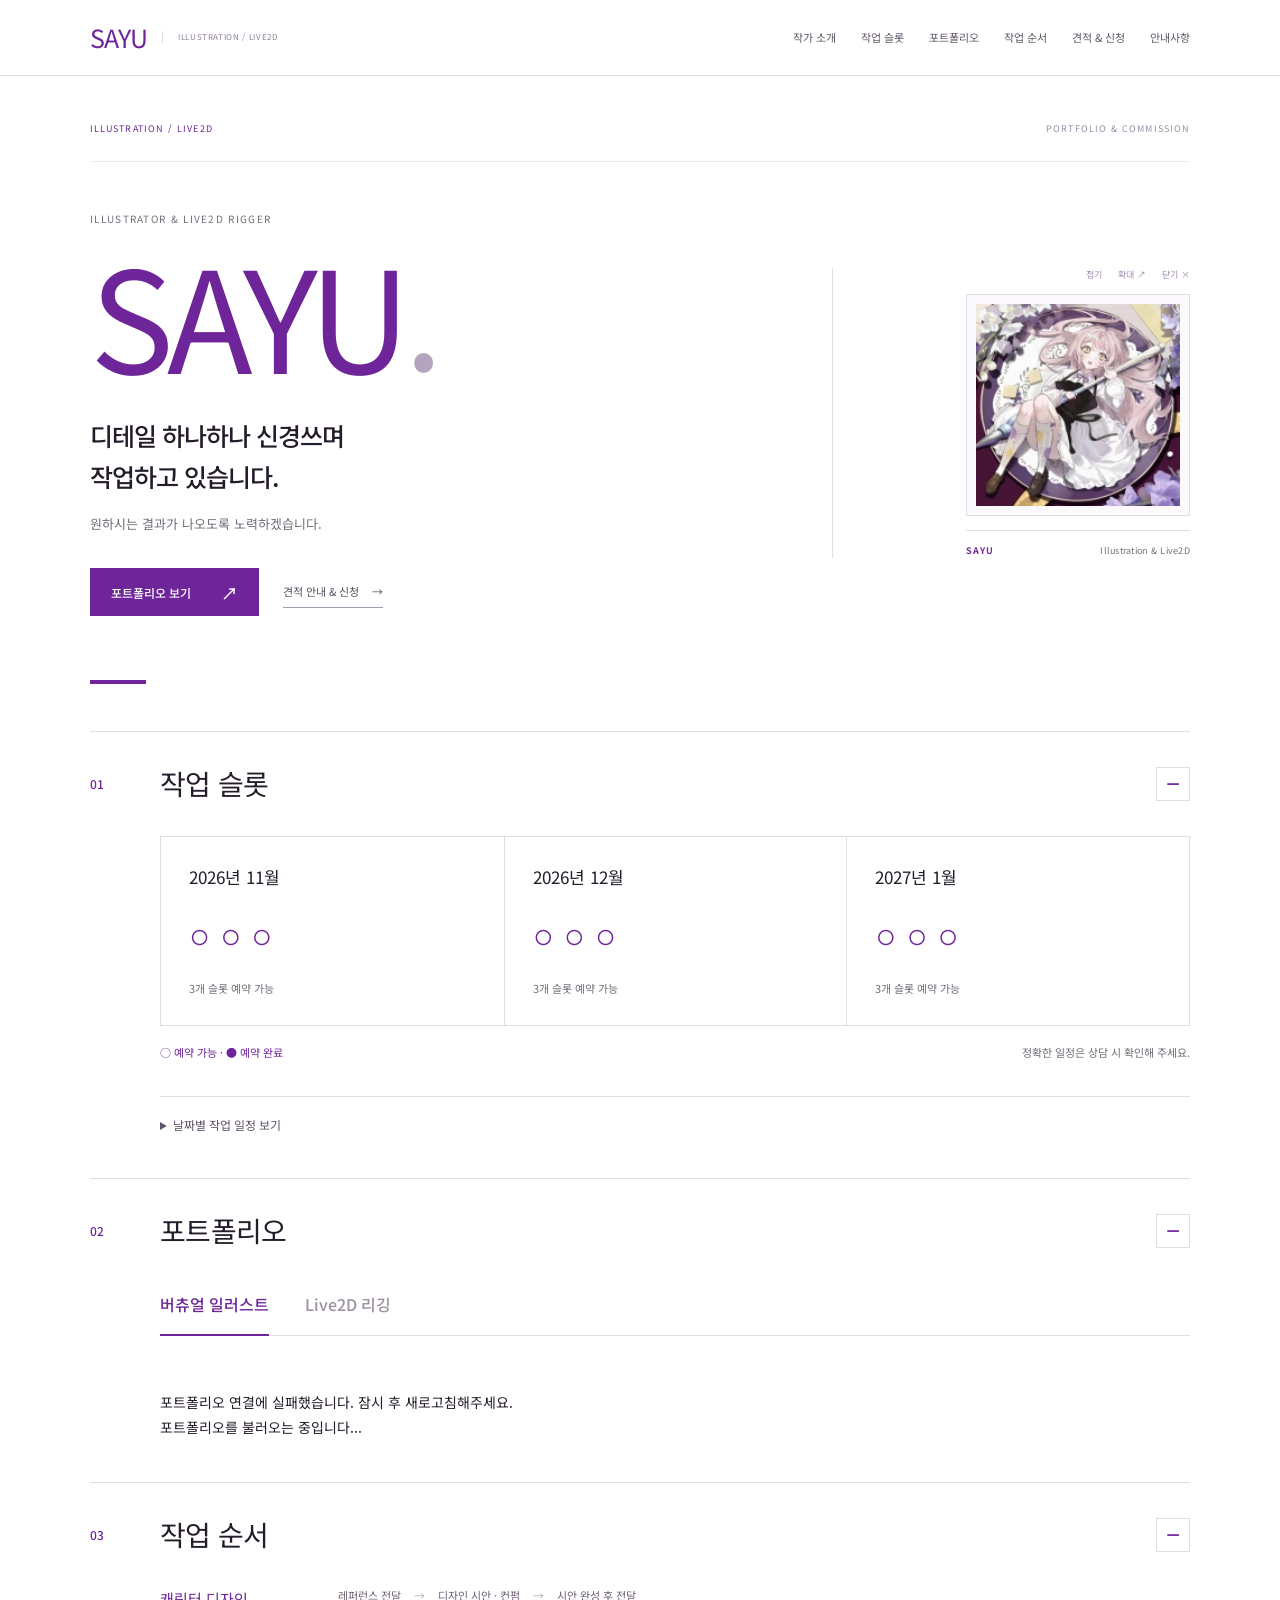
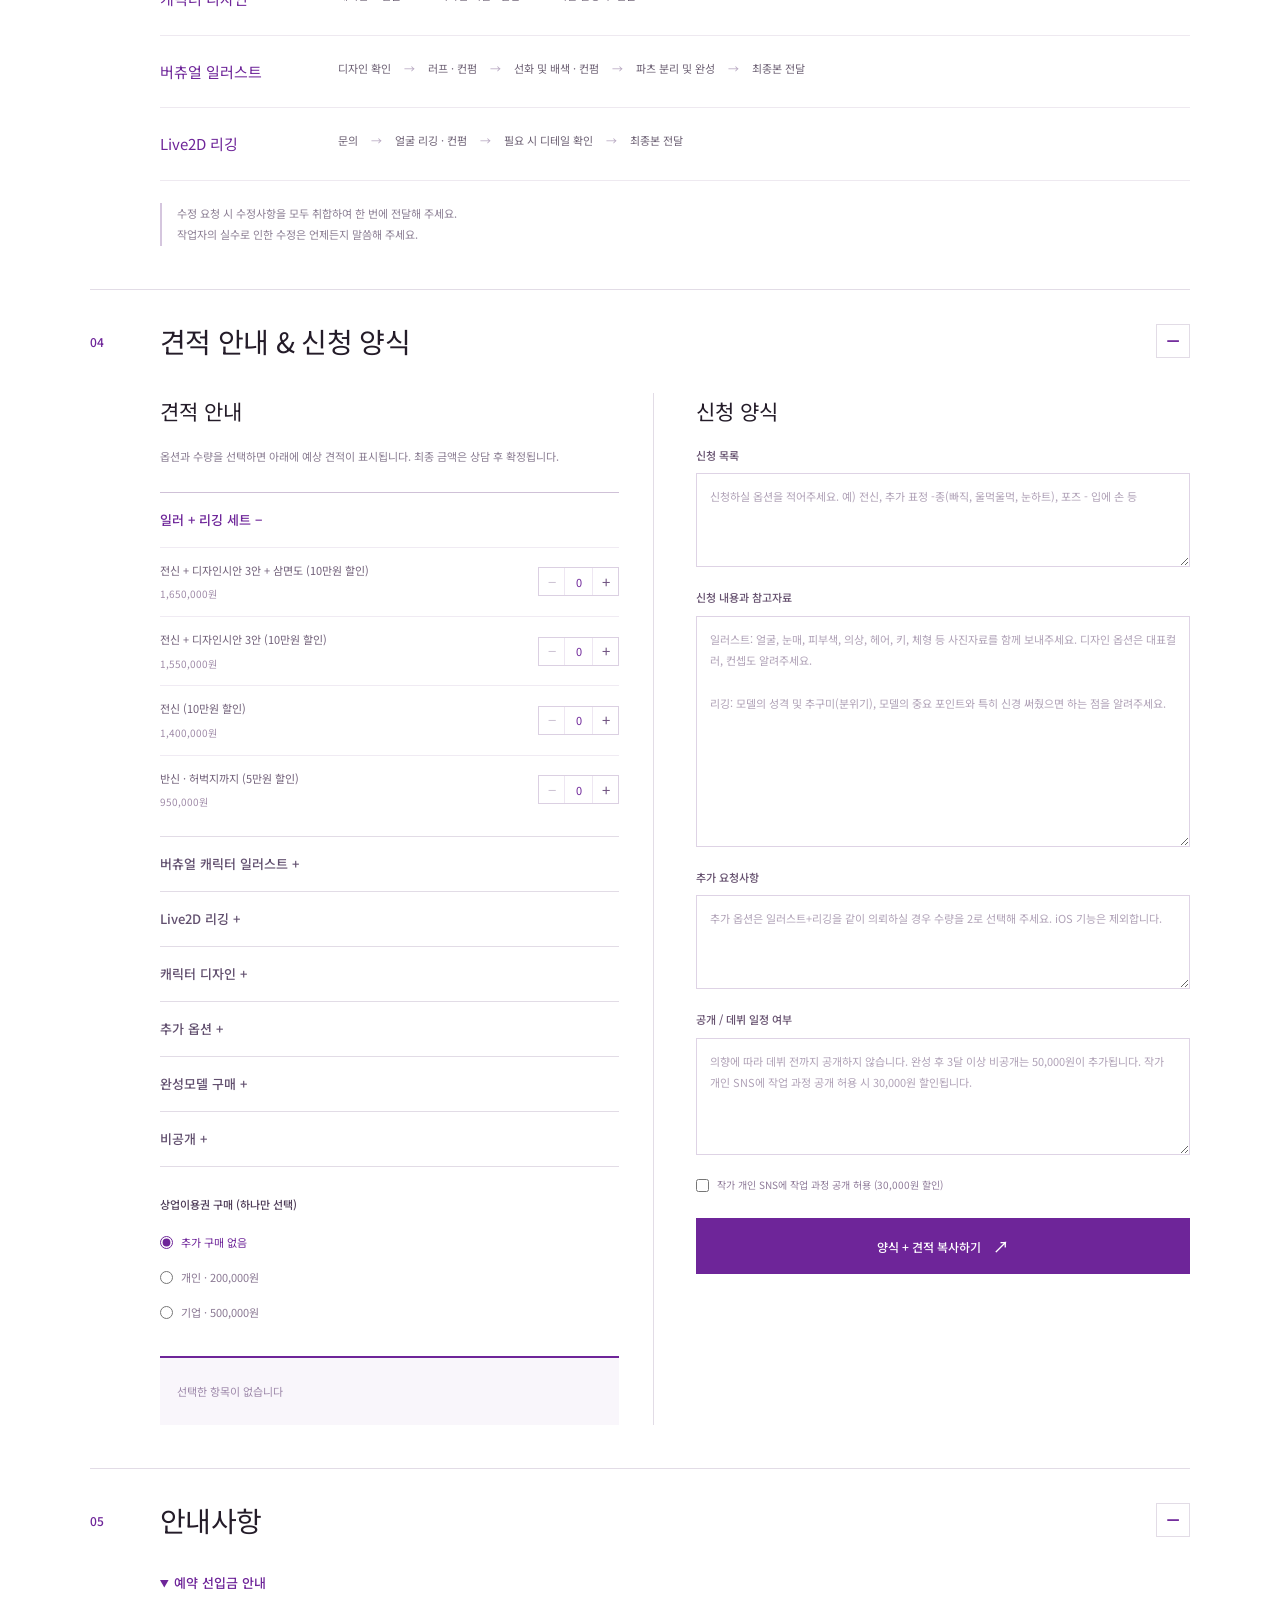
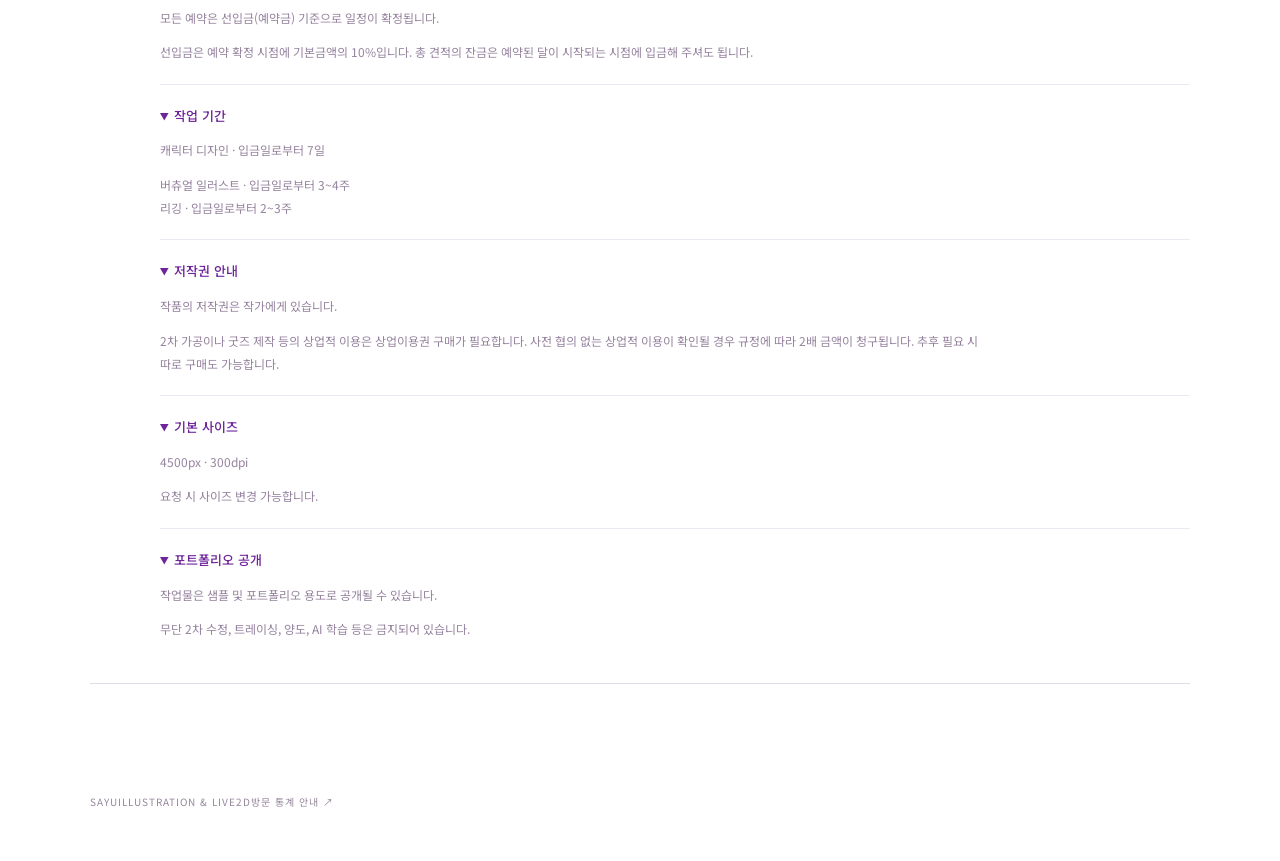
==== commit 9de70dfa: "Redesign SAYU with editorial white layout, Ria titles, and angular details" ====
--- a/index.html
+++ b/index.html
@@ -20,459 +20,32 @@
 </script>
 <title>SAYU | 버츄얼 일러스트 &amp; Live2D 리깅</title>
 <link href="https://fonts.googleapis.com/css2?family=Noto+Sans+KR:wght@400;500;700;900&display=swap" rel="stylesheet">
-<style>
-@font-face {
-  font-family: 'DnfBitbeatV2';
-  src: url('//cdn.df.nexon.com/img/common/font/DNFBitBitv2.otf') format('opentype');
-  font-weight: 400;
-  font-display: swap;
-}
-:root {
-  --main:#7c3aed; --main-light:#a855f7; --main-dark:#5b21b6;
-  --main-pale:#ede9fe; --main-pale2:#f5f3ff; --accent:#c084fc;
-  --accent2:#e879f9; --gold:#facc15; --text:#1e1b4b;
-  --text-sub:#6b7280; --border:#ddd6fe; --white:#fff; --bg:#faf9ff;
-  --nav-h:58px; --radius:14px; --radius-sm:8px;
-  --shadow:0 4px 24px rgba(124,58,237,.10);
-  --shadow-lg:0 8px 40px rgba(124,58,237,.18);
-  --tr:0.25s cubic-bezier(.4,0,.2,1);
-}
-*,*::before,*::after{margin:0;padding:0;box-sizing:border-box;}
-html{scroll-behavior:smooth;}
-body{font-family:'Noto Sans KR',sans-serif;background:var(--bg);color:var(--text);overflow-x:hidden;}
-a{color:inherit;text-decoration:none;}
-img{max-width:100%;display:block;}
-button{cursor:pointer;font-family:inherit;border:none;background:none;}
-ul,ol{list-style:none;}
-
-/* ===== 폰트 유틸 ===== */
-.font-bit{font-family:'DnfBitbeatV2',sans-serif !important;}
-
-/* ===== 레이아웃 ===== */
-.container{width:100%;max-width:1100px;margin:0 auto;padding:0 20px;}
-.section{padding:64px 0;}
-.section-bg{background:#fff;}
-.section-bg2{background:var(--main-pale2);}
-
-/* ===== 섹션 타이틀 ===== */
-.section-title{
-  font-family:'DnfBitbeatV2',sans-serif;
-  font-size:clamp(20px,4vw,30px);
-  text-align:center;
-  margin-bottom:40px;
-  position:relative;
-}
-.section-title span{
-  background:linear-gradient(135deg,var(--main),var(--accent2));
-  -webkit-background-clip:text;-webkit-text-fill-color:transparent;background-clip:text;
-}
-.section-title::after{
-  content:'';display:block;width:48px;height:4px;border-radius:2px;
-  background:linear-gradient(90deg,var(--main),var(--accent2));
-  margin:10px auto 0;
-}
-
-/* ===== TOPNAV ===== */
-.topnav{
-  position:fixed;top:var(--embed-nav-offset,0px);left:0;right:0;height:var(--nav-h);
-  background:rgba(255,255,255,.93);backdrop-filter:blur(12px);
-  -webkit-backdrop-filter:blur(12px);
-  border-bottom:1px solid var(--border);z-index:1000;
-  transition:box-shadow var(--tr);
-}
-.topnav.scrolled{box-shadow:var(--shadow);}
-.topnav-inner{display:flex;align-items:center;justify-content:space-between;height:100%;}
-.topnav-logo{
-  font-family:'DnfBitbeatV2',sans-serif;font-size:16px;
-  background:linear-gradient(135deg,var(--main),var(--accent2));
-  -webkit-background-clip:text;-webkit-text-fill-color:transparent;background-clip:text;
-  white-space:nowrap;
-}
-.topnav-menu{display:flex;align-items:center;gap:4px;}
-.topnav-menu a{
-  font-size:13px;font-weight:500;padding:7px 12px;border-radius:var(--radius-sm);
-  color:var(--text-sub);transition:background var(--tr),color var(--tr);white-space:nowrap;
-}
-.topnav-menu a:hover,.topnav-menu a.active{background:var(--main-pale);color:var(--main);}
-.nav-hamburger{display:none;flex-direction:column;gap:5px;padding:6px;border-radius:6px;transition:background var(--tr);}
-.nav-hamburger:hover{background:var(--main-pale);}
-.nav-hamburger span{display:block;width:22px;height:2px;background:var(--main);border-radius:2px;transition:transform .3s,opacity .3s;}
-.nav-hamburger.open span:nth-child(1){transform:translateY(7px) rotate(45deg);}
-.nav-hamburger.open span:nth-child(2){opacity:0;}
-.nav-hamburger.open span:nth-child(3){transform:translateY(-7px) rotate(-45deg);}
-.nav-mobile-menu{
-  display:none;position:fixed;top:calc(var(--nav-h) + var(--embed-nav-offset,0px));left:0;right:0;
-  background:rgba(255,255,255,.98);border-bottom:1px solid var(--border);
-  z-index:999;box-shadow:var(--shadow);padding:12px 20px 16px;flex-direction:column;gap:4px;
-}
-.nav-mobile-menu.open{display:flex;}
-.nav-mobile-menu a{font-size:15px;font-weight:500;padding:12px 16px;border-radius:var(--radius-sm);color:var(--text);transition:background var(--tr);}
-.nav-mobile-menu a:hover{background:var(--main-pale);color:var(--main);}
-
-/* ===== 메인 아코디언 (캘린더/공지/소개/포폴/신청) ===== */
-.main-accordion{display:flex;flex-direction:column;gap:16px;}
-.main-acc-item{border-radius:var(--radius);overflow:hidden;box-shadow:var(--shadow);border:1px solid var(--border);}
-.main-acc-header{
-  display:flex;align-items:center;justify-content:space-between;
-  padding:20px 28px;cursor:pointer;
-  background:linear-gradient(135deg,var(--main-dark),var(--main));
-  color:#fff;user-select:none;transition:filter var(--tr);
-}
-.main-acc-header:hover{filter:brightness(1.08);}
-.main-acc-header-left{display:flex;align-items:center;gap:14px;}
-.main-acc-icon{font-size:22px;}
-.main-acc-title{font-family:'DnfBitbeatV2',sans-serif;font-size:clamp(16px,3vw,22px);}
-.main-acc-arrow{font-size:14px;transition:transform .35s;opacity:.85;}
-.main-acc-header.open .main-acc-arrow{transform:rotate(180deg);}
-.main-acc-body{
-  background:#fff;
-  max-height:0;overflow:hidden;
-  transition:max-height .5s cubic-bezier(.4,0,.2,1),padding .4s;
-  padding:0 28px;
-}
-.main-acc-body.open{max-height:9999px;padding:28px 28px;}
-
-/* ===== HERO ===== */
-#hero{
-  padding-top:calc(var(--nav-h) + 48px);padding-bottom:64px;
-  background:linear-gradient(160deg,#f5f3ff 0%,#fdf4ff 60%,#fff 100%);
-  position:relative;overflow:hidden;
-}
-#hero::before{
-  content:'';position:absolute;top:-80px;right:-80px;width:400px;height:400px;
-  background:radial-gradient(circle,rgba(168,85,247,.15) 0%,transparent 70%);pointer-events:none;
-}
-.hero-inner{display:grid;grid-template-columns:1fr 1fr;gap:48px;align-items:center;}
-.hero-eyebrow{
-  display:inline-flex;align-items:center;gap:6px;
-  font-size:13px;font-weight:700;color:var(--main);margin-bottom:16px;letter-spacing:.04em;
-}
-.hero-eyebrow::before{content:'✦';}
-.hero-name{
-  font-family:'DnfBitbeatV2',sans-serif;
-  font-size:clamp(28px,5vw,48px);
-  line-height:1.2;margin-bottom:8px;
-}
-.hero-name em{
-  font-style:normal;
-  background:linear-gradient(135deg,var(--main),var(--accent2));
-  -webkit-background-clip:text;-webkit-text-fill-color:transparent;background-clip:text;
-}
-.hero-tagline{font-size:clamp(14px,2.2vw,18px);font-weight:700;color:var(--main-dark);margin-bottom:20px;}
-.hero-desc{font-size:15px;line-height:1.8;color:var(--text-sub);margin-bottom:28px;}
-.hero-stats{display:flex;gap:24px;margin-bottom:32px;}
-.hero-stat strong{
-  display:block;font-size:26px;font-weight:900;
-  background:linear-gradient(135deg,var(--main),var(--accent2));
-  -webkit-background-clip:text;-webkit-text-fill-color:transparent;background-clip:text;
-}
-.hero-stat small{font-size:12px;color:var(--text-sub);font-weight:500;}
-.hero-cta{
-  display:inline-flex;align-items:center;gap:8px;
-  background:linear-gradient(135deg,var(--main),var(--main-light));
-  color:#fff;font-size:15px;font-weight:700;padding:14px 28px;border-radius:999px;
-  box-shadow:0 4px 20px rgba(124,58,237,.35);
-  transition:transform var(--tr),box-shadow var(--tr);
-}
-.hero-cta:hover{transform:translateY(-2px);box-shadow:0 8px 28px rgba(124,58,237,.45);}
-.hero-cta::after{content:'→';}
-.hero-visual{}
-.hero-card{background:#fff;border-radius:var(--radius);padding:28px;box-shadow:var(--shadow-lg);border:1px solid var(--border);}
-.hero-card-top{display:flex;align-items:center;gap:16px;margin-bottom:20px;}
-.hero-avatar{
-  width:64px;height:64px;border-radius:50%;
-  background:linear-gradient(135deg,var(--main),var(--accent2));
-  display:flex;align-items:center;justify-content:center;
-  font-size:26px;font-weight:900;color:#fff;flex-shrink:0;
-}
-.hero-card-info h3{font-size:18px;font-weight:900;}
-.hero-card-info p{font-size:13px;color:var(--text-sub);margin-top:2px;}
-.hero-card-stars{display:flex;gap:3px;margin-top:6px;}
-.hero-card-stars span{font-size:18px;color:var(--gold);}
-.hero-review-quote{
-  font-size:14px;line-height:1.75;color:var(--text-sub);
-  background:var(--main-pale2);border-left:3px solid var(--main);
-  border-radius:0 var(--radius-sm) var(--radius-sm) 0;
-  padding:14px 16px;margin-bottom:16px;
-}
-.hero-review-author{font-size:12px;color:var(--text-sub);text-align:right;}
-.hero-review-author strong{color:var(--main);font-weight:700;}
-
-/* ===== 캘린더 ===== */
-.calendar-top{display:flex;align-items:center;justify-content:space-between;margin-bottom:20px;flex-wrap:wrap;gap:12px;}
-.calendar-nav{display:flex;align-items:center;gap:12px;}
-.calendar-nav button{
-  width:34px;height:34px;border-radius:50%;
-  background:var(--main-pale);color:var(--main);font-size:16px;
-  display:flex;align-items:center;justify-content:center;transition:background var(--tr);
-}
-.calendar-nav button:hover{background:var(--main);color:#fff;}
-.calendar-month{font-size:18px;font-weight:900;color:var(--main-dark);}
-.calendar-legend{display:flex;gap:14px;flex-wrap:wrap;}
-.calendar-legend-item{display:flex;align-items:center;gap:6px;font-size:12px;font-weight:500;color:var(--text-sub);}
-.legend-dot{width:10px;height:10px;border-radius:50%;}
-.legend-available{background:#22c55e;} .legend-holiday{background:#f87171;}
-.legend-deadline{background:#f59e0b;} .legend-today{background:var(--main);}
-.calendar-grid{background:#fff;border-radius:var(--radius);border:1px solid var(--border);overflow:hidden;box-shadow:var(--shadow);}
-.calendar-weekdays{display:grid;grid-template-columns:repeat(7,1fr);background:var(--main);}
-.calendar-weekdays div{text-align:center;padding:10px 4px;font-size:13px;font-weight:700;color:#fff;}
-.calendar-weekdays div:first-child{color:#fca5a5;}
-.calendar-weekdays div:last-child{color:#bfdbfe;}
-.calendar-days{display:grid;grid-template-columns:repeat(7,1fr);}
-.cal-day{min-height:68px;padding:7px 8px;border-right:1px solid var(--border);border-bottom:1px solid var(--border);position:relative;font-size:14px;font-weight:500;transition:background var(--tr);}
-.cal-day:hover{background:var(--main-pale2);}
-.cal-day.other-month{color:#d1d5db;background:#fafafa;}
-.cal-day.today{background:var(--main-pale);}
-.cal-day.today .day-num{background:var(--main);color:#fff;border-radius:50%;font-weight:900;}
-.cal-day.sunday .day-num{color:#ef4444;}
-.cal-day.saturday .day-num{color:#3b82f6;}
-.day-num{font-size:13px;margin-bottom:3px;width:24px;height:24px;display:flex;align-items:center;justify-content:center;}
-.cal-badge{font-size:9px;font-weight:700;padding:2px 5px;border-radius:4px;display:inline-block;margin-top:1px;line-height:1.4;}
-.cal-badge.available{background:#dcfce7;color:#166534;}
-.cal-badge.holiday{background:#fee2e2;color:#991b1b;}
-.cal-badge.deadline{background:#fef3c7;color:#92400e;}
-
-/* ===== 공지사항 ===== */
-.notice-process{display:flex;align-items:stretch;gap:0;margin-bottom:36px;overflow-x:auto;padding-bottom:4px;}
-.notice-step{flex:1;min-width:140px;background:#fff;border:1px solid var(--border);border-radius:var(--radius);padding:18px 14px;text-align:center;position:relative;}
-.notice-step:not(:last-child)::after{content:'▶';position:absolute;right:-12px;top:50%;transform:translateY(-50%);color:var(--main);font-size:11px;z-index:1;}
-.step-circle{width:50px;height:50px;border-radius:50%;background:linear-gradient(135deg,var(--main),var(--accent2));color:#fff;font-size:12px;font-weight:700;display:flex;align-items:center;justify-content:center;margin:0 auto 10px;line-height:1.3;text-align:center;}
-.notice-step h4{font-size:12px;font-weight:700;margin-bottom:3px;}
-.notice-step p{font-size:11px;color:var(--text-sub);}
-.notice-alert{display:flex;align-items:center;gap:12px;background:linear-gradient(135deg,var(--main),var(--main-light));border-radius:var(--radius);padding:16px 22px;color:#fff;margin-bottom:32px;font-size:14px;font-weight:700;}
-.notice-alert .alert-icon{font-size:22px;}
-.notice-alert small{font-size:11px;font-weight:400;display:block;margin-top:2px;opacity:.85;}
-.notice-categories{display:flex;flex-direction:column;gap:10px;}
-.notice-cat-header{
-  display:flex;align-items:center;justify-content:space-between;
-  background:#fff;border:1px solid var(--border);border-radius:var(--radius);
-  padding:14px 18px;cursor:pointer;transition:background var(--tr),border-color var(--tr);user-select:none;
-}
-.notice-cat-header:hover{background:var(--main-pale2);border-color:var(--main);}
-.notice-cat-header.open{border-color:var(--main);border-radius:var(--radius) var(--radius) 0 0;background:var(--main-pale);}
-.notice-cat-header-left{display:flex;align-items:center;gap:10px;}
-.notice-cat-icon{width:34px;height:34px;border-radius:var(--radius-sm);background:linear-gradient(135deg,var(--main),var(--accent2));color:#fff;font-size:15px;display:flex;align-items:center;justify-content:center;}
-.notice-cat-title{font-size:14px;font-weight:700;}
-.notice-cat-sub{font-size:11px;color:var(--text-sub);margin-top:1px;}
-.notice-cat-arrow{font-size:13px;color:var(--main);transition:transform .3s;}
-.notice-cat-header.open .notice-cat-arrow{transform:rotate(180deg);}
-.notice-cat-body{display:none;background:#fff;border:1px solid var(--main);border-top:none;border-radius:0 0 var(--radius) var(--radius);padding:18px 22px;}
-.notice-cat-body.open{display:block;}
-.notice-table{width:100%;border-collapse:collapse;font-size:13px;}
-.notice-table th{background:var(--main-pale);color:var(--main-dark);font-weight:700;padding:9px 11px;text-align:left;border-bottom:2px solid var(--border);}
-.notice-table td{padding:9px 11px;border-bottom:1px solid var(--border);vertical-align:top;line-height:1.65;}
-.notice-table tr:last-child td{border-bottom:none;}
-.notice-table tr:hover td{background:var(--main-pale2);}
-.notice-keyword{font-weight:700;color:var(--main);white-space:nowrap;font-size:11px;background:var(--main-pale);padding:2px 7px;border-radius:4px;}
-.notice-highlight{color:var(--main);font-weight:700;}
-.notice-warn{color:#dc2626;font-weight:700;}
-.usage-table-wrap{overflow-x:auto;margin-top:14px;}
-.usage-table{width:100%;border-collapse:collapse;min-width:560px;font-size:13px;}
-.usage-table th{background:linear-gradient(135deg,var(--main),var(--main-light));color:#fff;font-weight:700;padding:10px;text-align:center;}
-.usage-table th:first-child{text-align:left;padding-left:14px;}
-.usage-table td{padding:9px 10px;text-align:center;border-bottom:1px solid var(--border);}
-.usage-table td:first-child{text-align:left;font-weight:700;padding-left:14px;}
-.usage-table tr:nth-child(even) td{background:#faf9ff;}
-.usage-table tr:hover td{background:var(--main-pale2);}
-.u-o{color:#22c55e;font-size:17px;font-weight:900;} .u-x{color:#f87171;font-size:17px;font-weight:900;}
-
-/* ===== 작가 소개 ===== */
-.about-hero-banner{
-  background:linear-gradient(135deg,var(--main-dark) 0%,var(--main) 50%,var(--accent2) 100%);
-  border-radius:var(--radius);padding:32px 36px;color:#fff;text-align:center;margin-bottom:32px;
-  position:relative;overflow:hidden;
-}
-.about-count{font-size:clamp(32px,7vw,54px);font-weight:900;letter-spacing:-1px;margin-bottom:8px;}
-.about-count span{color:var(--gold);}
-.about-subtitle{font-size:clamp(14px,2.2vw,18px);font-weight:700;margin-bottom:14px;}
-.about-intro{font-size:15px;line-height:1.9;max-width:580px;margin:0 auto;opacity:.92;}
-.about-intro strong{color:var(--gold);}
-.about-motto{display:flex;align-items:center;justify-content:center;background:var(--main-pale);border-radius:var(--radius);padding:16px 22px;font-size:16px;font-weight:900;color:var(--main-dark);margin-bottom:32px;gap:8px;}
-.about-motto::before{content:'💬';}
-.about-reviews-title{font-size:17px;font-weight:700;margin-bottom:18px;display:flex;align-items:center;gap:8px;}
-.about-reviews-title::before{content:'⭐';}
-.review-grid{display:grid;grid-template-columns:repeat(3,1fr);gap:12px;}
-.review-card{background:#fff;border:1px solid var(--border);border-radius:var(--radius);padding:14px;font-size:13px;transition:box-shadow var(--tr),transform var(--tr);}
-.review-card:hover{box-shadow:var(--shadow);transform:translateY(-2px);}
-.review-card-top{font-size:10px;font-weight:700;color:var(--main);background:var(--main-pale);padding:3px 9px;border-radius:4px;margin-bottom:9px;display:inline-block;}
-.review-card-text{color:var(--text-sub);line-height:1.7;margin-bottom:10px;}
-.review-card-footer{display:flex;justify-content:space-between;font-size:11px;color:#9ca3af;border-top:1px solid var(--border);padding-top:7px;}
-.review-card-footer strong{color:var(--text);font-weight:600;}
-
-/* ===== 포트폴리오 ===== */
-.portfolio-cat-tabs{display:flex;gap:10px;justify-content:center;margin-bottom:28px;flex-wrap:wrap;}
-.pf-tab-btn{padding:10px 24px;border-radius:999px;font-size:14px;font-weight:700;border:2px solid var(--border);color:var(--text-sub);background:#fff;transition:all var(--tr);}
-.pf-tab-btn.active{background:linear-gradient(135deg,var(--main),var(--main-light));color:#fff;border-color:transparent;box-shadow:0 4px 16px rgba(124,58,237,.3);}
-.pf-tab-btn:hover:not(.active){border-color:var(--main);color:var(--main);}
-.portfolio-panel{display:none;}
-.portfolio-panel.active{display:block;}
-.pf-type-tabs{display:flex;gap:10px;justify-content:center;margin-bottom:22px;flex-wrap:wrap;}
-.pf-type-btn{padding:8px 20px;border-radius:var(--radius-sm);font-size:13px;font-weight:700;background:var(--main-pale);color:var(--main);border:2px solid transparent;transition:all .25s;}
-.pf-type-btn.active{background:var(--main);color:#fff;transform:translateY(-2px);box-shadow:0 4px 12px rgba(124,58,237,.3);}
-.pf-type-section{display:none;}
-.pf-type-section.active{display:block;}
-
-/* 슬라이더 */
-.slider-root{max-width:960px;margin:0 auto;background:#fff;border-radius:var(--radius);padding:18px;box-shadow:var(--shadow);border:1px solid var(--border);}
-.slider-stage{position:relative;width:100%;background:#111;border-radius:var(--radius-sm);overflow:hidden;display:flex;align-items:center;justify-content:center;}
-.slider-slide{position:absolute;inset:0;display:flex;align-items:center;justify-content:center;transition:transform 420ms cubic-bezier(.2,.9,.3,1),opacity 300ms;transform:translateX(6%);opacity:0;pointer-events:none;}
-.slider-slide.active{transform:translateX(0);opacity:1;pointer-events:auto;}
-.slider-slide iframe{border:0;border-radius:6px;background:#000;}
-.slider-btn{position:absolute;top:50%;transform:translateY(-50%);width:40px;height:40px;border-radius:50%;background:var(--main);color:#fff;box-shadow:0 4px 16px rgba(0,0,0,.15);display:flex;align-items:center;justify-content:center;font-size:15px;transition:background var(--tr);z-index:5;}
-.slider-btn:hover{background:var(--main-dark);color:#fff;}
-.slider-btn.prev{left:10px;} .slider-btn.next{right:10px;}
-.slider-dots{display:flex;align-items:center;gap:6px;justify-content:center;margin-top:12px;width:100%;}
-.slider-dot-window{display:flex;align-items:center;justify-content:center;gap:clamp(3px,1vw,8px);min-width:0;}
-.slider-more{min-width:28px;flex-shrink:0;text-align:center;color:var(--main);font-size:10px;font-weight:500;white-space:nowrap;}
-.slider-dot{flex-shrink:0;}
-@media(max-width:480px){.slider-dot{width:8px!important;height:8px!important;}}
-.slider-dot{width:10px;height:10px;border-radius:50%;background:var(--border);transition:all .25s;}
-.slider-dot.active{background:var(--main);transform:scale(1.2);}
-.slider-thumbs-wrap{margin-top:14px;overflow-x:auto;padding-bottom:8px;}
-.slider-thumbs{display:flex;gap:10px;width:max-content;min-width:100%;}
-.slider-thumb-btn{flex:0 0 auto;border-radius:var(--radius-sm);border:3px solid transparent;overflow:hidden;background:#fff;box-shadow:0 2px 8px rgba(0,0,0,.08);transition:border-color .25s,transform .25s;padding:0;}
-.slider-thumb-btn.active{border-color:var(--main);transform:translateY(-3px);}
-.slider-thumb-btn img{display:block;object-fit:cover;}
-.slider-thumbs-wrap::-webkit-scrollbar{height:6px;}
-.slider-thumbs-wrap::-webkit-scrollbar-track{background:#f0ecff;border-radius:3px;}
-.slider-thumbs-wrap::-webkit-scrollbar-thumb{background:var(--main);border-radius:3px;}
-
-/* 이미지 슬라이더 */
-.img-slider-root{max-width:960px;margin:0 auto;background:#fff;border-radius:var(--radius);padding:18px;box-shadow:var(--shadow);border:1px solid var(--border);}
-.img-stage{position:relative;width:100%;background:#f3f4f6;border-radius:var(--radius-sm);overflow:hidden;display:flex;align-items:center;justify-content:center;cursor:pointer;}
-.img-slide{position:absolute;inset:0;display:flex;align-items:center;justify-content:center;transition:transform 420ms cubic-bezier(.2,.9,.3,1),opacity 300ms;transform:translateX(6%);opacity:0;pointer-events:none;}
-.img-slide.active{transform:translateX(0);opacity:1;pointer-events:auto;}
-.img-slide img{width:100%;height:100%;object-fit:contain;display:block;}
-.lightbox{display:none;position:fixed;inset:0;background:rgba(0,0,0,.92);z-index:2000;align-items:center;justify-content:center;}
-.lightbox.open{display:flex;}
-.lightbox-img{max-width:90vw;max-height:90vh;border-radius:var(--radius-sm);object-fit:contain;}
-.lightbox-close{position:absolute;top:20px;right:24px;color:#fff;font-size:32px;line-height:1;cursor:pointer;opacity:.8;transition:opacity .2s;}
-.lightbox-close:hover{opacity:1;}
-
-/* ===== 견적+신청 통합 ===== */
-.request-wrap{display:flex;flex-direction:column;gap:28px;}
-
-/* 견적 파트 */
-.estimate-card{background:var(--main-pale2);border:1px solid var(--border);border-radius:var(--radius);padding:24px;}
-.estimate-card h3{font-size:16px;font-weight:700;margin-bottom:18px;display:flex;align-items:center;gap:8px;color:var(--main-dark);}
-
-/* 견적 작업유형 카테고리 */
-.est-cat-list{display:flex;flex-direction:column;gap:8px;margin-bottom:20px;}
-.est-cat-header{
-  display:flex;align-items:center;justify-content:space-between;
-  background:#fff;border:1.5px solid var(--border);border-radius:var(--radius-sm);
-  padding:11px 14px;cursor:pointer;transition:border-color var(--tr),background var(--tr);user-select:none;
-}
-.est-cat-header:hover{border-color:var(--main);}
-.est-cat-header.open{border-color:var(--main);border-radius:var(--radius-sm) var(--radius-sm) 0 0;background:var(--main-pale);}
-.est-cat-header-left{display:flex;align-items:center;gap:8px;}
-.est-cat-emoji{font-size:16px;}
-.est-cat-name{font-size:14px;font-weight:700;}
-.est-cat-arrow{font-size:12px;color:var(--main);transition:transform .3s;}
-.est-cat-header.open .est-cat-arrow{transform:rotate(180deg);}
-.est-cat-body{display:none;background:#fff;border:1.5px solid var(--main);border-top:none;border-radius:0 0 var(--radius-sm) var(--radius-sm);padding:10px 12px;}
-.est-cat-body.open{display:block;}
-.est-item-row{
-  display:flex;align-items:center;justify-content:space-between;
-  padding:8px 10px;border-radius:6px;cursor:pointer;
-  transition:background var(--tr);
-}
-.est-item-row:hover{background:var(--main-pale2);}
-.est-item-row.checked{background:var(--main-pale);}
-.est-item-left{display:flex;align-items:center;gap:8px;}
-.est-item-left input[type=checkbox]{width:15px;height:15px;accent-color:var(--main);cursor:pointer;}
-.est-item-name{font-size:13px;font-weight:500;}
-.est-item-price{font-size:12px;font-weight:700;color:var(--main);white-space:nowrap;}
-
-/* 사용범위 */
-.usage-select-group{display:flex;gap:8px;flex-wrap:wrap;margin-bottom:20px;}
-.usage-radio-label{
-  display:flex;align-items:center;gap:6px;
-  background:#fff;border:1.5px solid var(--border);border-radius:var(--radius-sm);
-  padding:9px 14px;cursor:pointer;font-size:13px;font-weight:600;
-  transition:border-color var(--tr),background var(--tr);
-}
-.usage-radio-label:has(input:checked){background:var(--main-pale);border-color:var(--main);color:var(--main);}
-.usage-radio-label input[type=radio]{accent-color:var(--main);width:14px;height:14px;}
-.usage-mult{font-size:11px;color:var(--text-sub);margin-left:2px;}
-
-/* 영수증 */
-.receipt-box{
-  background:#fff;border:1.5px dashed var(--main);border-radius:var(--radius-sm);
-  padding:14px 16px;margin-bottom:16px;min-height:60px;
-}
-.receipt-box .receipt-title{font-size:11px;font-weight:700;color:var(--text-sub);margin-bottom:8px;letter-spacing:.04em;text-transform:uppercase;}
-.receipt-empty{font-size:13px;color:#c4b5fd;text-align:center;padding:8px 0;}
-.receipt-item{display:flex;justify-content:space-between;font-size:13px;padding:3px 0;border-bottom:1px dashed var(--border);}
-.receipt-item:last-of-type{border-bottom:none;}
-.receipt-item-name{color:var(--text);}
-.receipt-item-price{color:var(--main);font-weight:700;}
-.receipt-usage-row{font-size:12px;color:var(--text-sub);padding:4px 0;font-style:italic;}
-.receipt-total{display:flex;justify-content:space-between;font-size:15px;font-weight:900;padding-top:8px;border-top:2px solid var(--main);margin-top:4px;}
-.receipt-total-label{color:var(--main-dark);}
-.receipt-total-price{
-  background:linear-gradient(135deg,var(--main),var(--accent2));
-  -webkit-background-clip:text;-webkit-text-fill-color:transparent;background-clip:text;
-}
-
-/* 신청 양식 파트 */
-.form-card{background:#fff;border:1px solid var(--border);border-radius:var(--radius);padding:24px;}
-.form-card h3{font-size:16px;font-weight:700;margin-bottom:18px;display:flex;align-items:center;gap:8px;color:var(--main-dark);}
-.form-field{margin-bottom:13px;}
-.form-field label{display:block;font-size:12px;font-weight:600;color:var(--text-sub);margin-bottom:4px;}
-.form-field textarea,.form-field input[type=text]{
-  width:100%;border:1.5px solid var(--border);border-radius:var(--radius-sm);
-  padding:10px 13px;font-family:inherit;font-size:14px;line-height:1.6;
-  resize:vertical;color:var(--text);transition:border-color var(--tr);background:#faf9ff;
-}
-.form-field textarea:focus,.form-field input[type=text]:focus{outline:none;border-color:var(--main);background:#fff;}
-.form-copy-btn{
-  width:100%;display:flex;align-items:center;justify-content:center;gap:8px;
-  background:linear-gradient(135deg,var(--main),var(--main-light));
-  color:#fff;font-size:15px;font-weight:700;padding:14px;border-radius:var(--radius-sm);
-  box-shadow:0 4px 16px rgba(124,58,237,.3);
-  transition:transform var(--tr),box-shadow var(--tr);
-}
-.form-copy-btn:hover{transform:translateY(-1px);box-shadow:0 6px 24px rgba(124,58,237,.4);}
-.copy-toast{display:none;align-items:center;gap:8px;margin-top:10px;background:#dcfce7;border:1px solid #86efac;border-radius:var(--radius-sm);padding:10px 14px;font-size:13px;font-weight:600;color:#166534;}
-.copy-toast.show{display:flex;}
-
-/* ===== fade-in ===== */
-.fade-in{opacity:0;transform:translateY(20px);transition:opacity .6s ease,transform .6s ease;}
-.fade-in.visible{opacity:1;transform:translateY(0);}
-
-/* ===== 반응형 ===== */
-@media(max-width:900px){
-  .review-grid{grid-template-columns:repeat(2,1fr);}
-}
-@media(max-width:700px){
-  .hero-inner{grid-template-columns:1fr;}
-  .hero-visual{display:none;}
-  .topnav-menu{display:none;}
-  .nav-hamburger{display:flex;}
-  .notice-process{flex-direction:column;}
-  .notice-step:not(:last-child)::after{content:'▼';right:50%;bottom:-12px;top:auto;transform:translateX(50%);}
-  .section{padding:44px 0;}
-  .review-grid{grid-template-columns:1fr;}
-  .usage-table{min-width:480px;}
-  .main-acc-body.open{padding:16px 16px;}
-  .main-acc-header{padding:16px 18px;}
-}
-@media(max-width:500px){
-  .pf-tab-btn{padding:8px 14px;font-size:12px;}
-  .about-hero-banner{padding:22px 16px;}
-  .usage-select-group{flex-direction:column;}
-}
-</style>
+
 <link rel="stylesheet" href="./design.css">
 <script src="./design-config.js"></script>
 </head>
 <body>
-<nav class="topnav" id="topnav"><div class="container topnav-inner"><a class="topnav-logo" href="#section-about">✦ SAYU</a><div class="topnav-menu" id="topnavMenu"><a href="#section-about">작가 소개</a><a href="#section-calendar">작업 슬롯</a><a href="#section-portfolio">포트폴리오</a><a href="#section-process">작업 순서</a><a href="#section-request">견적 & 신청</a><a href="#section-notice">안내사항</a></div><button class="nav-hamburger" id="hamburger" aria-label="메뉴" aria-expanded="false"><span></span><span></span><span></span></button></div></nav><div class="nav-mobile-menu" id="mobileMenu"><a href="#section-about" class="mob-link">작가 소개</a><a href="#section-calendar" class="mob-link">작업 슬롯</a><a href="#section-portfolio" class="mob-link">포트폴리오</a><a href="#section-process" class="mob-link">작업 순서</a><a href="#section-request" class="mob-link">견적 & 신청</a><a href="#section-notice" class="mob-link">안내사항</a></div>
-<section id="hero"><div class="container" id="section-about"><div class="hero-inner"><div class="fade-in"><div class="hero-eyebrow">ILLUSTRATOR &amp; LIVE2D RIGGER</div><h1 class="hero-name"><em>SAYU</em></h1><p class="hero-tagline">디테일 하나하나 신경쓰며 작업하고 있습니다.</p><p class="hero-desc">원하시는 결과가 나오도록 노력하겠습니다.</p><a href="#section-portfolio" class="hero-cta">포트폴리오 바로가기</a></div><div class="hero-visual fade-in"><article class="profile-sheet" aria-label="사유 프로필 창"><div class="profile-titlebar"><span>sayu.studio</span><div class="profile-controls"><button type="button" data-window="minimize" aria-label="프로필 접기" aria-expanded="true" aria-controls="profileContent">−</button><button type="button" data-window="maximize" aria-label="프로필 크게 보기" aria-pressed="false">□</button><button type="button" data-window="close" aria-label="프로필 닫기">×</button></div></div><div class="profile-content" id="profileContent"><div class="profile-address">✦ portfolio / illustration &amp; live2d</div><div class="profile-photo" aria-label="SAYU"><span class="profile-monogram" aria-hidden="true">S</span><span class="sayu-profile-star" aria-hidden="true">✦</span></div><div class="profile-signature"><span class="profile-label">ILLUSTRATOR &amp; LIVE2D RIGGER</span><h2 class="profile-name">SAYU</h2><p class="profile-motto">디테일을 담아, 당신의 캐릭터를.</p></div></div></article><button type="button" class="profile-reopen" hidden>✦ 프로필 다시 열기</button><span class="orbit-star one" aria-hidden="true">✦</span><span class="orbit-star two" aria-hidden="true">✧</span><span class="orbit-star three" aria-hidden="true">✦</span></div></div></div></section>
-<div class="container sayu-content"><div class="main-accordion"><section class="main-acc-item" id="section-calendar"><div class="main-acc-header open" data-acc="calendar"><div class="main-acc-header-left"><span class="main-acc-icon">✦</span><span class="main-acc-title">작업 슬롯</span></div><span class="main-acc-arrow">−</span></div><div class="main-acc-body open" id="acc-body-calendar"><div id="sayuSlots" class="sayu-slots" aria-live="polite"></div><p class="sayu-slot-legend">○ 예약 가능 · ● 예약 완료 <span>정확한 일정은 상담 시 확인해 주세요.</span></p><details class="sayu-calendar-detail"><summary>날짜별 작업 일정 보기</summary><div class="calendar-top"><div class="calendar-nav"><button id="calPrev" aria-label="이전 달">❮</button><div class="calendar-month" id="calMonthLabel"></div><button id="calNext" aria-label="다음 달">❯</button></div><div class="calendar-legend"><span>작업가능</span><span>마감임박</span><span>휴일</span></div></div><div class="calendar-grid"><div class="calendar-weekdays"><div>일</div><div>월</div><div>화</div><div>수</div><div>목</div><div>금</div><div>토</div></div><div class="calendar-days" id="calDays"></div></div></details></div></section><section class="main-acc-item" id="section-portfolio"><div class="main-acc-header open" data-acc="portfolio"><div class="main-acc-header-left"><span class="main-acc-icon">✦</span><span class="main-acc-title">포트폴리오</span></div><span class="main-acc-arrow">−</span></div><div class="main-acc-body open" id="acc-body-portfolio"><div class="portfolio-cat-tabs fade-in"><button class="pf-tab-btn active" data-pftab="image">버츄얼 일러스트</button><button class="pf-tab-btn" data-pftab="video">Live2D 리깅</button></div><div class="portfolio-panel active" id="pf-image"><div class="pf-type-tabs" id="imageTypeTabs"></div><div id="imageTypeSections"></div></div><div class="portfolio-panel" id="pf-video"><div class="pf-type-tabs" id="videoTypeTabs"></div><div id="videoTypeSections"></div></div></div></section><section class="main-acc-item" id="section-process"><div class="main-acc-header open" data-acc="process"><div class="main-acc-header-left"><span class="main-acc-icon">✦</span><span class="main-acc-title">작업 순서</span></div><span class="main-acc-arrow">−</span></div><div class="main-acc-body open" id="acc-body-process"><article class="sayu-process"><h3>캐릭터 디자인</h3><ol><li>레퍼런스 전달</li><li>디자인 시안 · 컨펌</li><li>시안 완성 후 전달</li></ol></article><article class="sayu-process"><h3>버츄얼 일러스트</h3><ol><li>디자인 확인</li><li>러프 · 컨펌</li><li>선화 및 배색 · 컨펌</li><li>파츠 분리 및 완성</li><li>최종본 전달</li></ol></article><article class="sayu-process"><h3>Live2D 리깅</h3><ol><li>문의</li><li>얼굴 리깅 · 컨펌</li><li>필요 시 디테일 확인</li><li>최종본 전달</li></ol></article><p class="sayu-process-note">수정 요청 시 수정사항을 모두 취합하여 한 번에 전달해 주세요.<br>작업자의 실수로 인한 수정은 언제든지 말씀해 주세요.</p></div></section><section class="main-acc-item" id="section-request"><div class="main-acc-header open" data-acc="request"><div class="main-acc-header-left"><span class="main-acc-icon">✦</span><span class="main-acc-title">견적 안내 &amp; 신청 양식</span></div><span class="main-acc-arrow">−</span></div><div class="main-acc-body open" id="acc-body-request"><div class="request-wrap fade-in"><div class="estimate-card"><h3>견적 안내</h3><p class="estimate-note">옵션과 수량을 선택하면 아래에 예상 견적이 표시됩니다. 최종 금액은 상담 후 확정됩니다.</p><div class="est-cat-list" id="estCatList"></div><div class="usage-select-group" id="usageGroup"></div><div class="receipt-box" id="receiptBox"><div class="receipt-empty">선택한 항목이 없습니다</div></div></div><div class="form-card"><h3>신청 양식</h3><div class="form-field"><label for="fWorkType">신청 목록</label><textarea id="fWorkType" rows="3" placeholder="신청하실 옵션을 적어주세요. 예) 전신, 추가 표정 -종(빠직, 울먹울먹, 눈하트), 포즈 - 입에 손 등"></textarea></div><div class="form-field"><label for="fDetail">신청 내용과 참고자료</label><textarea id="fDetail" rows="9" placeholder="일러스트: 얼굴, 눈매, 피부색, 의상, 헤어, 키, 체형 등 사진자료를 함께 보내주세요. 디자인 옵션은 대표컬러, 컨셉도 알려주세요.
-
-리깅: 모델의 성격 및 추구미(분위기), 모델의 중요 포인트와 특히 신경 써줬으면 하는 점을 알려주세요."></textarea></div><div class="form-field"><label for="fEtc">추가 요청사항</label><textarea id="fEtc" rows="3" placeholder="추가 옵션은 일러스트+리깅을 같이 의뢰하실 경우 수량을 2로 선택해 주세요. iOS 기능은 제외합니다."></textarea></div><div class="form-field"><label for="fDebut">공개 / 데뷔 일정 여부</label><textarea id="fDebut" rows="4" placeholder="의향에 따라 데뷔 전까지 공개하지 않습니다. 완성 후 3달 이상 비공개는 50,000원이 추가됩니다. 작가 개인 SNS에 작업 과정 공개 허용 시 30,000원 할인됩니다."></textarea></div><label class="sayu-discount"><input type="checkbox" id="fProcessShare">작가 개인 SNS에 작업 과정 공개 허용 (30,000원 할인)</label><button class="form-copy-btn" id="formCopyBtn">양식 + 견적 복사하기</button><div class="copy-toast" id="copyToast" role="status"></div></div></div></div></section><section class="main-acc-item" id="section-notice"><div class="main-acc-header open" data-acc="notice"><div class="main-acc-header-left"><span class="main-acc-icon">✦</span><span class="main-acc-title">안내사항</span></div><span class="main-acc-arrow">−</span></div><div class="main-acc-body open" id="acc-body-notice"><details class="sayu-notice" open><summary>예약 선입금 안내</summary><p>모든 예약은 선입금(예약금) 기준으로 일정이 확정됩니다.</p><p>선입금은 예약 확정 시점에 기본금액의 10%입니다. 총 견적의 잔금은 예약된 달이 시작되는 시점에 입금해 주셔도 됩니다.</p></details><details class="sayu-notice" open><summary>작업 기간</summary><p>캐릭터 디자인 · 입금일로부터 7일</p><p>버츄얼 일러스트 · 입금일로부터 3~4주<br>리깅 · 입금일로부터 2~3주</p></details><details class="sayu-notice" open><summary>저작권 안내</summary><p>작품의 저작권은 작가에게 있습니다.</p><p>2차 가공이나 굿즈 제작 등의 상업적 이용은 상업이용권 구매가 필요합니다. 사전 협의 없는 상업적 이용이 확인될 경우 규정에 따라 2배 금액이 청구됩니다. 추후 필요 시 따로 구매도 가능합니다.</p></details><details class="sayu-notice" open><summary>기본 사이즈</summary><p>4500px · 300dpi</p><p>요청 시 사이즈 변경 가능합니다.</p></details><details class="sayu-notice" open><summary>포트폴리오 공개</summary><p>작업물은 샘플 및 포트폴리오 용도로 공개될 수 있습니다.</p><p>무단 2차 수정, 트레이싱, 양도, AI 학습 등은 금지되어 있습니다.</p></details></div></section></div></div>
+<nav class="topnav" id="topnav"><div class="container topnav-inner"><a class="topnav-logo" href="#section-about">SAYU <span>ILLUSTRATION / LIVE2D</span></a><div class="topnav-menu" id="topnavMenu"><a href="#section-about">작가 소개</a><a href="#section-calendar">작업 슬롯</a><a href="#section-portfolio">포트폴리오</a><a href="#section-process">작업 순서</a><a href="#section-request">견적 & 신청</a><a href="#section-notice">안내사항</a></div><button class="nav-hamburger" id="hamburger" aria-label="메뉴" aria-expanded="false"><span></span><span></span><span></span></button></div></nav><div class="nav-mobile-menu" id="mobileMenu"><a href="#section-about" class="mob-link">작가 소개</a><a href="#section-calendar" class="mob-link">작업 슬롯</a><a href="#section-portfolio" class="mob-link">포트폴리오</a><a href="#section-process" class="mob-link">작업 순서</a><a href="#section-request" class="mob-link">견적 & 신청</a><a href="#section-notice" class="mob-link">안내사항</a></div>
+<section id="hero"><div class="container" id="section-about">
+ <div class="hero-index"><span>ILLUSTRATION / LIVE2D</span><span>PORTFOLIO &amp; COMMISSION</span></div>
+ <div class="hero-inner">
+  <div class="hero-copy fade-in"><div class="hero-eyebrow">ILLUSTRATOR &amp; LIVE2D RIGGER</div>
+   <h1 class="hero-name">SAYU<span class="hero-period" aria-hidden="true">.</span></h1>
+   <p class="hero-tagline">디테일 하나하나 신경쓰며<br>작업하고 있습니다.</p>
+   <p class="hero-desc">원하시는 결과가 나오도록 노력하겠습니다.</p>
+   <div class="hero-actions"><a href="#section-portfolio" class="hero-cta">포트폴리오 보기 <span aria-hidden="true">↗</span></a><a href="#section-request" class="hero-secondary">견적 안내 &amp; 신청 <span aria-hidden="true">→</span></a></div>
+  </div>
+  <div class="hero-visual fade-in">
+   <figure class="artist-portrait profile-sheet" aria-label="사유 프로필">
+    <div class="portrait-actions profile-controls"><button type="button" data-window="minimize" aria-label="프로필 접기" aria-expanded="true" aria-controls="profileContent">접기</button><button type="button" data-window="maximize" aria-label="프로필 크게 보기" aria-pressed="false">확대 ↗</button><button type="button" data-window="close" aria-label="프로필 닫기">닫기 ×</button></div>
+    <div class="profile-content" id="profileContent"><div class="portrait-image"><img src="./assets/sayu-portrait.png" width="182" height="180" alt="사유 작가 프로필 일러스트"></div><figcaption class="artist-caption"><span>SAYU</span><span>Illustration &amp; Live2D</span></figcaption></div>
+   </figure><button type="button" class="profile-reopen" hidden>프로필 다시 열기 ↗</button>
+  </div>
+ </div><div class="intro-rule" aria-hidden="true"></div>
+</div></section>
+<div class="container sayu-content"><div class="main-accordion"><section class="main-acc-item" id="section-calendar"><div class="main-acc-header open" data-acc="calendar"><div class="main-acc-header-left"><span class="main-acc-icon" aria-hidden="true">01</span><span class="main-acc-title">작업 슬롯</span></div><span class="main-acc-arrow">−</span></div><div class="main-acc-body open" id="acc-body-calendar"><div id="sayuSlots" class="sayu-slots" aria-live="polite"></div><p class="sayu-slot-legend">○ 예약 가능 · ● 예약 완료 <span>정확한 일정은 상담 시 확인해 주세요.</span></p><details class="sayu-calendar-detail"><summary>날짜별 작업 일정 보기</summary><div class="calendar-top"><div class="calendar-nav"><button id="calPrev" aria-label="이전 달">❮</button><div class="calendar-month" id="calMonthLabel"></div><button id="calNext" aria-label="다음 달">❯</button></div></div><div class="calendar-grid"><div class="calendar-weekdays"><div>일</div><div>월</div><div>화</div><div>수</div><div>목</div><div>금</div><div>토</div></div><div class="calendar-days" id="calDays"></div></div></details></div></section><section class="main-acc-item" id="section-portfolio"><div class="main-acc-header open" data-acc="portfolio"><div class="main-acc-header-left"><span class="main-acc-icon" aria-hidden="true">02</span><span class="main-acc-title">포트폴리오</span></div><span class="main-acc-arrow">−</span></div><div class="main-acc-body open" id="acc-body-portfolio"><div class="portfolio-cat-tabs fade-in"><button class="pf-tab-btn active" data-pftab="image">버츄얼 일러스트</button><button class="pf-tab-btn" data-pftab="video">Live2D 리깅</button></div><div class="portfolio-panel active" id="pf-image"><div class="pf-type-tabs" id="imageTypeTabs"></div><div id="imageTypeSections"></div></div><div class="portfolio-panel" id="pf-video"><div class="pf-type-tabs" id="videoTypeTabs"></div><div id="videoTypeSections"></div></div></div></section><section class="main-acc-item" id="section-process"><div class="main-acc-header open" data-acc="process"><div class="main-acc-header-left"><span class="main-acc-icon" aria-hidden="true">03</span><span class="main-acc-title">작업 순서</span></div><span class="main-acc-arrow">−</span></div><div class="main-acc-body open" id="acc-body-process"><article class="sayu-process"><h3>캐릭터 디자인</h3><ol><li>레퍼런스 전달</li><li>디자인 시안 · 컨펌</li><li>시안 완성 후 전달</li></ol></article><article class="sayu-process"><h3>버츄얼 일러스트</h3><ol><li>디자인 확인</li><li>러프 · 컨펌</li><li>선화 및 배색 · 컨펌</li><li>파츠 분리 및 완성</li><li>최종본 전달</li></ol></article><article class="sayu-process"><h3>Live2D 리깅</h3><ol><li>문의</li><li>얼굴 리깅 · 컨펌</li><li>필요 시 디테일 확인</li><li>최종본 전달</li></ol></article><p class="sayu-process-note">수정 요청 시 수정사항을 모두 취합하여 한 번에 전달해 주세요.<br>작업자의 실수로 인한 수정은 언제든지 말씀해 주세요.</p></div></section><section class="main-acc-item" id="section-request"><div class="main-acc-header open" data-acc="request"><div class="main-acc-header-left"><span class="main-acc-icon" aria-hidden="true">04</span><span class="main-acc-title">견적 안내 &amp; 신청 양식</span></div><span class="main-acc-arrow">−</span></div><div class="main-acc-body open" id="acc-body-request"><div class="request-wrap fade-in"><div class="estimate-card"><h3>견적 안내</h3><p class="estimate-note">옵션과 수량을 선택하면 아래에 예상 견적이 표시됩니다. 최종 금액은 상담 후 확정됩니다.</p><div class="est-cat-list" id="estCatList"></div><div class="usage-select-group" id="usageGroup"></div><div class="receipt-box" id="receiptBox"><div class="receipt-empty">선택한 항목이 없습니다</div></div></div><div class="form-card"><h3>신청 양식</h3><div class="form-field"><label for="fWorkType">신청 목록</label><textarea id="fWorkType" rows="3" placeholder="신청하실 옵션을 적어주세요. 예) 전신, 추가 표정 -종(빠직, 울먹울먹, 눈하트), 포즈 - 입에 손 등"></textarea></div><div class="form-field"><label for="fDetail">신청 내용과 참고자료</label><textarea id="fDetail" rows="9" placeholder="일러스트: 얼굴, 눈매, 피부색, 의상, 헤어, 키, 체형 등 사진자료를 함께 보내주세요. 디자인 옵션은 대표컬러, 컨셉도 알려주세요.
+
+리깅: 모델의 성격 및 추구미(분위기), 모델의 중요 포인트와 특히 신경 써줬으면 하는 점을 알려주세요."></textarea></div><div class="form-field"><label for="fEtc">추가 요청사항</label><textarea id="fEtc" rows="3" placeholder="추가 옵션은 일러스트+리깅을 같이 의뢰하실 경우 수량을 2로 선택해 주세요. iOS 기능은 제외합니다."></textarea></div><div class="form-field"><label for="fDebut">공개 / 데뷔 일정 여부</label><textarea id="fDebut" rows="4" placeholder="의향에 따라 데뷔 전까지 공개하지 않습니다. 완성 후 3달 이상 비공개는 50,000원이 추가됩니다. 작가 개인 SNS에 작업 과정 공개 허용 시 30,000원 할인됩니다."></textarea></div><label class="sayu-discount"><input type="checkbox" id="fProcessShare">작가 개인 SNS에 작업 과정 공개 허용 (30,000원 할인)</label><button class="form-copy-btn" id="formCopyBtn">양식 + 견적 복사하기</button><div class="copy-toast" id="copyToast" role="status"></div></div></div></div></section><section class="main-acc-item" id="section-notice"><div class="main-acc-header open" data-acc="notice"><div class="main-acc-header-left"><span class="main-acc-icon" aria-hidden="true">05</span><span class="main-acc-title">안내사항</span></div><span class="main-acc-arrow">−</span></div><div class="main-acc-body open" id="acc-body-notice"><details class="sayu-notice" open><summary>예약 선입금 안내</summary><p>모든 예약은 선입금(예약금) 기준으로 일정이 확정됩니다.</p><p>선입금은 예약 확정 시점에 기본금액의 10%입니다. 총 견적의 잔금은 예약된 달이 시작되는 시점에 입금해 주셔도 됩니다.</p></details><details class="sayu-notice" open><summary>작업 기간</summary><p>캐릭터 디자인 · 입금일로부터 7일</p><p>버츄얼 일러스트 · 입금일로부터 3~4주<br>리깅 · 입금일로부터 2~3주</p></details><details class="sayu-notice" open><summary>저작권 안내</summary><p>작품의 저작권은 작가에게 있습니다.</p><p>2차 가공이나 굿즈 제작 등의 상업적 이용은 상업이용권 구매가 필요합니다. 사전 협의 없는 상업적 이용이 확인될 경우 규정에 따라 2배 금액이 청구됩니다. 추후 필요 시 따로 구매도 가능합니다.</p></details><details class="sayu-notice" open><summary>기본 사이즈</summary><p>4500px · 300dpi</p><p>요청 시 사이즈 변경 가능합니다.</p></details><details class="sayu-notice" open><summary>포트폴리오 공개</summary><p>작업물은 샘플 및 포트폴리오 용도로 공개될 수 있습니다.</p><p>무단 2차 수정, 트레이싱, 양도, AI 학습 등은 금지되어 있습니다.</p></details></div></section></div></div>
 
 <!-- 라이트박스 -->
 <div class="lightbox" id="lightbox">
@@ -751,6 +324,6 @@
 <script src="./firebase-analytics.js"></script>
 <script src="./analytics-runtime.js"></script>
 <script type="module" src="./portfolio-sync.js"></script>
-<footer class="container" style="text-align:center;padding:15px 20px 55px;color:#a08aaa;font-size:11px;letter-spacing:.15em">SAYU · ILLUSTRATION &amp; LIVE2D</footer>
+<footer class="site-footer container"><span>SAYU</span><span>ILLUSTRATION &amp; LIVE2D</span><a href="./privacy.html">방문 통계 안내 ↗</a></footer>
 </body>
 </html>
--- a/design.css
+++ b/design.css
@@ -1,80 +1,31 @@
-/* 한신 · violet studio */
-:root{--text:#302443;--text-sub:#83768f;--border:#e9dff4;--bg:#fcfaff;--radius:24px;--shadow:0 12px 40px #40215c08;--nav-h:72px}
-body{background:radial-gradient(ellipse at 90% 0,#eee4ff 0,transparent 40%),#fcfaff;line-height:1.7}
-img[hidden]{display:none!important}.notice-cat-body.open{max-height:none}.pf-type-tabs{justify-content:flex-start!important}
-.container{max-width:1180px;padding-inline:36px}
-.topnav{background:#fcfaffee;backdrop-filter:blur(18px);border-bottom:1px solid var(--border);box-shadow:none}
-.topnav-logo,.hero-name,.main-acc-title,.section-title,.font-bit{font-family:'Noto Sans KR',sans-serif!important;letter-spacing:-.055em}
-.topnav-logo{font-size:18px;font-weight:900}.topnav-menu a{font-size:12px;letter-spacing:.03em}.topnav-menu a:last-child{background:var(--text);color:#fff;border-radius:999px;padding:9px 18px}
-#hero{background:transparent!important;padding-block:calc(var(--nav-h) + 66px) 85px!important;overflow:hidden!important}
-.hero-inner{grid-template-columns:1.15fr .85fr;gap:64px}.hero-eyebrow{font-size:12px;border:1px solid #d9c6ef;border-radius:999px;padding:7px 14px;margin-bottom:26px;background:#ffffffa8}
-.hero-name{font-size:clamp(40px,6vw,72px);font-weight:900;letter-spacing:-.075em;line-height:1.22;margin-bottom:20px}
-.hero-name em,.deadline-banner strong{background:linear-gradient(110deg,#472366,#8b44e8,#bf81db,#6533b5,#472366);background-size:250% 100%;background-clip:text;-webkit-background-clip:text;-webkit-text-fill-color:transparent;animation:ink-flow 8s ease-in-out infinite;display:inline-block}
-.hero-name em{transition:transform .4s}.hero-name:hover em{transform:translateY(-5px) rotate(-1deg)}
-.hero-tagline{font-size:clamp(17px,2vw,22px);color:#624779;font-weight:500}.hero-desc{font-size:14px;max-width:460px;line-height:1.95}.hero-stats{gap:32px;border-block:1px solid var(--border);padding:19px 0;margin:26px 0}.hero-stat strong{font-size:24px;color:#654787;background:none;-webkit-text-fill-color:currentColor}.hero-stat small{font-size:11px}
-.hero-cta{border-radius:14px;padding:17px 25px;position:relative;overflow:hidden;box-shadow:0 9px 24px #7c3aed25;animation:cta-pulse 5s ease-in-out infinite}.hero-cta::before{content:'';position:absolute;inset:-100% -20%;background:linear-gradient(110deg,transparent 40%,#ffffff40 50%,transparent 60%);animation:button-shine 7s infinite;pointer-events:none}
-.hero-visual{position:relative;display:block}.profile-sheet{position:relative;background:#fff;border:1px solid #c9b1df;border-radius:22px;padding:27px 25px 24px;transform:rotate(3deg);box-shadow:10px 14px 0 #e9def280,0 24px 70px #78509918;text-align:center;max-width:365px;margin:auto;transition:transform .5s}
-.profile-sheet:hover{transform:rotate(0)}.profile-sheet::before,.profile-sheet::after{content:'';position:absolute;top:-13px;width:11px;height:29px;border:3px solid #9676b5;border-radius:7px;background:#f8f2ff}.profile-sheet::before{left:24%}.profile-sheet::after{right:24%}
-.profile-caption{display:flex;justify-content:space-between;font-size:9px;letter-spacing:.12em;color:#9f83b8;margin-bottom:22px}.profile-photo{aspect-ratio:1;background:radial-gradient(circle,#faf6ff,#e5d6f4);border:1px solid #e4d4ee;border-radius:16px;overflow:hidden;display:grid;place-items:center;position:relative}.profile-photo img{width:100%;height:100%;object-fit:contain;position:absolute;inset:0}.profile-monogram{font-size:100px;font-weight:900;color:#c3a3dd}.profile-name{font-size:26px;font-weight:900;letter-spacing:-.05em;margin:18px 0 1px}.profile-motto{font-size:13px;color:#957ba9}.orbit-star{position:absolute;color:#9863c9;pointer-events:none;animation:twinkle 4s infinite alternate}.orbit-star.one{top:10%;left:-12px;font-size:43px}.orbit-star.two{right:-12px;bottom:22%;font-size:32px;animation-delay:1s}.orbit-star.three{right:20%;top:-40px;font-size:18px;animation-delay:2s}
-.ribbon-divider{width:100%;max-width:none;min-height:18px;position:relative}.ribbon-divider img{width:100%;height:auto}.ribbon-divider.asset-missing{height:28px;background:repeating-linear-gradient(135deg,#d8c3f1 0 12px,#f6efff 12px 24px);opacity:.65}
-.deadline-banner{text-align:center;margin:0 0 35px;font-size:clamp(18px,3vw,28px);font-weight:700;letter-spacing:-.05em}.deadline-banner strong{font-weight:900;font-size:1.15em}.deadline-banner small{display:block;font-size:10px;letter-spacing:.2em;font-weight:500;color:#a18eae;margin-bottom:9px}
-.main-accordion{gap:22px}.main-acc-item{border:1px solid var(--border);border-radius:24px;box-shadow:var(--shadow);overflow:hidden;margin-bottom:26px}.main-acc-header{background:#fff;color:var(--text);padding:25px 30px;filter:none!important}.main-acc-header.open{background:#faf6ff;color:var(--text)}.main-acc-title{font-size:20px;font-weight:800}.main-acc-icon{color:#8c64af;display:flex}.line-icon{width:23px;height:23px;display:inline-block;vertical-align:middle;flex-shrink:0}.main-acc-arrow,.notice-cat-arrow,.est-cat-arrow{font:26px/1 sans-serif;transform:none!important;color:#9973bb}.main-acc-body.open{max-height:none;padding:30px;background:#fff}.main-acc-body:not(.open),.notice-cat-body:not(.open){visibility:hidden}.main-acc-body.open,.notice-cat-body.open{visibility:visible}
-.notice-process{gap:18px;margin-bottom:30px}.notice-step{background:#fcfaff;border:1px solid #eee5f6;border-radius:18px;padding:22px 10px}.notice-step::after{display:none}.step-circle{border-radius:14px;background:#ede3f8;color:#8158a0;box-shadow:none;font-size:12px;width:62px;height:62px}.notice-step h4{font-size:13px}.notice-step p{font-size:11px}.notice-alert{border:1px solid #eadff2;border-radius:16px;background:#faf6ff;color:#64487c}.notice-alert small{line-height:1.8}.notice-cat-item{border:1px solid #eee5f5;border-radius:15px;margin-bottom:12px;box-shadow:none}.notice-cat-header{background:#fcfaff;padding:18px 20px}.notice-cat-header.open{background:#f5effb}.notice-cat-icon{background:transparent;color:#9774af}.notice-cat-title{font-size:15px}.notice-cat-sub{font-size:11px;color:#a28cac}.notice-table{font-size:13px;line-height:1.95}.notice-table td{padding:17px 14px}.notice-keyword{background:#f4eefb;color:#785693;white-space:nowrap}.notice-highlight,.notice-warn{color:#8553b3}.notice-table th{background:#f8f5fc;color:#897296}
-.about-hero-banner{border:1px solid #e9dcf4;background:radial-gradient(ellipse at right top,#eee0ff,transparent 65%),#faf6ff;color:var(--text);border-radius:20px;padding:45px 24px}.about-count{color:#715080}.about-count span{color:#8b4ec3}.about-subtitle{color:#705283}.about-intro{color:#897292}.about-motto{margin:34px 0 0;background:transparent;border:0;font-size:clamp(16px,2.3vw,22px);color:#74528c;text-align:center}.about-motto::before{display:none}.rating-stars{display:flex;justify-content:center;gap:12px;margin:16px 0 38px;color:#9970bc}.rating-stars svg{width:40px;height:40px;fill:transparent;stroke:currentColor;stroke-width:1.4;animation:rating-fill 7s linear infinite;animation-delay:calc(var(--i)*.42s)}.about-reviews-title{text-align:center;color:#725087;font-size:18px}.about-reviews-title::before{content:'✦';color:#ae8bc6}
-.review-grid{grid-template-columns:repeat(2,minmax(0,1fr));gap:16px}.review-card{border:1px solid #ece2f4;border-radius:18px;padding:23px;box-shadow:none;background:#fdfbff;display:flex;flex-direction:column}.review-card-top{font-size:10px;letter-spacing:.015em;color:#a891b8}.review-card-text{font-size:13px;line-height:1.9;display:block;overflow:visible;-webkit-line-clamp:unset;flex:1;color:#61526b}.review-card-footer{font-size:11px;gap:12px;border-top:1px solid #eee5f6;padding-top:14px;color:#a190ab}.review-card-footer strong{color:#7d618e}.review-repeat{font-size:10px;border-radius:5px;background:#ede4f7;padding:2px 5px;margin-left:7px}
-.portfolio-cat-tabs{justify-content:flex-start;padding:6px;background:#f4edf9;border-radius:16px;gap:6px}.pf-tab-btn{flex:1;border:0;box-shadow:none;border-radius:12px;padding:13px 10px;font-size:14px}.pf-tab-btn.active{background:#8a57ba;color:#fff;box-shadow:0 4px 12px #6a349d22}.pf-type-tabs{display:flex;flex-wrap:nowrap!important;overflow-x:auto;overscroll-behavior-x:contain;scroll-snap-type:x proximity;gap:9px;padding:6px 1px 13px;scrollbar-width:thin;scrollbar-color:#cab3df #f5eefb}.pf-type-tabs button{flex:0 0 176px!important;width:176px;min-width:176px;max-width:176px;height:48px;padding:8px;font-size:13px;white-space:normal;overflow-wrap:anywhere;line-height:1.4;scroll-snap-align:center;border-radius:12px}.slider-root,.img-slider-root{border-radius:18px;overflow:hidden}
-.request-wrap{display:grid;grid-template-columns:minmax(0,1fr) minmax(0,1fr);gap:24px;align-items:start}.estimate-card,.form-card{border:1px solid #eadff2;border-radius:20px;padding:25px;background:#fdfbff;min-width:0}.estimate-card h3,.form-card h3{font-size:16px;color:#705183}.est-cat-header{padding:13px 14px;background:#f3ecf9;border-radius:10px}.est-cat-name{font-size:12px}.est-cat-header-left{gap:8px}.est-cat-body.open{max-height:none}.est-item-row{padding:12px 9px;gap:12px;cursor:pointer}.est-item-left{min-width:0;align-items:flex-start;gap:8px}.est-item-name{font-size:11px;line-height:1.65}.est-item-price{font-size:11px;white-space:nowrap;flex-shrink:0}.est-item-left input{margin-top:4px;accent-color:var(--main)}.usage-select-group{display:grid;grid-template-columns:1fr 1fr;gap:7px}.usage-radio-label{padding:10px 8px;font-size:11px;border-radius:10px}.receipt-box{border:1px solid #d8c3ea;border-radius:12px;padding:15px}.receipt-item{gap:15px;font-size:11px;padding-block:7px}.receipt-item-name{min-width:0}.receipt-item-price{white-space:nowrap}.receipt-total{font-size:14px}.estimate-note{font-size:11px;color:#957fa4;line-height:1.8;margin:12px 0}.form-field textarea{border:1px solid #e1d2ec;background:#fff;border-radius:12px;font-size:13px}.form-field label{font-size:12px;color:#816c91}.form-copy-btn{border-radius:12px;background:#8854b9;font-size:13px;box-shadow:0 7px 17px #8240aa22}.copy-toast{font-size:12px;color:#73558c;background:#f3ecfb;border-color:#dac4ef}
-.meteor-layer{position:fixed;inset:0;pointer-events:none;z-index:1;overflow:hidden}.meteor{position:absolute;top:10%;left:70%;width:140px;height:1px;background:linear-gradient(90deg,transparent,#b68ddd);opacity:0;animation:shoot 13s linear infinite;transform:rotate(-42deg)}.meteor:nth-child(2){top:35%;left:95%;animation-delay:6s;width:90px}.meteor:nth-child(3){top:2%;left:38%;animation-delay:10s;width:75px}
-.inquiry-dialog{border:1px solid #dfccec;border-radius:24px;padding:32px;max-width:440px;width:calc(100% - 36px);color:#543768;box-shadow:0 24px 90px #3a175940;background:#fffcff;margin:auto;text-align:center}.inquiry-dialog::backdrop{background:#29153888;backdrop-filter:blur(4px)}.inquiry-dialog h3{font-size:20px;margin:12px 0}.inquiry-dialog p{font-size:13px;line-height:1.8;color:#937aa3}.dialog-actions{display:flex;gap:10px;margin-top:24px;justify-content:center}.dialog-actions button,.dialog-actions a{padding:12px 25px;border-radius:12px;font:700 13px 'Noto Sans KR',sans-serif;cursor:pointer;background:#eee3f7;color:#75508e}.dialog-actions .primary{background:#8751b8;color:#fff}.inquiry-dialog textarea{width:100%;height:140px;margin-top:14px;border:1px solid #ddd;padding:12px;font:12px sans-serif}
-@keyframes ink-flow{0%,100%{background-position:0 50%}50%{background-position:100% 50%}}@keyframes cta-pulse{0%,100%{box-shadow:0 7px 22px #7c3aed25}50%{box-shadow:0 10px 32px #7c3aed45}}@keyframes button-shine{0%,65%{transform:translateX(-100%)}85%,100%{transform:translateX(100%)}}@keyframes twinkle{to{opacity:.45;transform:scale(.8) rotate(12deg)}}@keyframes rating-fill{0%,8%,90%,100%{fill:transparent;transform:translateY(0)}15%,68%{fill:currentColor;transform:translateY(0)}73%{fill:currentColor;transform:translateY(-8px)}80%,85%{fill:currentColor;transform:translateY(0)}}@keyframes shoot{0%,82%,100%{opacity:0;transform:translate(0,0) rotate(-42deg)}84%{opacity:.7}94%{opacity:0;transform:translate(-420px,380px) rotate(-42deg)}}
-@media(max-width:850px){.container{padding-inline:22px}.hero-inner{gap:32px}.hero-name{font-size:49px}.request-wrap{grid-template-columns:1fr}.profile-sheet{padding:22px 17px}.hero-stats{gap:20px}.hero-stat strong{font-size:21px}}
-@media(max-width:700px){#hero{padding-top:calc(var(--nav-h) + 36px)!important;padding-bottom:55px!important}.hero-inner{grid-template-columns:1fr;gap:52px}.hero-visual{display:block;padding:0 24px}.hero-name{font-size:clamp(42px,10vw,65px)}.hero-desc{max-width:none}.profile-sheet{max-width:310px}.hero-stats{justify-content:space-between}.main-acc-header{padding:22px 19px}.main-acc-title{font-size:17px}.main-acc-body.open{padding:22px 16px}.main-acc-header-left{gap:11px}.notice-process{display:grid;grid-template-columns:1fr 1fr;gap:10px}.notice-step{padding:17px 5px}.notice-step h4{font-size:11px}.notice-step p{font-size:10px}.notice-table td{padding:13px 8px;font-size:12px}.review-grid{grid-template-columns:1fr}.review-card{padding:21px}.pf-type-tabs button{flex-basis:158px!important;width:158px;min-width:158px;max-width:158px}.estimate-card,.form-card{padding:18px 13px}.pf-tab-btn{font-size:12px}.about-hero-banner{padding:30px 12px}.rating-stars svg{width:34px;height:34px}}
-@media(prefers-reduced-motion:reduce){*,*::before,*::after{animation:none!important;transition:none!important;scroll-behavior:auto!important}.meteor-layer{display:none}.rating-stars svg{fill:currentColor}.fade-in{opacity:1;transform:none}}
-
-/* 장식용 배경이 작은 화면의 가로 스크롤을 만들지 않게 합니다. */
-#hero{overflow:hidden}
-
-
-/* Pixel typography and a brighter, layered night sky */
-.topnav-logo,.hero-name,.main-acc-title,.section-title,.font-bit,.profile-name,.about-count,.about-motto,.deadline-banner,.about-reviews-title{font-family:'DnfBitbeatV2','Noto Sans KR',sans-serif!important;font-weight:400;letter-spacing:0}
-.hero-name{line-height:1.35}.hero-name em{font-style:normal}.about-motto{line-height:1.8}.about-count{font-size:clamp(25px,4.4vw,46px);line-height:1.55}
-body{isolation:isolate;background:#fcfaff}
-.ambient-gradient{position:fixed;inset:-15%;z-index:-2;pointer-events:none;background:radial-gradient(ellipse at 15% 25%,#dfc8ff 0,transparent 48%),radial-gradient(ellipse at 85% 65%,#efd7f6 0,transparent 48%),#fcfaff;animation:ambient-drift 22s ease-in-out infinite alternate}
-.meteor-layer{z-index:-1}.main-acc-item{background:#fff;position:relative;isolation:isolate}
-.meteor,.meteor:nth-child(2),.meteor:nth-child(3){left:calc(15% + var(--n)*17%);top:calc(-12% + var(--n)*12%);width:clamp(90px,14vw,175px);height:2px;border-radius:50%;background:linear-gradient(90deg,#7132c9,#bd83ff88 30%,transparent);filter:drop-shadow(0 0 4px #aa65f0);animation:meteor-fall 8s linear infinite;animation-delay:calc(var(--n)*1.3s - 8s);transform:rotate(-40deg);opacity:0}
-.meteor::before{content:'';position:absolute;left:-2px;top:-2px;width:5px;height:5px;border-radius:50%;background:#fff;box-shadow:0 0 3px 1px #9e4ae7,0 0 9px 2px #c494ff}
-.meteor::after{content:'✦';position:absolute;left:-6px;top:-12px;font:20px/1 sans-serif;color:#b96be9;text-shadow:0 0 6px #fff;animation:meteor-spark .7s ease-in-out infinite alternate}
-@keyframes meteor-fall{0%{opacity:0;transform:translate(120px,-100px) rotate(-40deg)}5%{opacity:1}12%{opacity:.65}18%{opacity:1}30%{opacity:0;transform:translate(-650px,540px) rotate(-40deg)}100%{opacity:0;transform:translate(-650px,540px) rotate(-40deg)}}
-@keyframes meteor-spark{to{opacity:.35;transform:scale(.65)}}
-@keyframes ambient-drift{from{transform:translate(-3%,-2%) scale(1)}to{transform:translate(4%,3%) scale(1.12)}}
-/* A small browser window, with real window controls */
-.profile-sheet,.profile-sheet:hover{transform:none;padding:0;max-width:365px;border:2px solid #725194;border-radius:12px;box-shadow:9px 9px 0 #d5bfe8;overflow:hidden;transition:max-width .35s,box-shadow .35s}
-.profile-sheet::before,.profile-sheet::after{display:none}.profile-sheet[hidden],.profile-content[hidden],.profile-reopen[hidden]{display:none!important}
-.profile-titlebar{display:flex;align-items:center;justify-content:space-between;gap:10px;padding:9px 10px 9px 15px;background:#e5d4f7;border-bottom:2px solid #725194;font:12px/1.5 'Noto Sans KR',sans-serif;color:#684786;letter-spacing:.04em}
-.profile-controls{display:flex;gap:5px}.profile-controls button{width:28px;height:27px;background:#fcf8ff;border:1px solid #9675b3;border-radius:5px;display:grid;place-items:center;transition:background .2s,transform .2s}.profile-controls button:hover{background:#cfaaf0;transform:translateY(-2px)}.profile-controls button:focus-visible,.profile-reopen:focus-visible,.profile-photo:focus-visible{outline:3px solid #9b5bd0;outline-offset:3px}.profile-controls svg{width:15px;height:15px;fill:none;stroke:#69438a;stroke-width:1.5}
-.profile-content{padding:16px 22px 25px;background:linear-gradient(145deg,#fffcff,#f4eafb)}.profile-address{font-size:10px;letter-spacing:.07em;text-align:left;background:#fff;border:1px solid #dfcbea;border-radius:6px;padding:7px 10px;color:#a183b4;margin-bottom:17px}.profile-address span{color:#8c55b6;margin-right:6px}
-.profile-photo{border-radius:8px;border:1px solid #caaee0;isolation:isolate}.profile-signature{text-align:left;border-top:1px solid #dac7e9;margin-top:19px;padding-top:14px}.profile-label{font-size:9px;letter-spacing:.2em;color:#9875ae}.profile-name{font-size:27px;margin:4px 0 7px;color:#65418a}.profile-motto{font-size:13px;color:#916ba8}.profile-sheet.is-maximized{max-width:100%;box-shadow:5px 5px 0 #c7a9e1}.profile-reopen{display:block;margin:40px auto;padding:17px 24px;border:2px solid #9161b5;border-radius:9px;background:#f4eafa;color:#704291;box-shadow:5px 5px 0 #d8c1e9}
-.glitch-slice{position:absolute;inset:0;background-image:var(--profile-url);background-size:contain;background-position:center;background-repeat:no-repeat;opacity:0;pointer-events:none}.glitch-slice.first{clip-path:inset(23% 0 62%);filter:drop-shadow(3px 0 #ea75d4)}.glitch-slice.second{clip-path:inset(63% 0 21%);filter:drop-shadow(-3px 0 #77dfee)}
-.profile-photo:is(:hover,:focus-visible) .glitch-slice{animation:profile-glitch 1.9s steps(1,end) infinite}.profile-photo:is(:hover,:focus-visible) .glitch-slice.second{animation-delay:.13s;animation-direction:reverse}.profile-photo:is(:hover,:focus-visible) img{animation:signal-shift 1.9s steps(1,end) infinite}
-@keyframes profile-glitch{0%,13%,36%,100%{opacity:0;transform:translateX(0)}3%,26%{opacity:.85;transform:translateX(7px)}7%,30%{opacity:.8;transform:translateX(-6px)}}
-@keyframes signal-shift{0%,12%,100%{filter:none;transform:translateX(0)}3%{filter:drop-shadow(3px 0 #ce76e9);transform:translateX(-1px)}7%{filter:drop-shadow(-3px 0 #80cde5);transform:translateX(1px)}}
-.hero-visual .orbit-star.one{top:16%;left:-15px}.hero-visual .orbit-star.two{bottom:14%;right:-17px}.hero-visual .orbit-star.three{top:-28px;right:22%}
-/* Four stages, a light sweep moving from 1 through 4 */
-.notice-step{overflow:hidden;animation:step-focus 9.6s ease-in-out infinite;animation-delay:calc(var(--step)*2.4s)}.notice-step::before{content:'';position:absolute;inset:-50%;background:linear-gradient(110deg,transparent 40%,#bb82ee55 50%,transparent 60%);transform:translateX(-110%);animation:step-sweep 9.6s ease-in-out infinite;animation-delay:calc(var(--step)*2.4s);pointer-events:none}.step-circle .line-icon{width:31px;height:31px;stroke-width:1.35}
-@keyframes step-sweep{0%{transform:translateX(-110%)}19%,100%{transform:translateX(110%)}}
-@keyframes step-focus{0%,22%,100%{border-color:#eee5f6;box-shadow:none}6%,16%{border-color:#b887de;box-shadow:inset 0 0 22px #dbbcef55}}
-.contact-highlight,.about-count{background:linear-gradient(100deg,#602a95,#a44fde,#7c36ba,#b57add,#602a95);background-size:250% 100%;background-clip:text;-webkit-background-clip:text;-webkit-text-fill-color:transparent;animation:ink-flow 6s ease-in-out infinite;transition:transform .3s,filter .3s}
-.contact-highlight{display:inline-block;font-weight:900}.contact-highlight:hover{transform:translateY(-3px);filter:drop-shadow(0 4px 8px #9b55c94a)}.about-count span{color:inherit}.about-count:hover{transform:translateY(-4px) scale(1.015);filter:drop-shadow(0 4px 9px #b67ad044)}.about-intro strong{color:#8b4bc0;background:#ebdcf8;border-radius:4px;padding:1px 5px}
-.pf-type-tabs{justify-content:flex-start!important}.pf-type-tabs button:first-child{margin-left:auto}.pf-type-tabs button:last-child{margin-right:auto}
-@media(max-width:700px){.hero-visual{padding:0 12px}.profile-sheet{max-width:310px}.profile-content{padding:13px 17px 22px}.profile-name{font-size:25px}.about-motto{font-size:18px}.meteor,.meteor:nth-child(2),.meteor:nth-child(3){width:100px}.notice-step{min-width:0}}
-@media(prefers-reduced-motion:reduce){.ambient-gradient,.meteor,.meteor::after,.notice-step,.notice-step::before,.contact-highlight,.about-count{animation:none!important}.glitch-slice{display:none}.profile-photo:is(:hover,:focus-visible) img{animation:none}.profile-controls button:hover,.contact-highlight:hover,.about-count:hover{transform:none}}
-.review-card[hidden],.portfolio-grid[hidden]{display:none!important}.review-controls{display:flex;align-items:center;justify-content:center;flex-wrap:wrap;gap:10px;margin:20px 0}.review-controls button,.portfolio-mode{padding:9px 15px;background:#efe4fa;color:#7844a6;border:1px solid #d9c0ed;border-radius:12px;font-size:12px}.review-controls span{color:#9a7fad;font-size:12px}.review-card{animation:review-appear .5s ease both}@keyframes review-appear{from{opacity:0;transform:translateY(8px)}to{opacity:1;transform:none}}.portfolio-toolbar{display:flex;justify-content:flex-end;margin:0 0 12px}.portfolio-mode{background:#8854b9;color:#fff}.portfolio-grid{display:grid;gap:12px}.portfolio-grid.video{grid-template-columns:repeat(3,minmax(0,1fr))}.portfolio-grid.image{grid-template-columns:repeat(4,minmax(0,1fr))}.portfolio-grid button{position:relative;border-radius:12px;overflow:hidden;border:1px solid #e1d4ed;background:#f6f0fb;aspect-ratio:1}.portfolio-grid.video button{aspect-ratio:16/9}.portfolio-grid img{width:100%;height:100%;object-fit:cover;transition:transform .3s}.portfolio-grid button:hover img{transform:scale(1.04)}.grid-play{position:absolute;inset:0;display:grid;place-items:center;color:#fff;text-shadow:0 1px 7px #000;font-size:28px;background:#0002}.grid-mode>.slider-root,.grid-mode>.img-slider-root{display:none}.cal-badge.closed{background:#eee;color:#888}@media(max-width:700px){.portfolio-grid{gap:5px}.portfolio-grid button{border-radius:6px}.grid-play{font-size:20px}}
-
-/* 2026-09-26 draft */
-.profile-label{display:block;font-size:11px;line-height:1.8;letter-spacing:.025em;word-break:keep-all}.lightbox-close{z-index:5}.lightbox{overflow:hidden}
-
-/* SAYU: inherited Hanxin layout with a white base and #6e2599 accent. */
-:root{--main:#6e2599;--main-dark:#4f196f;--main-light:#9854be;--accent:#b58dce;--accent2:#b58dce;--main-pale:#f0e6f6;--main-pale2:#faf7fc;--bg:#fff;--border:#e8dcef;--text:#34233e;--text-sub:#82718d}
-body{background:#fff}.topnav{background:#ffffffef}.hero-name em{background-image:linear-gradient(110deg,#4f196f,#6e2599,#b58dce,#6e2599)}.hero-cta,.form-copy-btn,.portfolio-mode{background:var(--main)}.hero-tagline{font-size:clamp(16px,1.8vw,21px);color:#6e2599;line-height:1.85}.hero-desc{font-size:16px}.hero-inner{gap:48px}#hero{padding-bottom:65px!important}.sayu-content{padding-top:12px;padding-bottom:65px}.main-acc-header{background:#fbf8fd}.main-acc-title{color:#6e2599}.profile-monogram{font-size:clamp(100px,16vw,150px);font-family:Georgia,serif;color:#6e2599;font-weight:400}.sayu-profile-star{position:absolute;font-size:45px;color:#b08ac9;right:18%;top:15%}.profile-photo{background:radial-gradient(ellipse at 30% 20%,#fff,#f4eaf9)}.sayu-slots{display:grid;grid-template-columns:repeat(3,minmax(0,1fr));gap:18px}.sayu-slot{text-align:center;padding:24px 10px;background:#fdfbfe;border:1px solid var(--border);border-radius:16px}.sayu-slot h3{font-size:15px;font-weight:500;letter-spacing:.02em;color:#6e2599}.sayu-slot-circles{display:flex;justify-content:center;flex-wrap:wrap;gap:9px;font:36px/1.8 Georgia,serif;color:#6e2599;margin:5px 0}.sayu-slot p{font-size:12px;color:#887392}.sayu-slot-legend{font-size:12px;text-align:center;color:#6e2599;margin:20px 0}.sayu-slot-legend span{display:block;color:#95839e;font-size:11px}.sayu-calendar-detail{margin-top:28px;border-top:1px solid var(--border);padding-top:18px}.sayu-calendar-detail>summary{cursor:pointer;color:#8a6f99;font-size:12px;text-align:center;margin-bottom:20px}.sayu-process{padding:20px 0;border-bottom:1px solid var(--border)}.sayu-process:first-child{padding-top:0}.sayu-process h3{font-size:15px;color:#6e2599;font-weight:700;margin-bottom:14px}.sayu-process ol{display:flex;align-items:center;flex-wrap:wrap;gap:8px}.sayu-process li{display:flex;align-items:center;gap:8px;font-size:12px;background:#f5eef9;border-radius:9px;padding:9px 12px;color:#7d5f8f}.sayu-process li:not(:last-child)::after{content:'→';color:#a886bc}.sayu-process-note{text-align:center;font-size:12px;line-height:1.9;color:#9984a4;margin-top:22px}.sayu-notice{padding:19px 0;border-bottom:1px solid var(--border)}.sayu-notice:first-child{padding-top:0}.sayu-notice:last-child{border-bottom:0}.sayu-notice summary{font-size:14px;font-weight:700;color:#6e2599;cursor:pointer;list-style:revert}.sayu-notice p{font-size:13px;color:#85718e;line-height:1.95;margin:9px 0 0}.sayu-discount{display:flex;gap:8px;align-items:flex-start;font-size:12px;color:#80668e;margin:15px 0 22px}.sayu-discount input{margin-top:4px;accent-color:#6e2599}.est-quantity{display:flex;align-items:center;gap:5px;flex-shrink:0}.est-quantity button{background:#f0e6f6;border-radius:6px;width:25px;height:27px;color:#6e2599;font-size:16px}.est-quantity input{width:36px;padding:4px 1px;border:1px solid #decae9;border-radius:5px;background:#fff;text-align:center;color:#6e2599;font:12px sans-serif;appearance:textfield}.est-quantity input::-webkit-inner-spin-button{appearance:none}.est-item-row{display:grid;grid-template-columns:minmax(0,1fr) auto;gap:6px 10px;align-items:center;cursor:default}.est-item-name{font-size:12px}.est-item-price{font-size:11px;color:#7d5d91;display:block;margin-top:3px}.est-item-left{display:block}.sayu-range{font-size:10px;color:#9b85a8}.est-category-note{font-size:11px;color:#9675a7;padding:11px 4px}.receipt-item-name{line-height:1.7}.portfolio-empty{text-align:center;padding:45px 15px;color:#9984a4;background:#fdfbfe;border:1px dashed var(--border);border-radius:16px;font-size:13px}.pf-type-section:has(.portfolio-empty) .portfolio-toolbar,.pf-type-section:has(.portfolio-empty)>.slider-root,.pf-type-section:has(.portfolio-empty)>.img-slider-root,.pf-type-section:has(.portfolio-empty)>.portfolio-grid{display:none}.usage-select-group{display:block}.usage-radio-label{display:block;margin:5px 0}.estimate-card h3,.form-card h3{color:#6e2599}.request-wrap{align-items:start}.receipt-box{position:static}.form-copy-btn{width:100%}.sayu-est-total-note{font-size:11px;color:#9a809f;margin-top:10px}
-@media(min-width:851px){.request-wrap{grid-template-columns:1fr 1fr}}
-@media(max-width:700px){.sayu-slots{gap:8px}.sayu-slot{padding:18px 5px}.sayu-slot h3{font-size:12px}.sayu-slot-circles{gap:3px;font-size:27px}.sayu-slot p{font-size:10px}.sayu-process ol{gap:6px}.sayu-process li{font-size:11px;padding:8px 10px}.sayu-content{padding-top:0}.hero-desc{font-size:14px}.profile-monogram{font-size:120px}.sayu-notice p{font-size:12px}.est-quantity{gap:3px}.est-quantity button{width:23px}.est-quantity input{width:29px}}
+/* SAYU — an independent editorial portfolio. */
+@font-face{font-family:'Ria';src:url('https://cdn.jsdelivr.net/gh/projectnoonnu/2410-1@1.0/RiaSans-ExtraBold.woff2') format('woff2');font-weight:normal;font-style:normal;font-display:swap}
+:root{--main:#6e2599;--main-dark:#4f176f;--main-light:#8e53ad;--main-pale:#f5eff8;--main-pale2:#faf8fb;--accent:#6e2599;--accent2:#6e2599;--text:#241c29;--text-sub:#746e79;--border:#e2dce6;--bg:#fff;--white:#fff;--nav-h:76px;--radius:2px;--radius-sm:2px;--tr:180ms ease}
+*,*::before,*::after{box-sizing:border-box}html{scroll-behavior:smooth;scroll-padding-top:calc(var(--nav-h) + 25px)}body,h1,h2,h3,p,figure,ol,ul{margin:0}body{font-family:'Noto Sans KR',sans-serif;font-size:14px;line-height:1.75;background:#fff;color:var(--text);overflow-x:hidden}a{color:inherit;text-decoration:none}button,input,textarea{font:inherit}button{cursor:pointer;color:inherit;background:none;border:0;padding:0}button:disabled{cursor:default;opacity:.35}img{display:block;max-width:100%}ul,ol{padding:0;list-style:none}button,a,input,textarea,summary{-webkit-tap-highlight-color:transparent}:focus-visible{outline:2px solid var(--main);outline-offset:4px}[hidden]{display:none!important}::selection{background:#e8d8f0;color:var(--main-dark)}
+.container{width:100%;max-width:1180px;padding:0 40px;margin:0 auto}.font-bit,.section-title,.topnav-logo,.hero-name,.main-acc-title,.profile-name,.about-count,.about-motto,.deadline-banner,.about-reviews-title{font-family:'Ria','Noto Sans KR',sans-serif;font-weight:normal;letter-spacing:-.025em}.section{padding:64px 0}.section-title{font-size:30px}.line-icon{width:22px;height:22px;vertical-align:middle}
+/* Navigation */
+.topnav{position:fixed;inset:var(--embed-nav-offset,0px) 0 auto;height:var(--nav-h);z-index:1000;background:#fffffff5;border-bottom:1px solid var(--border)}.topnav-inner{height:100%;display:flex;align-items:center;justify-content:space-between;gap:28px}.topnav-logo{font-size:25px;letter-spacing:-.04em;color:var(--main);white-space:nowrap;display:flex;align-items:center;gap:15px}.topnav-logo span{font:8px/1.6 'Noto Sans KR',sans-serif;letter-spacing:.08em;color:#8e8195;border-left:1px solid var(--border);padding-left:15px}.topnav-menu{display:flex;align-items:center;gap:25px;height:100%}.topnav-menu a{position:relative;display:flex;align-items:center;height:100%;font-size:11px;white-space:nowrap;color:#625968;transition:color var(--tr)}.topnav-menu a::after{content:'';position:absolute;left:0;right:0;bottom:0;height:2px;background:var(--main);transform:scaleX(0);transform-origin:left;transition:transform 220ms ease}.topnav-menu a:hover,.topnav-menu a.active{color:var(--main)}.topnav-menu a:hover::after,.topnav-menu a.active::after{transform:scaleX(1)}.nav-hamburger{display:none;flex-direction:column;gap:5px;padding:10px}.nav-hamburger span{display:block;width:22px;height:1px;background:var(--text);transition:transform var(--tr),opacity var(--tr)}.nav-hamburger.open span:nth-child(1){transform:translateY(6px) rotate(45deg)}.nav-hamburger.open span:nth-child(2){opacity:0}.nav-hamburger.open span:nth-child(3){transform:translateY(-6px) rotate(-45deg)}.nav-mobile-menu{display:none;position:fixed;top:calc(var(--nav-h) + var(--embed-nav-offset,0px));left:0;right:0;z-index:999;background:#fff;border-bottom:1px solid var(--border);padding:8px 24px 18px}.nav-mobile-menu.open{display:grid;grid-template-columns:1fr 1fr;gap:0 20px}.nav-mobile-menu a{padding:13px 0;font-size:13px;border-bottom:1px solid #efecf1}
+/* Typography-led introduction and a compact artwork plate. */
+#hero{padding:calc(var(--nav-h) + 45px) 0 0;position:relative}.hero-index{display:flex;justify-content:space-between;gap:20px;font-size:9px;letter-spacing:.12em;color:#9a8cA2;padding-bottom:24px;border-bottom:1px solid #eee8f2;margin-bottom:48px}.hero-index span:first-child{color:var(--main)}.hero-inner{display:grid;grid-template-columns:minmax(0,1.5fr) minmax(240px,.8fr);gap:72px;align-items:center}.hero-copy{position:relative;min-width:0}.hero-eyebrow{font-size:10px;letter-spacing:.13em;color:var(--text-sub);margin-bottom:13px}.hero-name{font-size:clamp(90px,11vw,145px);color:var(--main);line-height:1.05;margin:0 0 27px;letter-spacing:-.05em}.hero-period{color:#b4a4bd}.hero-name em{font-style:normal}.hero-tagline{font-size:clamp(18px,2vw,25px);font-weight:500;letter-spacing:-.04em;line-height:1.65;max-width:550px;color:var(--text);word-break:keep-all}.hero-desc{font-size:13px;color:var(--text-sub);margin:15px 0 0;word-break:keep-all}.hero-actions{display:flex;align-items:center;gap:24px;flex-wrap:wrap;margin-top:33px}.hero-cta{display:inline-flex;align-items:center;justify-content:space-between;gap:30px;min-height:48px;padding:12px 20px;background:var(--main);color:#fff;border:1px solid var(--main);font-size:12px;font-weight:500;transition:background var(--tr)}.hero-cta span{font-size:17px;line-height:1;transition:transform 220ms ease}.hero-cta:hover{background:var(--main-dark)}.hero-cta:hover span{transform:translate(2px,-2px)}.hero-secondary{font-size:11px;color:#5b5063;border-bottom:1px solid #a99aaf;padding:6px 0;transition:border-color var(--tr),color var(--tr)}.hero-secondary span{margin-left:10px}.hero-secondary:hover{color:var(--main);border-color:var(--main)}.hero-visual{display:flex;flex-direction:column;align-items:flex-end;padding-left:42px;border-left:1px solid var(--border);min-height:285px;justify-content:center}.artist-portrait{width:224px;position:relative;transition:width .25s ease}.portrait-actions{display:flex;justify-content:flex-end;gap:16px;margin-bottom:12px}.portrait-actions button{font:9px/1.6 'Noto Sans KR',sans-serif;color:#a28cae;transition:color var(--tr)}.portrait-actions button:hover{color:var(--main)}.portrait-image{border:1px solid var(--border);padding:9px;background:#fbf9fc}.portrait-image img{width:100%;height:auto;aspect-ratio:182/180;object-fit:cover}.artist-caption{display:flex;justify-content:space-between;gap:10px;font-size:9px;letter-spacing:.03em;color:var(--text-sub);padding-top:12px;margin-top:14px;border-top:1px solid var(--border)}.artist-caption span:first-child{color:var(--main);font-weight:700;letter-spacing:.12em}.artist-portrait.is-maximized{width:100%;max-width:330px}.profile-reopen{padding:12px 0;border-bottom:1px solid var(--border);font-size:11px;color:var(--main)}.intro-rule{height:4px;width:56px;background:var(--main);margin:64px 0 47px;transform-origin:left;animation:rule-open .8s ease both}
+/* Thin rules replace the old rounded card system. */
+.sayu-content{padding-bottom:80px}.main-accordion{display:flex;flex-direction:column}.main-acc-item{border-top:1px solid var(--border);background:#fff}.main-acc-item:last-child{border-bottom:1px solid var(--border)}.main-acc-header{display:flex;align-items:center;justify-content:space-between;gap:20px;padding:32px 0;cursor:pointer;user-select:none;position:relative}.main-acc-header::before{content:'';position:absolute;top:-1px;left:0;width:100%;height:1px;background:var(--main);transform:scaleX(0);transform-origin:left;transition:transform .35s ease}.main-acc-header:hover::before,.main-acc-header:focus-visible::before{transform:scaleX(1)}.main-acc-header-left{display:flex;align-items:center;gap:28px;min-width:0}.main-acc-icon{min-width:42px;color:var(--main);font:12px/1.3 'Noto Sans KR',sans-serif;letter-spacing:.04em;font-weight:500;display:block}.main-acc-title{font-size:clamp(20px,2.5vw,28px);color:var(--text);line-height:1.4;word-break:keep-all}.section-kicker{display:block;font-family:'Noto Sans KR',sans-serif;font-size:9px;letter-spacing:.15em;color:var(--text-sub);font-weight:400;margin-top:7px;line-height:1.5}.main-acc-arrow{width:34px;height:34px;border:1px solid var(--border);display:grid;place-items:center;font:24px/1 Arial,sans-serif;color:var(--main);flex-shrink:0;transition:background var(--tr),border-color var(--tr)}.main-acc-header:hover .main-acc-arrow{background:var(--main-pale);border-color:#c8b5d2}.main-acc-body{max-height:0;overflow:hidden;visibility:hidden;padding:0 0 0 70px;opacity:0}.main-acc-body.open{max-height:none;visibility:visible;opacity:1;padding-bottom:43px;animation:section-enter .28s ease both}
+/* Slots and dates. */
+.sayu-slots{display:grid;grid-template-columns:repeat(3,minmax(0,1fr));gap:0;border:1px solid var(--border)}.sayu-slot{text-align:left;padding:27px 28px;background:#fff;min-width:0}.sayu-slot+.sayu-slot{border-left:1px solid var(--border)}.sayu-slot h3{font-family:'Ria','Noto Sans KR',sans-serif;font-weight:normal;font-size:17px;line-height:1.5;color:var(--text)}.sayu-slot-circles{display:flex;flex-wrap:wrap;gap:10px;font:35px/1.5 Georgia,serif;color:var(--main);margin:22px 0 15px}.sayu-slot p{font-size:11px;color:var(--text-sub)}.sayu-slot-legend{display:flex;justify-content:space-between;gap:15px;flex-wrap:wrap;margin-top:17px;font-size:11px;color:var(--main)}.sayu-slot-legend span{color:var(--text-sub)}.sayu-calendar-detail{border-top:1px solid var(--border);margin-top:34px;padding-top:17px}.sayu-calendar-detail>summary{cursor:pointer;list-style:revert;font-size:12px;color:#615369;width:fit-content}.sayu-calendar-detail[open]>summary{margin-bottom:24px}.calendar-top{display:flex;justify-content:space-between;align-items:center;margin-bottom:17px;gap:20px}.calendar-nav{display:flex;align-items:center;gap:18px}.calendar-nav button{display:grid;place-items:center;width:31px;height:31px;border:1px solid var(--border);font-size:11px;color:var(--main);transition:background var(--tr)}.calendar-nav button:hover{background:var(--main-pale)}.calendar-month{font-size:16px;font-weight:500;min-width:110px;text-align:center}.calendar-grid{border:1px solid var(--border);overflow:hidden}.calendar-weekdays,.calendar-days{display:grid;grid-template-columns:repeat(7,minmax(0,1fr))}.calendar-weekdays{background:#f8f6f9;border-bottom:1px solid var(--border)}.calendar-weekdays div{padding:10px 2px;text-align:center;font-size:11px;color:#7c707f}.calendar-weekdays div:first-child{color:#a35b70}.calendar-weekdays div:last-child{color:#716491}.cal-day{min-height:81px;padding:7px 8px;border-right:1px solid #eee9f0;border-bottom:1px solid #eee9f0;min-width:0}.cal-day:nth-child(7n){border-right:0}.cal-day.other-month{background:#faf9fb;color:#c9c3cd}.cal-day.today{background:#f4edf8}.day-num{font-size:12px;line-height:24px;margin-bottom:3px}.cal-day.today .day-num{color:var(--main);font-weight:700}.cal-day.sunday .day-num{color:#a35b70}.cal-day.saturday .day-num{color:#716491}.cal-badge{display:block;width:fit-content;font-size:9px;line-height:1.5;padding:1px 4px;white-space:nowrap;max-width:100%;letter-spacing:-.03em}.cal-badge.available{color:#605267;background:#f4eef7}.cal-badge.deadline{color:#946527;background:#faf4e9}.cal-badge.holiday{color:#9d5d6c;background:#f9eef2}.cal-badge.closed{color:#aaa0b0;background:#f4f1f5}
+/* Portfolio. */
+.portfolio-cat-tabs{display:flex;border-bottom:1px solid var(--border);gap:36px;margin-bottom:26px}.pf-tab-btn{position:relative;padding:8px 0 17px;font-size:16px;font-weight:500;color:#9b909f;transition:color var(--tr)}.pf-tab-btn::after{content:'';position:absolute;bottom:-1px;left:0;width:100%;height:2px;background:var(--main);transform:scaleX(0);transform-origin:left;transition:transform 220ms ease}.pf-tab-btn.active,.pf-tab-btn:hover{color:var(--main)}.pf-tab-btn.active::after{transform:scaleX(1)}.portfolio-panel,.pf-type-section{display:none}.portfolio-panel.active,.pf-type-section.active{display:block}.pf-type-tabs{display:flex;gap:8px;overflow-x:auto;overscroll-behavior-x:contain;margin-bottom:24px;padding-bottom:4px;scrollbar-width:thin}.pf-type-btn{border:1px solid var(--border);color:#817487;min-height:36px;padding:7px 17px;flex:0 0 auto;white-space:nowrap;font-size:11px;transition:background var(--tr),color var(--tr),border-color var(--tr)}.pf-type-btn:hover{border-color:var(--main);color:var(--main)}.pf-type-btn.active{background:var(--main);border-color:var(--main);color:#fff}.portfolio-empty{padding:60px 20px;text-align:center;background:#fcfbfd;border:1px solid #ece6ef;font-size:12px;letter-spacing:.015em;color:#93869a}.pf-type-section:has(.portfolio-empty) .portfolio-toolbar,.pf-type-section:has(.portfolio-empty)>.slider-root,.pf-type-section:has(.portfolio-empty)>.img-slider-root,.pf-type-section:has(.portfolio-empty)>.portfolio-grid{display:none}.portfolio-toolbar{display:flex;justify-content:flex-end;margin-bottom:14px}.portfolio-mode{padding:7px 12px;border:1px solid var(--border);font-size:10px;color:#726078;background:#fff}.portfolio-mode:hover{color:var(--main);border-color:#bba6c6}.portfolio-grid{display:grid;grid-template-columns:repeat(4,minmax(0,1fr));gap:14px}.portfolio-grid.video{grid-template-columns:repeat(3,minmax(0,1fr))}.portfolio-grid button{position:relative;min-width:0;aspect-ratio:1;background:#f8f6fa;border:1px solid var(--border);overflow:hidden}.portfolio-grid.video button{aspect-ratio:16/9}.portfolio-grid img{width:100%;height:100%;object-fit:contain;transition:transform .3s ease}.portfolio-grid button:hover img{transform:scale(1.025)}.portfolio-grid button:hover{border-color:#ae8bbf}.grid-play{position:absolute;inset:0;display:grid;place-items:center;font:32px/1 sans-serif;color:#fff;background:#170b2033;pointer-events:none}.grid-mode>.slider-root,.grid-mode>.img-slider-root{display:none}
+/* Carousel geometry is required by the unchanged slider implementation. */
+.slider-root,.img-slider-root{max-width:960px;margin:0 auto;border:1px solid var(--border);padding:14px;background:#fff}.slider-stage,.img-stage{position:relative;width:100%;overflow:hidden;display:flex;align-items:center;justify-content:center;min-height:1px}.slider-stage{background:#161219}.img-stage{background:#f8f6fa}.slider-slide,.img-slide{position:absolute;inset:0;display:flex;align-items:center;justify-content:center;opacity:0;transform:translateX(3%);pointer-events:none;transition:opacity .22s ease,transform .28s ease}.slider-slide.active,.img-slide.active{opacity:1;transform:translateX(0);pointer-events:auto}.slider-slide iframe{border:0;background:#000;max-width:100%}.img-slide img{width:100%;height:100%;object-fit:contain;cursor:zoom-in}.slider-btn{position:absolute;top:50%;transform:translateY(-50%);width:34px;height:42px;display:grid;place-items:center;z-index:5;background:#fffefcde;color:var(--main);border:1px solid #ddd3e1;font-size:13px;transition:background var(--tr)}.slider-btn:hover{background:#fff}.slider-btn.prev{left:10px}.slider-btn.next{right:10px}.slider-dots{display:flex;justify-content:center;align-items:center;gap:10px;min-height:30px;margin:12px 0 9px}.slider-dot-window{display:flex;gap:7px;align-items:center;justify-content:center}.slider-dot{display:block;min-width:7px;width:7px;height:7px;background:#d7cbdc;transition:background var(--tr),transform var(--tr)}.slider-dot.active{background:var(--main);transform:scale(1.15)}.slider-more{min-width:23px;color:#8b7b93;font-size:9px}.slider-thumbs-wrap{width:100%;overflow-x:auto;overflow-y:hidden;scrollbar-width:thin;scrollbar-color:#c5b5cd #f6f2f8;padding:5px 0 9px}.slider-thumbs{display:flex;align-items:center;gap:8px;width:max-content}.slider-thumb-btn{flex:0 0 auto;border:2px solid transparent;overflow:hidden;background:#f6f2f9;opacity:.55;transition:opacity var(--tr),border-color var(--tr)}.slider-thumb-btn.active{border-color:var(--main);opacity:1}.slider-thumb-btn img{width:100%;height:100%;object-fit:cover}.slider-thumb-btn:hover{opacity:1}
+/* Process. */
+.sayu-process{display:grid;grid-template-columns:150px minmax(0,1fr);gap:28px;align-items:start;padding:23px 0;border-bottom:1px solid #eee9f0}.sayu-process:first-child{padding-top:0}.sayu-process h3{font-family:'Ria','Noto Sans KR',sans-serif;font-weight:normal;font-size:15px;line-height:1.7;color:var(--main)}.sayu-process ol{display:flex;flex-wrap:wrap;gap:10px 0;align-items:center}.sayu-process li{font-size:11px;line-height:1.8;color:#6e6275;display:flex;align-items:center}.sayu-process li:not(:last-child)::after{content:'→';display:inline-block;color:#b5a5bf;margin:0 13px}.sayu-process-note{margin-top:22px;color:#8c7f94;font-size:11px;line-height:1.95;border-left:2px solid #d5c6de;padding-left:15px}
+/* Estimate and application. */
+.request-wrap{display:grid;grid-template-columns:minmax(0,1fr) minmax(0,1fr);gap:42px;align-items:start}.estimate-card,.form-card{min-width:0}.estimate-card{border-right:1px solid var(--border);padding-right:34px}.estimate-card h3,.form-card h3{font-family:'Ria','Noto Sans KR',sans-serif;font-weight:normal;font-size:21px;color:var(--text);margin-bottom:16px}.estimate-note{font-size:11px;line-height:1.9;color:#8a7d92;margin:0 0 25px}.est-cat-list{border-top:1px solid #cfc1d7;margin-bottom:24px}.est-cat-list>div{border-bottom:1px solid var(--border)}.est-cat-header{display:block;text-align:left;padding:16px 0;color:#62506f;background:#fff;font-size:13px;font-weight:500;line-height:1.7;transition:color var(--tr),background var(--tr)}.est-cat-header:hover,.est-cat-header[aria-expanded=true]{color:var(--main)}.est-cat-body{display:none}.est-cat-body.open{display:block;padding-bottom:12px}.est-item-row{display:grid;grid-template-columns:minmax(0,1fr) auto;gap:14px;align-items:center;padding:13px 0;border-top:1px solid #f0ebf3}.est-item-row.checked .est-item-name{color:var(--main)}.est-item-left{min-width:0}.est-item-name{font-size:11px;line-height:1.8;display:block;color:#716079;overflow-wrap:anywhere}.est-item-price{display:block;margin-top:5px;font-size:10px;color:#a08ca9}.est-quantity{display:flex;align-items:center;gap:0;flex-shrink:0;border:1px solid #dbd0e2;height:29px}.est-quantity button{width:25px;height:27px;display:grid;place-items:center;color:#725583;font-size:15px;transition:background var(--tr)}.est-quantity button:not(:disabled):hover{background:var(--main-pale)}.est-quantity input{appearance:textfield;width:29px;height:27px;border:0;border-left:1px solid #eee7f2;border-right:1px solid #eee7f2;text-align:center;padding:1px;color:var(--main);font-size:11px;background:#fff;border-radius:0}.est-quantity input::-webkit-inner-spin-button{appearance:none}.est-category-note{padding:3px 0 13px;color:#97849f;font-size:10px;line-height:1.85}.usage-select-group{margin-bottom:25px}.usage-select-group .est-category-note{color:#4d3b57;font-size:11px;font-weight:500;padding-bottom:10px}.usage-radio-label{display:flex;align-items:center;gap:8px;font-size:11px;color:#8a7893;cursor:pointer;padding:8px 0}.usage-radio-label input{margin:0;accent-color:var(--main);width:13px;height:13px}.usage-radio-label:has(input:checked){color:var(--main)}.receipt-box{background:#f9f6fb;border-top:2px solid var(--main);padding:19px 17px;min-height:68px}.receipt-empty{padding:5px 0;color:#9e89aa;font-size:11px}.receipt-item{display:flex;justify-content:space-between;align-items:start;gap:15px;font-size:11px;padding:9px 0;border-bottom:1px solid #e9e0ef}.receipt-item-name{min-width:0;line-height:1.7;overflow-wrap:anywhere}.receipt-item-price{white-space:nowrap;color:var(--main);font-variant-numeric:tabular-nums}.receipt-total{display:flex;justify-content:space-between;gap:15px;padding-top:17px;margin-top:7px;font-size:14px;font-weight:700;color:var(--main)}.sayu-est-total-note{margin-top:12px;font-size:10px;color:#96859e;line-height:1.8}.form-field{margin-bottom:21px}.form-field label{display:block;margin-bottom:8px;color:#66516f;font-size:11px;font-weight:500}.form-field textarea,.form-field input[type=text]{display:block;width:100%;border:1px solid #ded3e5;border-radius:0;background:#fff;color:var(--text);padding:12px 13px;font-size:12px;line-height:1.9;resize:vertical;transition:border-color var(--tr),background var(--tr)}.form-field textarea::placeholder{color:#b0a2b7;font-size:11px;line-height:1.95}.form-field textarea:focus{outline:0;border-color:var(--main);background:#fefcff}.sayu-discount{display:flex;align-items:flex-start;gap:8px;font-size:10px;line-height:1.85;color:#8f7b99;margin:5px 0 24px;cursor:pointer}.sayu-discount input{margin:3px 0 0;accent-color:var(--main);flex-shrink:0}.form-copy-btn{display:flex;align-items:center;justify-content:center;gap:12px;width:100%;min-height:48px;background:var(--main);border:1px solid var(--main);color:#fff;font-size:12px;font-weight:500;padding:13px 18px;transition:background var(--tr)}.form-copy-btn::after{content:'↗';font-size:16px}.form-copy-btn:hover{background:var(--main-dark)}.copy-toast{display:none;font-size:11px;padding:13px 14px;margin-top:10px;color:var(--main);background:#f5eff8;border-left:2px solid var(--main)}.copy-toast.show{display:block}
+/* Notes and image viewing. */
+.sayu-notice{padding:20px 0;border-bottom:1px solid #ede7f1}.sayu-notice:first-child{padding-top:0}.sayu-notice:last-child{border-bottom:0;padding-bottom:0}.sayu-notice summary{font-size:13px;font-weight:500;color:#65516e;cursor:pointer;list-style:revert;transition:color var(--tr)}.sayu-notice summary:hover,.sayu-notice[open] summary{color:var(--main)}.sayu-notice p{font-size:12px;color:#96839f;line-height:1.95;margin-top:11px;max-width:830px}.lightbox{position:fixed;inset:0;z-index:9999;background:#100b16ed;display:none;align-items:center;justify-content:center;padding:60px 35px;overflow:hidden}.lightbox.open{display:flex}.lightbox-img{max-width:94vw;max-height:85vh;object-fit:contain;transition:transform .12s ease}.lightbox-close{position:absolute;top:18px;right:20px;width:40px;height:40px;z-index:5;border:1px solid #ffffff70;color:#fff;font-size:20px;background:transparent}.lightbox-close:hover{background:#ffffff18}.lightbox a{font-size:12px;text-decoration:underline;text-underline-offset:4px}footer.container{padding:29px 40px 50px!important;color:#96869d!important;text-align:left!important;font-size:10px!important;letter-spacing:.1em!important}
+/* A single entrance and an underline sweep replace the previous decorative effects. */
+.fade-in{opacity:0;transform:translateY(8px);transition:opacity .5s ease,transform .5s ease}.fade-in.visible{opacity:1;transform:translateY(0)}@keyframes section-enter{from{opacity:0;transform:translateY(4px)}to{opacity:1;transform:translateY(0)}}@keyframes rule-open{from{transform:scaleX(0)}to{transform:scaleX(1)}}
+@media(max-width:1040px){.topnav-logo span{display:none}.topnav-menu{gap:21px}.hero-inner{gap:40px}.hero-visual{padding-left:30px}.hero-name{font-size:clamp(88px,10.5vw,118px)}.request-wrap{gap:28px}.estimate-card{padding-right:26px}.main-acc-body{padding-left:56px}.main-acc-header-left{gap:14px}.sayu-process{grid-template-columns:125px minmax(0,1fr);gap:20px}.sayu-slot{padding:23px 19px}}
+@media(max-width:760px){:root{--nav-h:66px}.container{padding-inline:22px}.topnav-logo{font-size:23px}.topnav-menu{display:none}.nav-hamburger{display:flex}.hero-inner{grid-template-columns:minmax(0,1fr) 160px;gap:25px;align-items:center}#hero{padding-top:calc(var(--nav-h) + 29px)}.hero-index{font-size:8px;margin-bottom:33px;padding-bottom:18px;letter-spacing:.07em}.hero-eyebrow{font-size:8px;letter-spacing:.06em}.hero-name{font-size:92px;margin-bottom:21px}.hero-tagline{font-size:17px}.hero-desc{font-size:12px}.hero-actions{margin-top:25px;gap:17px}.hero-cta{font-size:11px;min-height:44px;padding:10px 15px;gap:22px}.hero-secondary{font-size:10px}.hero-visual{padding-left:0;border:0;min-height:0}.artist-portrait{width:160px}.portrait-actions{gap:12px}.portrait-actions button{font-size:8px}.artist-caption{font-size:8px;flex-wrap:wrap;gap:2px;margin-top:10px;padding-top:8px}.artist-portrait.is-maximized{width:100%;max-width:210px}.intro-rule{margin:43px 0 29px;height:3px;width:43px}.main-acc-header{padding:26px 0}.main-acc-title{font-size:23px}.main-acc-icon{min-width:30px;font-size:10px}.main-acc-header-left{gap:13px}.main-acc-arrow{width:29px;height:29px;font-size:22px}.section-kicker{font-size:8px;margin-top:5px}.main-acc-body{padding-left:0}.main-acc-body.open{padding-bottom:33px}.sayu-slot{padding:19px 12px}.sayu-slot h3{font-size:13px}.sayu-slot-circles{font-size:28px;gap:4px;margin:17px 0 12px}.sayu-slot p{font-size:9px}.sayu-slot-legend{font-size:10px;gap:4px;margin-top:13px}.sayu-slot-legend span{font-size:9px}.sayu-calendar-detail{margin-top:27px}.portfolio-cat-tabs{gap:25px;margin-bottom:22px}.pf-tab-btn{font-size:14px;padding-bottom:14px}.pf-type-btn{font-size:10px;padding:7px 13px}.pf-type-tabs{gap:6px}.portfolio-empty{padding:46px 15px;font-size:11px}.portfolio-grid,.portfolio-grid.video{grid-template-columns:repeat(2,minmax(0,1fr));gap:10px}.slider-root,.img-slider-root{padding:8px}.slider-btn{width:27px;height:35px;font-size:11px}.slider-btn.prev{left:6px}.slider-btn.next{right:6px}.slider-dot-window{gap:6px}.slider-dot{width:6px;height:6px;min-width:6px}.slider-more{font-size:8px}.sayu-process{grid-template-columns:1fr;gap:13px;padding:22px 0}.sayu-process h3{font-size:14px}.sayu-process li{font-size:10px}.sayu-process li:not(:last-child)::after{margin:0 9px}.sayu-process-note{font-size:10px}.request-wrap{grid-template-columns:1fr;gap:37px}.estimate-card{border-right:0;padding:0}.form-card{border-top:1px solid var(--border);padding-top:30px}.estimate-card h3,.form-card h3{font-size:20px}.est-item-name{font-size:12px}.est-item-price{font-size:11px}.est-quantity{height:32px}.est-quantity button{width:29px;height:30px}.est-quantity input{height:30px;width:33px;font-size:12px}.usage-radio-label{font-size:12px}.form-field textarea{font-size:13px}.form-copy-btn{font-size:13px}.receipt-item{font-size:12px}.sayu-notice p{font-size:11px}.sayu-notice summary{font-size:12px}.cal-day{min-height:67px;padding:5px 3px}.day-num{font-size:10px;line-height:20px}.cal-badge{font-size:8px;padding:1px 2px}.calendar-nav{gap:12px}.calendar-month{font-size:14px}.lightbox{padding:58px 10px}.sayu-content{padding-bottom:45px}footer.container{padding:25px 22px 40px!important;font-size:8px!important}}
+@media(max-width:640px){.hero-inner{grid-template-columns:1fr;gap:32px}.hero-name{font-size:104px}.hero-eyebrow{font-size:9px;letter-spacing:.1em}.hero-tagline{font-size:20px}.hero-desc{font-size:12px}.hero-visual{border-top:1px solid var(--border);padding-top:21px;align-items:flex-start}.artist-portrait{width:180px}.portrait-actions{justify-content:flex-start}.artist-caption{font-size:8px}.artist-portrait.is-maximized{width:100%;max-width:310px}.hero-index span:last-child{font-size:7px;letter-spacing:0}.intro-rule{margin-top:38px}.hero-actions{margin-top:25px;gap:21px}}
+@media(max-width:380px){.container{padding-inline:17px}.hero-name{font-size:94px}.hero-tagline{font-size:19px}.sayu-slot{padding:18px 8px}.sayu-slot h3{font-size:12px}.sayu-slot-circles{font-size:26px;gap:3px}.main-acc-title{font-size:21px}.portfolio-cat-tabs{gap:22px}.pf-tab-btn{font-size:13px}}
+@media(prefers-reduced-motion:reduce){html{scroll-behavior:auto}*,*::before,*::after{animation:none!important;transition:none!important}.fade-in{opacity:1;transform:none}}
+@media(max-width:640px){.hero-name{font-size:clamp(64px,22vw,100px)}}
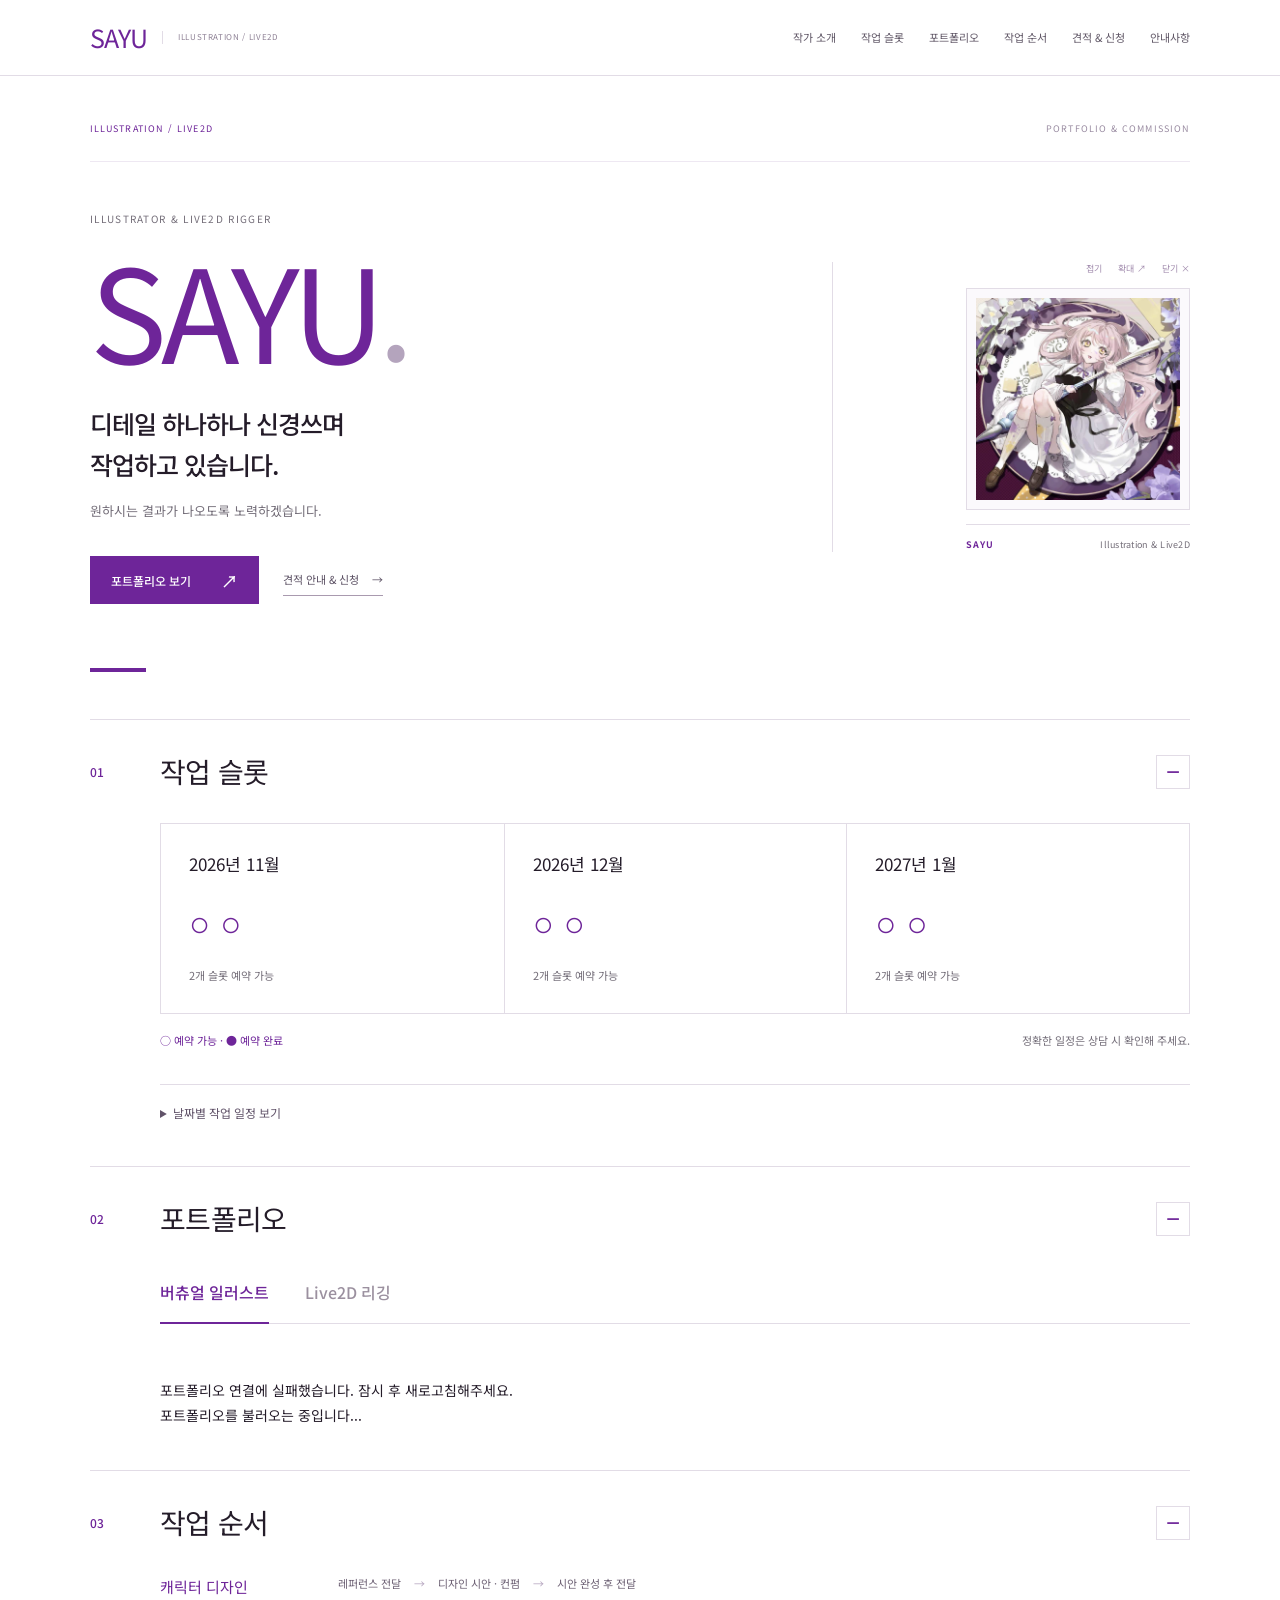
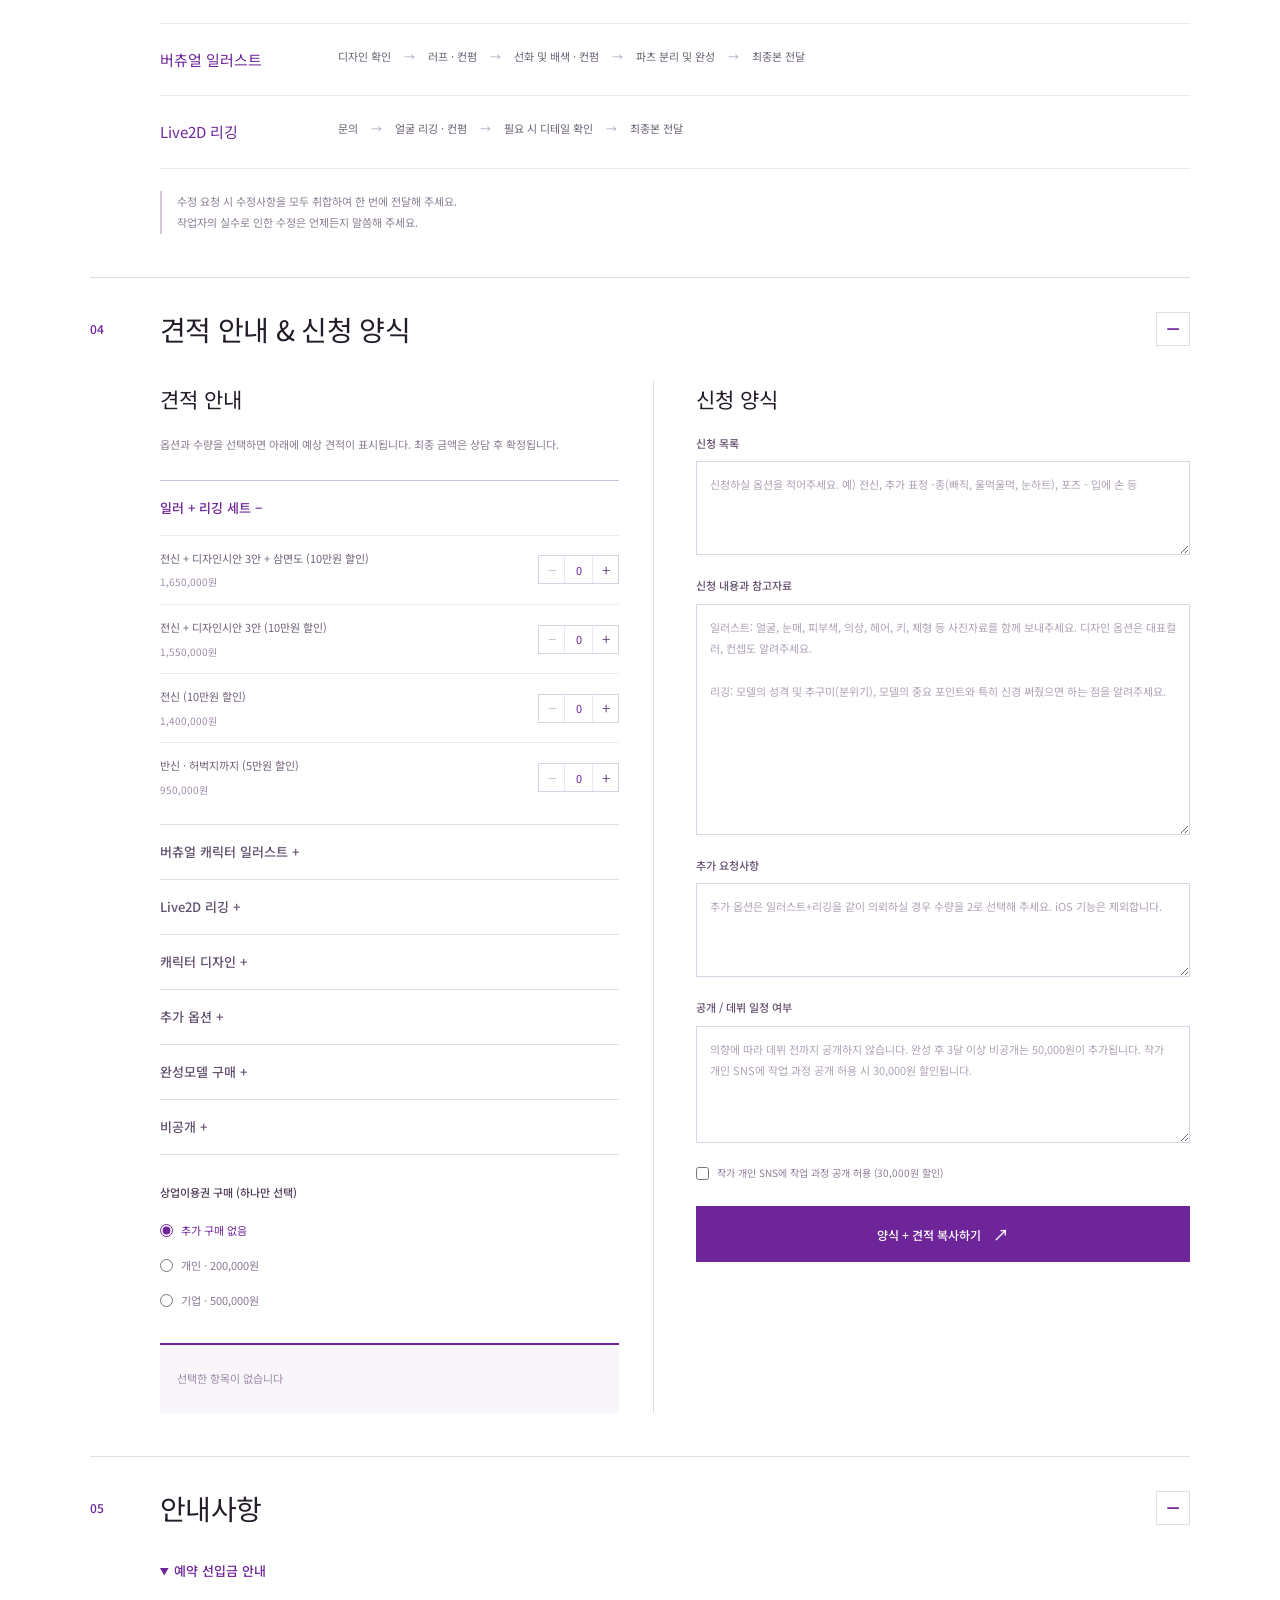
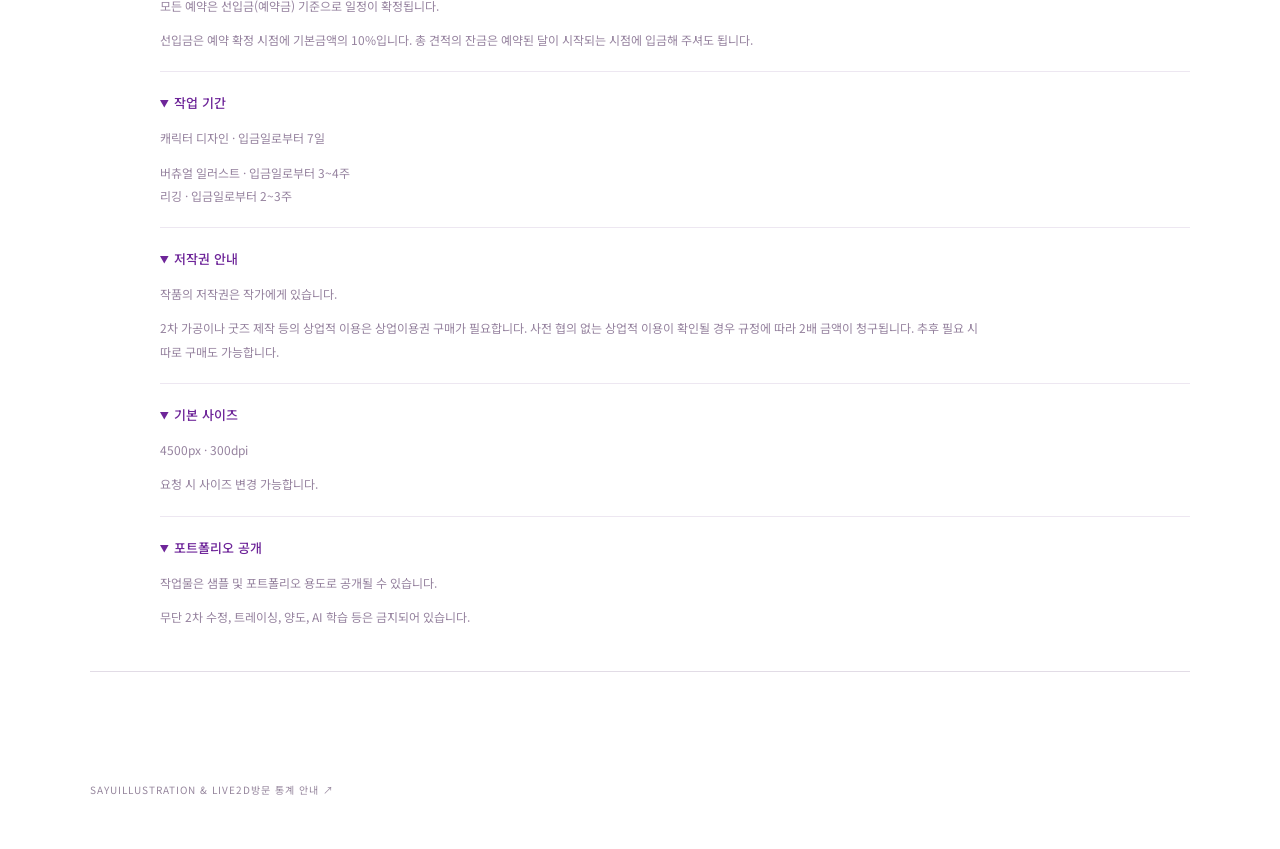
==== commit ab3849f6: "Refresh SAYU portrait and adjust title and work slots" ====
--- a/index.html
+++ b/index.html
@@ -38,7 +38,7 @@
   <div class="hero-visual fade-in">
    <figure class="artist-portrait profile-sheet" aria-label="사유 프로필">
     <div class="portrait-actions profile-controls"><button type="button" data-window="minimize" aria-label="프로필 접기" aria-expanded="true" aria-controls="profileContent">접기</button><button type="button" data-window="maximize" aria-label="프로필 크게 보기" aria-pressed="false">확대 ↗</button><button type="button" data-window="close" aria-label="프로필 닫기">닫기 ×</button></div>
-    <div class="profile-content" id="profileContent"><div class="portrait-image"><img src="./assets/sayu-portrait.png" width="182" height="180" alt="사유 작가 프로필 일러스트"></div><figcaption class="artist-caption"><span>SAYU</span><span>Illustration &amp; Live2D</span></figcaption></div>
+    <div class="profile-content" id="profileContent"><div class="portrait-image"><img src="./assets/sayu-portrait-hd.webp" width="844" height="834" alt="사유 작가 프로필 일러스트"></div><figcaption class="artist-caption"><span>SAYU</span><span>Illustration &amp; Live2D</span></figcaption></div>
    </figure><button type="button" class="profile-reopen" hidden>프로필 다시 열기 ↗</button>
   </div>
  </div><div class="intro-rule" aria-hidden="true"></div>
--- a/design.css
+++ b/design.css
@@ -6,7 +6,7 @@
 /* Navigation */
 .topnav{position:fixed;inset:var(--embed-nav-offset,0px) 0 auto;height:var(--nav-h);z-index:1000;background:#fffffff5;border-bottom:1px solid var(--border)}.topnav-inner{height:100%;display:flex;align-items:center;justify-content:space-between;gap:28px}.topnav-logo{font-size:25px;letter-spacing:-.04em;color:var(--main);white-space:nowrap;display:flex;align-items:center;gap:15px}.topnav-logo span{font:8px/1.6 'Noto Sans KR',sans-serif;letter-spacing:.08em;color:#8e8195;border-left:1px solid var(--border);padding-left:15px}.topnav-menu{display:flex;align-items:center;gap:25px;height:100%}.topnav-menu a{position:relative;display:flex;align-items:center;height:100%;font-size:11px;white-space:nowrap;color:#625968;transition:color var(--tr)}.topnav-menu a::after{content:'';position:absolute;left:0;right:0;bottom:0;height:2px;background:var(--main);transform:scaleX(0);transform-origin:left;transition:transform 220ms ease}.topnav-menu a:hover,.topnav-menu a.active{color:var(--main)}.topnav-menu a:hover::after,.topnav-menu a.active::after{transform:scaleX(1)}.nav-hamburger{display:none;flex-direction:column;gap:5px;padding:10px}.nav-hamburger span{display:block;width:22px;height:1px;background:var(--text);transition:transform var(--tr),opacity var(--tr)}.nav-hamburger.open span:nth-child(1){transform:translateY(6px) rotate(45deg)}.nav-hamburger.open span:nth-child(2){opacity:0}.nav-hamburger.open span:nth-child(3){transform:translateY(-6px) rotate(-45deg)}.nav-mobile-menu{display:none;position:fixed;top:calc(var(--nav-h) + var(--embed-nav-offset,0px));left:0;right:0;z-index:999;background:#fff;border-bottom:1px solid var(--border);padding:8px 24px 18px}.nav-mobile-menu.open{display:grid;grid-template-columns:1fr 1fr;gap:0 20px}.nav-mobile-menu a{padding:13px 0;font-size:13px;border-bottom:1px solid #efecf1}
 /* Typography-led introduction and a compact artwork plate. */
-#hero{padding:calc(var(--nav-h) + 45px) 0 0;position:relative}.hero-index{display:flex;justify-content:space-between;gap:20px;font-size:9px;letter-spacing:.12em;color:#9a8cA2;padding-bottom:24px;border-bottom:1px solid #eee8f2;margin-bottom:48px}.hero-index span:first-child{color:var(--main)}.hero-inner{display:grid;grid-template-columns:minmax(0,1.5fr) minmax(240px,.8fr);gap:72px;align-items:center}.hero-copy{position:relative;min-width:0}.hero-eyebrow{font-size:10px;letter-spacing:.13em;color:var(--text-sub);margin-bottom:13px}.hero-name{font-size:clamp(90px,11vw,145px);color:var(--main);line-height:1.05;margin:0 0 27px;letter-spacing:-.05em}.hero-period{color:#b4a4bd}.hero-name em{font-style:normal}.hero-tagline{font-size:clamp(18px,2vw,25px);font-weight:500;letter-spacing:-.04em;line-height:1.65;max-width:550px;color:var(--text);word-break:keep-all}.hero-desc{font-size:13px;color:var(--text-sub);margin:15px 0 0;word-break:keep-all}.hero-actions{display:flex;align-items:center;gap:24px;flex-wrap:wrap;margin-top:33px}.hero-cta{display:inline-flex;align-items:center;justify-content:space-between;gap:30px;min-height:48px;padding:12px 20px;background:var(--main);color:#fff;border:1px solid var(--main);font-size:12px;font-weight:500;transition:background var(--tr)}.hero-cta span{font-size:17px;line-height:1;transition:transform 220ms ease}.hero-cta:hover{background:var(--main-dark)}.hero-cta:hover span{transform:translate(2px,-2px)}.hero-secondary{font-size:11px;color:#5b5063;border-bottom:1px solid #a99aaf;padding:6px 0;transition:border-color var(--tr),color var(--tr)}.hero-secondary span{margin-left:10px}.hero-secondary:hover{color:var(--main);border-color:var(--main)}.hero-visual{display:flex;flex-direction:column;align-items:flex-end;padding-left:42px;border-left:1px solid var(--border);min-height:285px;justify-content:center}.artist-portrait{width:224px;position:relative;transition:width .25s ease}.portrait-actions{display:flex;justify-content:flex-end;gap:16px;margin-bottom:12px}.portrait-actions button{font:9px/1.6 'Noto Sans KR',sans-serif;color:#a28cae;transition:color var(--tr)}.portrait-actions button:hover{color:var(--main)}.portrait-image{border:1px solid var(--border);padding:9px;background:#fbf9fc}.portrait-image img{width:100%;height:auto;aspect-ratio:182/180;object-fit:cover}.artist-caption{display:flex;justify-content:space-between;gap:10px;font-size:9px;letter-spacing:.03em;color:var(--text-sub);padding-top:12px;margin-top:14px;border-top:1px solid var(--border)}.artist-caption span:first-child{color:var(--main);font-weight:700;letter-spacing:.12em}.artist-portrait.is-maximized{width:100%;max-width:330px}.profile-reopen{padding:12px 0;border-bottom:1px solid var(--border);font-size:11px;color:var(--main)}.intro-rule{height:4px;width:56px;background:var(--main);margin:64px 0 47px;transform-origin:left;animation:rule-open .8s ease both}
+#hero{padding:calc(var(--nav-h) + 45px) 0 0;position:relative}.hero-index{display:flex;justify-content:space-between;gap:20px;font-size:9px;letter-spacing:.12em;color:#9a8cA2;padding-bottom:24px;border-bottom:1px solid #eee8f2;margin-bottom:48px}.hero-index span:first-child{color:var(--main)}.hero-inner{display:grid;grid-template-columns:minmax(0,1.5fr) minmax(240px,.8fr);gap:72px;align-items:center}.hero-copy{position:relative;min-width:0}.hero-eyebrow{font-size:10px;letter-spacing:.13em;color:var(--text-sub);margin-bottom:13px}.hero-name{font-size:clamp(83px,10.1vw,133px);color:var(--main);line-height:1.05;margin:0 0 27px;letter-spacing:-.05em}.hero-period{color:#b4a4bd}.hero-name em{font-style:normal}.hero-tagline{font-size:clamp(18px,2vw,25px);font-weight:500;letter-spacing:-.04em;line-height:1.65;max-width:550px;color:var(--text);word-break:keep-all}.hero-desc{font-size:13px;color:var(--text-sub);margin:15px 0 0;word-break:keep-all}.hero-actions{display:flex;align-items:center;gap:24px;flex-wrap:wrap;margin-top:33px}.hero-cta{display:inline-flex;align-items:center;justify-content:space-between;gap:30px;min-height:48px;padding:12px 20px;background:var(--main);color:#fff;border:1px solid var(--main);font-size:12px;font-weight:500;transition:background var(--tr)}.hero-cta span{font-size:17px;line-height:1;transition:transform 220ms ease}.hero-cta:hover{background:var(--main-dark)}.hero-cta:hover span{transform:translate(2px,-2px)}.hero-secondary{font-size:11px;color:#5b5063;border-bottom:1px solid #a99aaf;padding:6px 0;transition:border-color var(--tr),color var(--tr)}.hero-secondary span{margin-left:10px}.hero-secondary:hover{color:var(--main);border-color:var(--main)}.hero-visual{display:flex;flex-direction:column;align-items:flex-end;padding-left:42px;border-left:1px solid var(--border);min-height:285px;justify-content:center}.artist-portrait{width:224px;position:relative;transition:width .25s ease}.portrait-actions{display:flex;justify-content:flex-end;gap:16px;margin-bottom:12px}.portrait-actions button{font:9px/1.6 'Noto Sans KR',sans-serif;color:#a28cae;transition:color var(--tr)}.portrait-actions button:hover{color:var(--main)}.portrait-image{border:1px solid var(--border);padding:9px;background:#fbf9fc}.portrait-image img{width:100%;height:auto;aspect-ratio:844/834;object-fit:cover}.artist-caption{display:flex;justify-content:space-between;gap:10px;font-size:9px;letter-spacing:.03em;color:var(--text-sub);padding-top:12px;margin-top:14px;border-top:1px solid var(--border)}.artist-caption span:first-child{color:var(--main);font-weight:700;letter-spacing:.12em}.artist-portrait.is-maximized{width:100%;max-width:330px}.profile-reopen{padding:12px 0;border-bottom:1px solid var(--border);font-size:11px;color:var(--main)}.intro-rule{height:4px;width:56px;background:var(--main);margin:64px 0 47px;transform-origin:left;animation:rule-open .8s ease both}
 /* Thin rules replace the old rounded card system. */
 .sayu-content{padding-bottom:80px}.main-accordion{display:flex;flex-direction:column}.main-acc-item{border-top:1px solid var(--border);background:#fff}.main-acc-item:last-child{border-bottom:1px solid var(--border)}.main-acc-header{display:flex;align-items:center;justify-content:space-between;gap:20px;padding:32px 0;cursor:pointer;user-select:none;position:relative}.main-acc-header::before{content:'';position:absolute;top:-1px;left:0;width:100%;height:1px;background:var(--main);transform:scaleX(0);transform-origin:left;transition:transform .35s ease}.main-acc-header:hover::before,.main-acc-header:focus-visible::before{transform:scaleX(1)}.main-acc-header-left{display:flex;align-items:center;gap:28px;min-width:0}.main-acc-icon{min-width:42px;color:var(--main);font:12px/1.3 'Noto Sans KR',sans-serif;letter-spacing:.04em;font-weight:500;display:block}.main-acc-title{font-size:clamp(20px,2.5vw,28px);color:var(--text);line-height:1.4;word-break:keep-all}.section-kicker{display:block;font-family:'Noto Sans KR',sans-serif;font-size:9px;letter-spacing:.15em;color:var(--text-sub);font-weight:400;margin-top:7px;line-height:1.5}.main-acc-arrow{width:34px;height:34px;border:1px solid var(--border);display:grid;place-items:center;font:24px/1 Arial,sans-serif;color:var(--main);flex-shrink:0;transition:background var(--tr),border-color var(--tr)}.main-acc-header:hover .main-acc-arrow{background:var(--main-pale);border-color:#c8b5d2}.main-acc-body{max-height:0;overflow:hidden;visibility:hidden;padding:0 0 0 70px;opacity:0}.main-acc-body.open{max-height:none;visibility:visible;opacity:1;padding-bottom:43px;animation:section-enter .28s ease both}
 /* Slots and dates. */
@@ -23,9 +23,9 @@
 .sayu-notice{padding:20px 0;border-bottom:1px solid #ede7f1}.sayu-notice:first-child{padding-top:0}.sayu-notice:last-child{border-bottom:0;padding-bottom:0}.sayu-notice summary{font-size:13px;font-weight:500;color:#65516e;cursor:pointer;list-style:revert;transition:color var(--tr)}.sayu-notice summary:hover,.sayu-notice[open] summary{color:var(--main)}.sayu-notice p{font-size:12px;color:#96839f;line-height:1.95;margin-top:11px;max-width:830px}.lightbox{position:fixed;inset:0;z-index:9999;background:#100b16ed;display:none;align-items:center;justify-content:center;padding:60px 35px;overflow:hidden}.lightbox.open{display:flex}.lightbox-img{max-width:94vw;max-height:85vh;object-fit:contain;transition:transform .12s ease}.lightbox-close{position:absolute;top:18px;right:20px;width:40px;height:40px;z-index:5;border:1px solid #ffffff70;color:#fff;font-size:20px;background:transparent}.lightbox-close:hover{background:#ffffff18}.lightbox a{font-size:12px;text-decoration:underline;text-underline-offset:4px}footer.container{padding:29px 40px 50px!important;color:#96869d!important;text-align:left!important;font-size:10px!important;letter-spacing:.1em!important}
 /* A single entrance and an underline sweep replace the previous decorative effects. */
 .fade-in{opacity:0;transform:translateY(8px);transition:opacity .5s ease,transform .5s ease}.fade-in.visible{opacity:1;transform:translateY(0)}@keyframes section-enter{from{opacity:0;transform:translateY(4px)}to{opacity:1;transform:translateY(0)}}@keyframes rule-open{from{transform:scaleX(0)}to{transform:scaleX(1)}}
-@media(max-width:1040px){.topnav-logo span{display:none}.topnav-menu{gap:21px}.hero-inner{gap:40px}.hero-visual{padding-left:30px}.hero-name{font-size:clamp(88px,10.5vw,118px)}.request-wrap{gap:28px}.estimate-card{padding-right:26px}.main-acc-body{padding-left:56px}.main-acc-header-left{gap:14px}.sayu-process{grid-template-columns:125px minmax(0,1fr);gap:20px}.sayu-slot{padding:23px 19px}}
-@media(max-width:760px){:root{--nav-h:66px}.container{padding-inline:22px}.topnav-logo{font-size:23px}.topnav-menu{display:none}.nav-hamburger{display:flex}.hero-inner{grid-template-columns:minmax(0,1fr) 160px;gap:25px;align-items:center}#hero{padding-top:calc(var(--nav-h) + 29px)}.hero-index{font-size:8px;margin-bottom:33px;padding-bottom:18px;letter-spacing:.07em}.hero-eyebrow{font-size:8px;letter-spacing:.06em}.hero-name{font-size:92px;margin-bottom:21px}.hero-tagline{font-size:17px}.hero-desc{font-size:12px}.hero-actions{margin-top:25px;gap:17px}.hero-cta{font-size:11px;min-height:44px;padding:10px 15px;gap:22px}.hero-secondary{font-size:10px}.hero-visual{padding-left:0;border:0;min-height:0}.artist-portrait{width:160px}.portrait-actions{gap:12px}.portrait-actions button{font-size:8px}.artist-caption{font-size:8px;flex-wrap:wrap;gap:2px;margin-top:10px;padding-top:8px}.artist-portrait.is-maximized{width:100%;max-width:210px}.intro-rule{margin:43px 0 29px;height:3px;width:43px}.main-acc-header{padding:26px 0}.main-acc-title{font-size:23px}.main-acc-icon{min-width:30px;font-size:10px}.main-acc-header-left{gap:13px}.main-acc-arrow{width:29px;height:29px;font-size:22px}.section-kicker{font-size:8px;margin-top:5px}.main-acc-body{padding-left:0}.main-acc-body.open{padding-bottom:33px}.sayu-slot{padding:19px 12px}.sayu-slot h3{font-size:13px}.sayu-slot-circles{font-size:28px;gap:4px;margin:17px 0 12px}.sayu-slot p{font-size:9px}.sayu-slot-legend{font-size:10px;gap:4px;margin-top:13px}.sayu-slot-legend span{font-size:9px}.sayu-calendar-detail{margin-top:27px}.portfolio-cat-tabs{gap:25px;margin-bottom:22px}.pf-tab-btn{font-size:14px;padding-bottom:14px}.pf-type-btn{font-size:10px;padding:7px 13px}.pf-type-tabs{gap:6px}.portfolio-empty{padding:46px 15px;font-size:11px}.portfolio-grid,.portfolio-grid.video{grid-template-columns:repeat(2,minmax(0,1fr));gap:10px}.slider-root,.img-slider-root{padding:8px}.slider-btn{width:27px;height:35px;font-size:11px}.slider-btn.prev{left:6px}.slider-btn.next{right:6px}.slider-dot-window{gap:6px}.slider-dot{width:6px;height:6px;min-width:6px}.slider-more{font-size:8px}.sayu-process{grid-template-columns:1fr;gap:13px;padding:22px 0}.sayu-process h3{font-size:14px}.sayu-process li{font-size:10px}.sayu-process li:not(:last-child)::after{margin:0 9px}.sayu-process-note{font-size:10px}.request-wrap{grid-template-columns:1fr;gap:37px}.estimate-card{border-right:0;padding:0}.form-card{border-top:1px solid var(--border);padding-top:30px}.estimate-card h3,.form-card h3{font-size:20px}.est-item-name{font-size:12px}.est-item-price{font-size:11px}.est-quantity{height:32px}.est-quantity button{width:29px;height:30px}.est-quantity input{height:30px;width:33px;font-size:12px}.usage-radio-label{font-size:12px}.form-field textarea{font-size:13px}.form-copy-btn{font-size:13px}.receipt-item{font-size:12px}.sayu-notice p{font-size:11px}.sayu-notice summary{font-size:12px}.cal-day{min-height:67px;padding:5px 3px}.day-num{font-size:10px;line-height:20px}.cal-badge{font-size:8px;padding:1px 2px}.calendar-nav{gap:12px}.calendar-month{font-size:14px}.lightbox{padding:58px 10px}.sayu-content{padding-bottom:45px}footer.container{padding:25px 22px 40px!important;font-size:8px!important}}
-@media(max-width:640px){.hero-inner{grid-template-columns:1fr;gap:32px}.hero-name{font-size:104px}.hero-eyebrow{font-size:9px;letter-spacing:.1em}.hero-tagline{font-size:20px}.hero-desc{font-size:12px}.hero-visual{border-top:1px solid var(--border);padding-top:21px;align-items:flex-start}.artist-portrait{width:180px}.portrait-actions{justify-content:flex-start}.artist-caption{font-size:8px}.artist-portrait.is-maximized{width:100%;max-width:310px}.hero-index span:last-child{font-size:7px;letter-spacing:0}.intro-rule{margin-top:38px}.hero-actions{margin-top:25px;gap:21px}}
-@media(max-width:380px){.container{padding-inline:17px}.hero-name{font-size:94px}.hero-tagline{font-size:19px}.sayu-slot{padding:18px 8px}.sayu-slot h3{font-size:12px}.sayu-slot-circles{font-size:26px;gap:3px}.main-acc-title{font-size:21px}.portfolio-cat-tabs{gap:22px}.pf-tab-btn{font-size:13px}}
+@media(max-width:1040px){.topnav-logo span{display:none}.topnav-menu{gap:21px}.hero-inner{gap:40px}.hero-visual{padding-left:30px}.hero-name{font-size:clamp(81px,9.65vw,109px)}.request-wrap{gap:28px}.estimate-card{padding-right:26px}.main-acc-body{padding-left:56px}.main-acc-header-left{gap:14px}.sayu-process{grid-template-columns:125px minmax(0,1fr);gap:20px}.sayu-slot{padding:23px 19px}}
+@media(max-width:760px){:root{--nav-h:66px}.container{padding-inline:22px}.topnav-logo{font-size:23px}.topnav-menu{display:none}.nav-hamburger{display:flex}.hero-inner{grid-template-columns:minmax(0,1fr) 160px;gap:25px;align-items:center}#hero{padding-top:calc(var(--nav-h) + 29px)}.hero-index{font-size:8px;margin-bottom:33px;padding-bottom:18px;letter-spacing:.07em}.hero-eyebrow{font-size:8px;letter-spacing:.06em}.hero-name{font-size:85px;margin-bottom:21px}.hero-tagline{font-size:17px}.hero-desc{font-size:12px}.hero-actions{margin-top:25px;gap:17px}.hero-cta{font-size:11px;min-height:44px;padding:10px 15px;gap:22px}.hero-secondary{font-size:10px}.hero-visual{padding-left:0;border:0;min-height:0}.artist-portrait{width:160px}.portrait-actions{gap:12px}.portrait-actions button{font-size:8px}.artist-caption{font-size:8px;flex-wrap:wrap;gap:2px;margin-top:10px;padding-top:8px}.artist-portrait.is-maximized{width:100%;max-width:210px}.intro-rule{margin:43px 0 29px;height:3px;width:43px}.main-acc-header{padding:26px 0}.main-acc-title{font-size:23px}.main-acc-icon{min-width:30px;font-size:10px}.main-acc-header-left{gap:13px}.main-acc-arrow{width:29px;height:29px;font-size:22px}.section-kicker{font-size:8px;margin-top:5px}.main-acc-body{padding-left:0}.main-acc-body.open{padding-bottom:33px}.sayu-slot{padding:19px 12px}.sayu-slot h3{font-size:13px}.sayu-slot-circles{font-size:28px;gap:4px;margin:17px 0 12px}.sayu-slot p{font-size:9px}.sayu-slot-legend{font-size:10px;gap:4px;margin-top:13px}.sayu-slot-legend span{font-size:9px}.sayu-calendar-detail{margin-top:27px}.portfolio-cat-tabs{gap:25px;margin-bottom:22px}.pf-tab-btn{font-size:14px;padding-bottom:14px}.pf-type-btn{font-size:10px;padding:7px 13px}.pf-type-tabs{gap:6px}.portfolio-empty{padding:46px 15px;font-size:11px}.portfolio-grid,.portfolio-grid.video{grid-template-columns:repeat(2,minmax(0,1fr));gap:10px}.slider-root,.img-slider-root{padding:8px}.slider-btn{width:27px;height:35px;font-size:11px}.slider-btn.prev{left:6px}.slider-btn.next{right:6px}.slider-dot-window{gap:6px}.slider-dot{width:6px;height:6px;min-width:6px}.slider-more{font-size:8px}.sayu-process{grid-template-columns:1fr;gap:13px;padding:22px 0}.sayu-process h3{font-size:14px}.sayu-process li{font-size:10px}.sayu-process li:not(:last-child)::after{margin:0 9px}.sayu-process-note{font-size:10px}.request-wrap{grid-template-columns:1fr;gap:37px}.estimate-card{border-right:0;padding:0}.form-card{border-top:1px solid var(--border);padding-top:30px}.estimate-card h3,.form-card h3{font-size:20px}.est-item-name{font-size:12px}.est-item-price{font-size:11px}.est-quantity{height:32px}.est-quantity button{width:29px;height:30px}.est-quantity input{height:30px;width:33px;font-size:12px}.usage-radio-label{font-size:12px}.form-field textarea{font-size:13px}.form-copy-btn{font-size:13px}.receipt-item{font-size:12px}.sayu-notice p{font-size:11px}.sayu-notice summary{font-size:12px}.cal-day{min-height:67px;padding:5px 3px}.day-num{font-size:10px;line-height:20px}.cal-badge{font-size:8px;padding:1px 2px}.calendar-nav{gap:12px}.calendar-month{font-size:14px}.lightbox{padding:58px 10px}.sayu-content{padding-bottom:45px}footer.container{padding:25px 22px 40px!important;font-size:8px!important}}
+@media(max-width:640px){.hero-inner{grid-template-columns:1fr;gap:32px}.hero-eyebrow{font-size:9px;letter-spacing:.1em}.hero-tagline{font-size:20px}.hero-desc{font-size:12px}.hero-visual{border-top:1px solid var(--border);padding-top:21px;align-items:flex-start}.artist-portrait{width:180px}.portrait-actions{justify-content:flex-start}.artist-caption{font-size:8px}.artist-portrait.is-maximized{width:100%;max-width:310px}.hero-index span:last-child{font-size:7px;letter-spacing:0}.intro-rule{margin-top:38px}.hero-actions{margin-top:25px;gap:21px}}
+@media(max-width:380px){.container{padding-inline:17px}.hero-tagline{font-size:19px}.sayu-slot{padding:18px 8px}.sayu-slot h3{font-size:12px}.sayu-slot-circles{font-size:26px;gap:3px}.main-acc-title{font-size:21px}.portfolio-cat-tabs{gap:22px}.pf-tab-btn{font-size:13px}}
 @media(prefers-reduced-motion:reduce){html{scroll-behavior:auto}*,*::before,*::after{animation:none!important;transition:none!important}.fade-in{opacity:1;transform:none}}
-@media(max-width:640px){.hero-name{font-size:clamp(64px,22vw,100px)}}
+@media(max-width:640px){.hero-name{font-size:clamp(59px,20.25vw,92px)}}
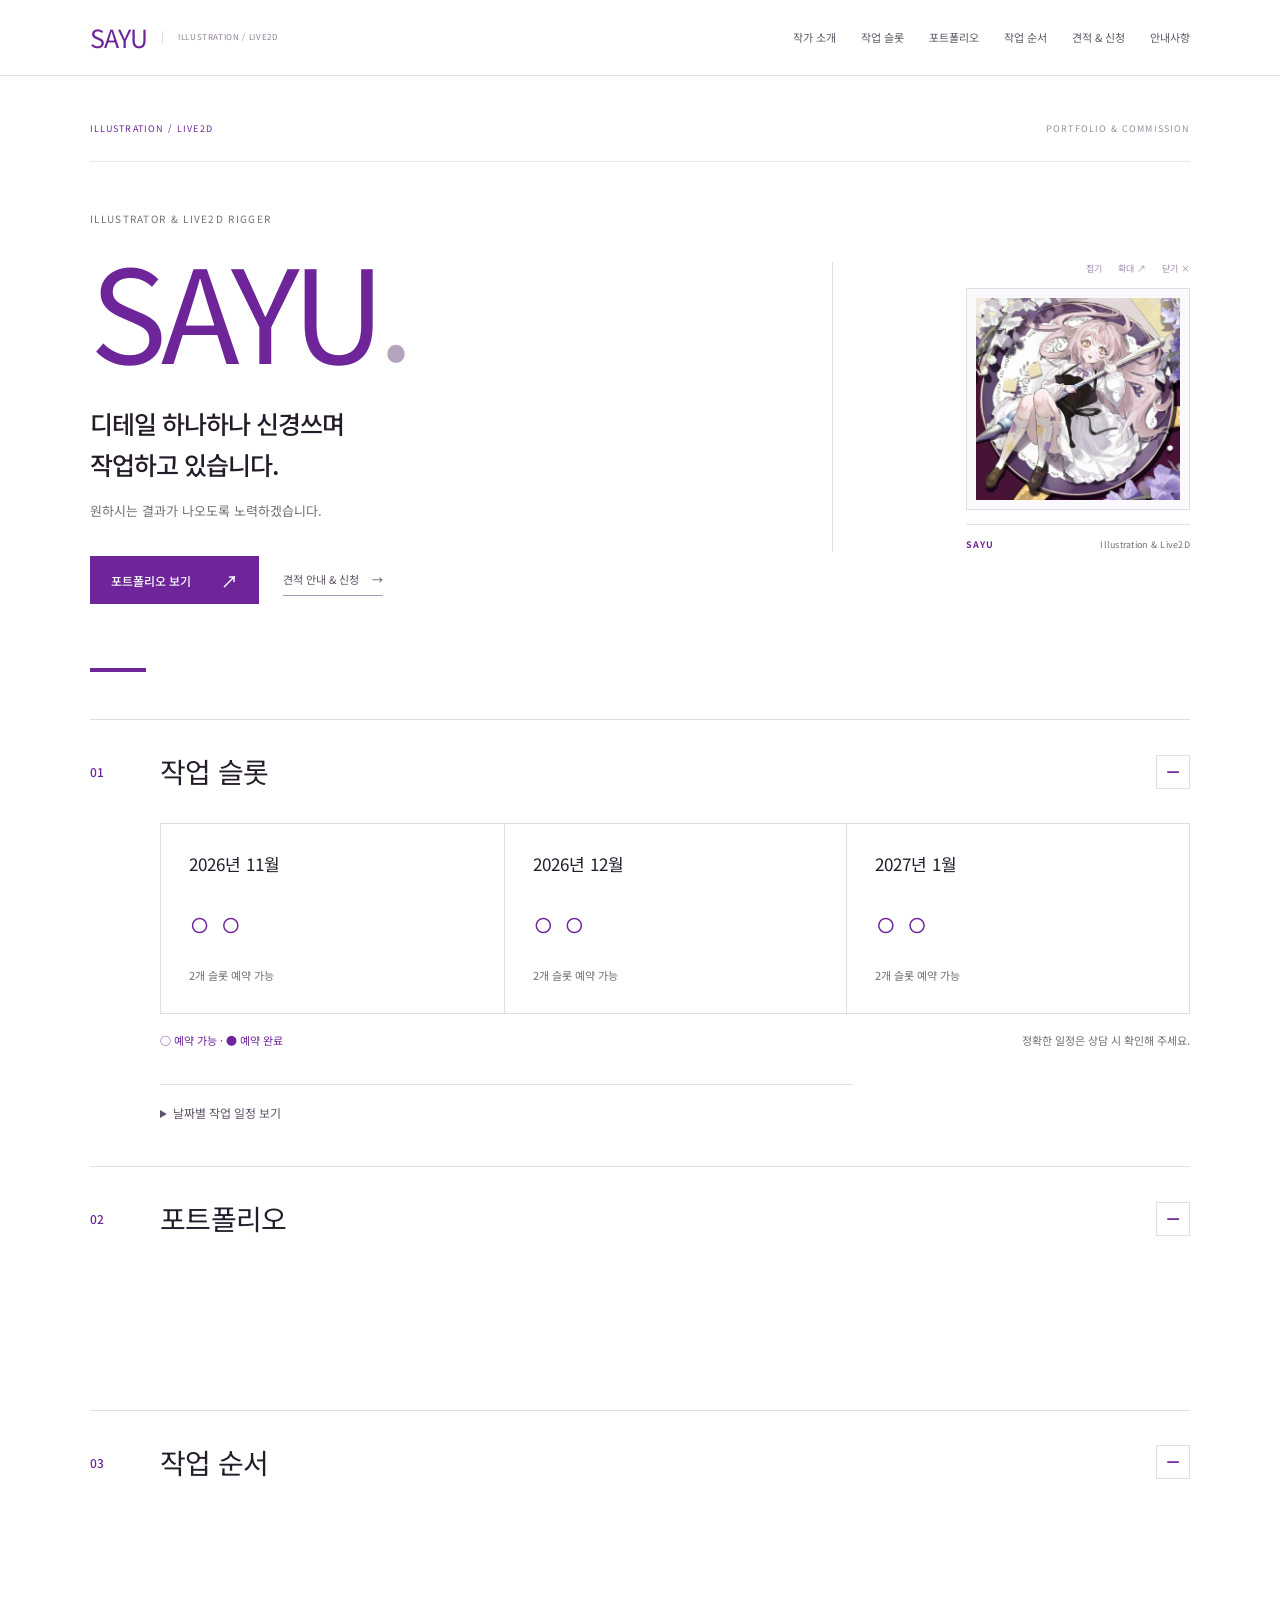
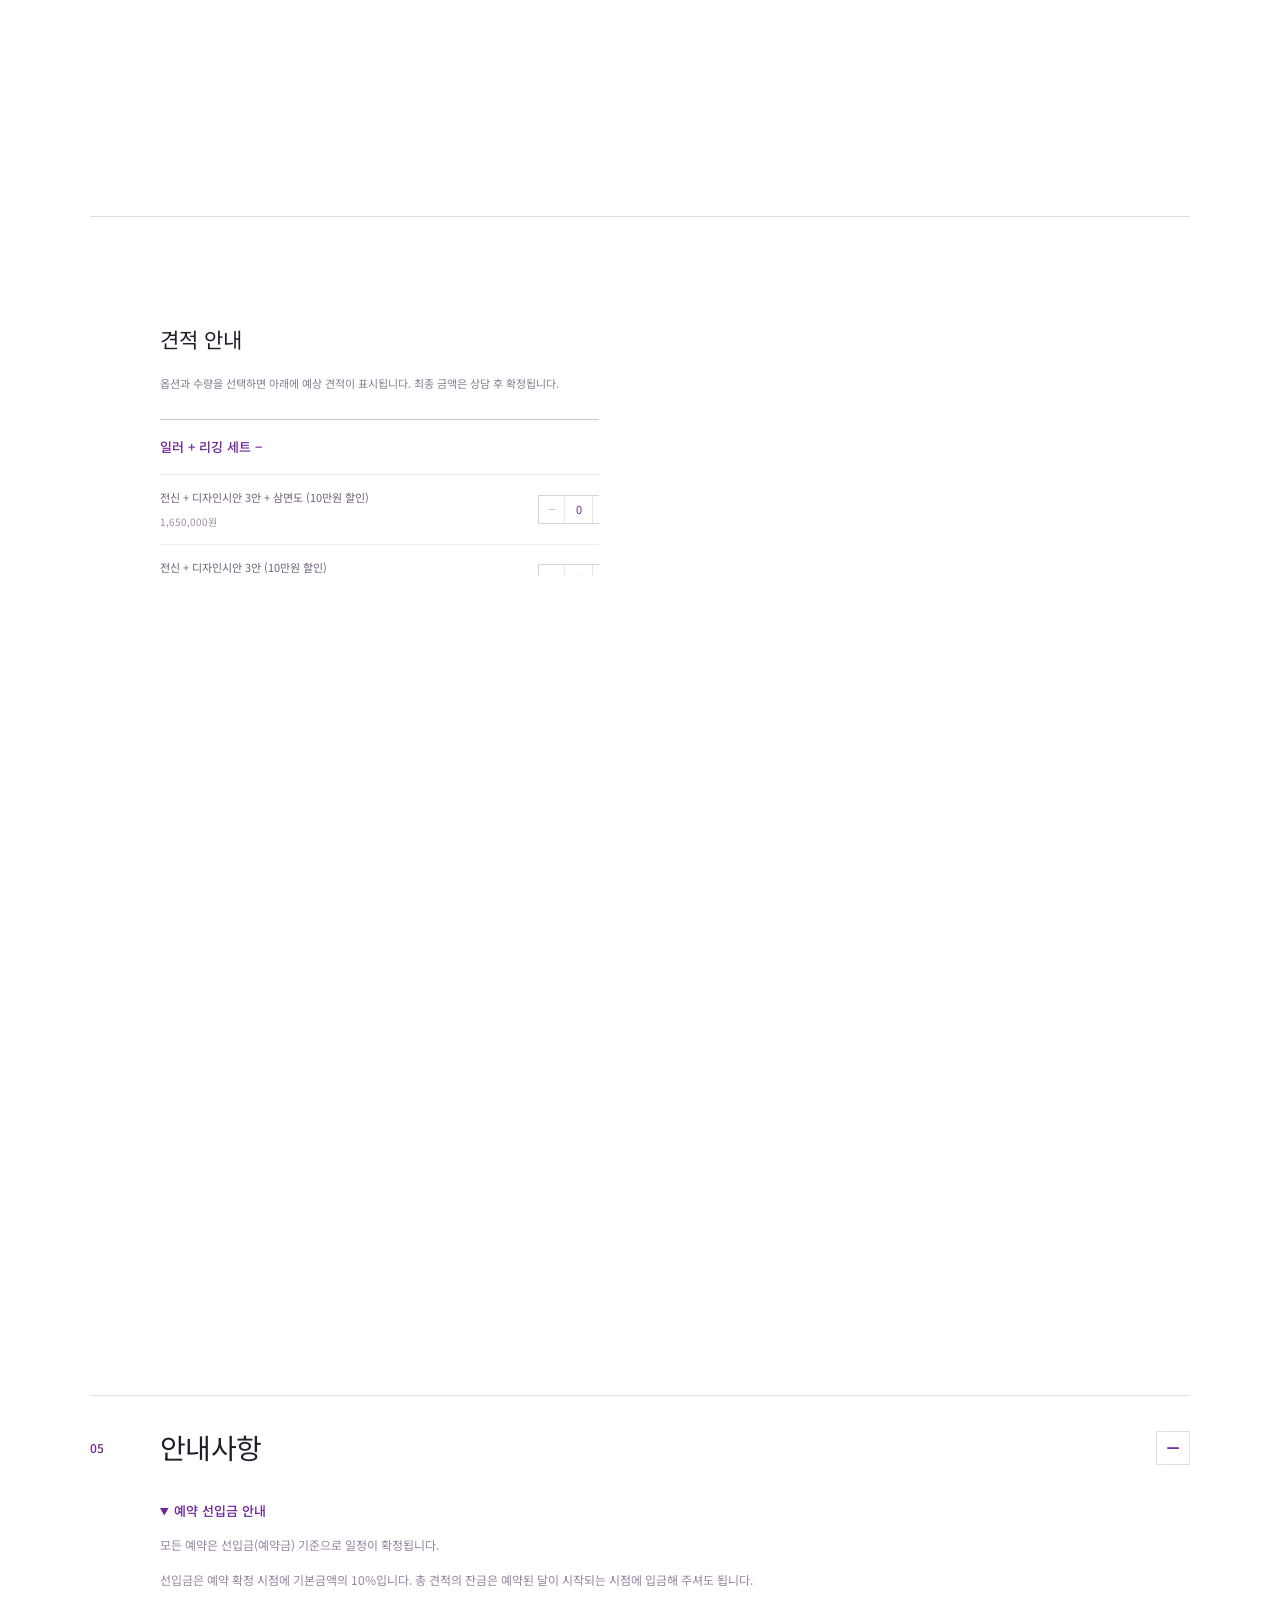
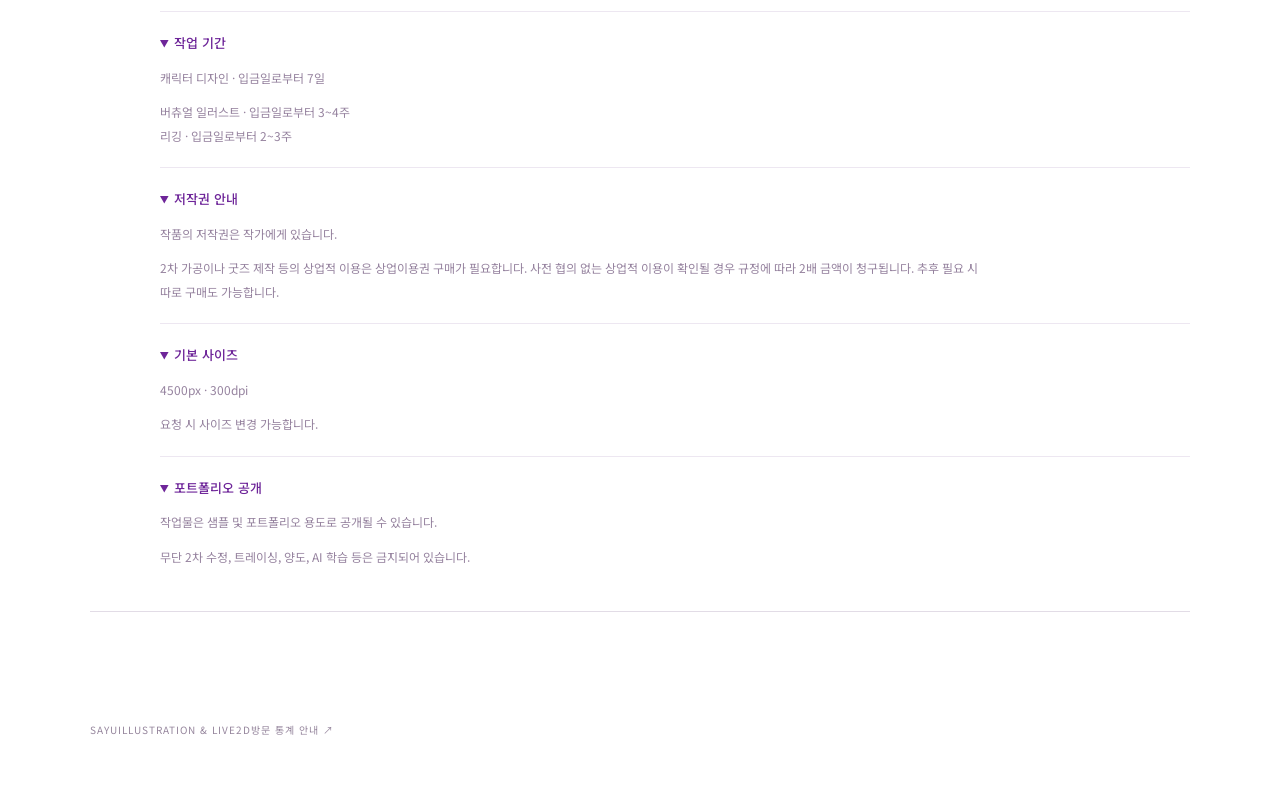
==== commit 9a24f1f6: "Support mixed portfolios and console display settings (0.0.2)" ====
--- a/index.html
+++ b/index.html
@@ -22,6 +22,7 @@
 <link href="https://fonts.googleapis.com/css2?family=Noto+Sans+KR:wght@400;500;700;900&display=swap" rel="stylesheet">
 
 <link rel="stylesheet" href="./design.css">
+<link rel="stylesheet" href="./portfolio-view.css?v=0.0.2">
 <script src="./design-config.js"></script>
 </head>
 <body>
@@ -43,7 +44,7 @@
   </div>
  </div><div class="intro-rule" aria-hidden="true"></div>
 </div></section>
-<div class="container sayu-content"><div class="main-accordion"><section class="main-acc-item" id="section-calendar"><div class="main-acc-header open" data-acc="calendar"><div class="main-acc-header-left"><span class="main-acc-icon" aria-hidden="true">01</span><span class="main-acc-title">작업 슬롯</span></div><span class="main-acc-arrow">−</span></div><div class="main-acc-body open" id="acc-body-calendar"><div id="sayuSlots" class="sayu-slots" aria-live="polite"></div><p class="sayu-slot-legend">○ 예약 가능 · ● 예약 완료 <span>정확한 일정은 상담 시 확인해 주세요.</span></p><details class="sayu-calendar-detail"><summary>날짜별 작업 일정 보기</summary><div class="calendar-top"><div class="calendar-nav"><button id="calPrev" aria-label="이전 달">❮</button><div class="calendar-month" id="calMonthLabel"></div><button id="calNext" aria-label="다음 달">❯</button></div></div><div class="calendar-grid"><div class="calendar-weekdays"><div>일</div><div>월</div><div>화</div><div>수</div><div>목</div><div>금</div><div>토</div></div><div class="calendar-days" id="calDays"></div></div></details></div></section><section class="main-acc-item" id="section-portfolio"><div class="main-acc-header open" data-acc="portfolio"><div class="main-acc-header-left"><span class="main-acc-icon" aria-hidden="true">02</span><span class="main-acc-title">포트폴리오</span></div><span class="main-acc-arrow">−</span></div><div class="main-acc-body open" id="acc-body-portfolio"><div class="portfolio-cat-tabs fade-in"><button class="pf-tab-btn active" data-pftab="image">버츄얼 일러스트</button><button class="pf-tab-btn" data-pftab="video">Live2D 리깅</button></div><div class="portfolio-panel active" id="pf-image"><div class="pf-type-tabs" id="imageTypeTabs"></div><div id="imageTypeSections"></div></div><div class="portfolio-panel" id="pf-video"><div class="pf-type-tabs" id="videoTypeTabs"></div><div id="videoTypeSections"></div></div></div></section><section class="main-acc-item" id="section-process"><div class="main-acc-header open" data-acc="process"><div class="main-acc-header-left"><span class="main-acc-icon" aria-hidden="true">03</span><span class="main-acc-title">작업 순서</span></div><span class="main-acc-arrow">−</span></div><div class="main-acc-body open" id="acc-body-process"><article class="sayu-process"><h3>캐릭터 디자인</h3><ol><li>레퍼런스 전달</li><li>디자인 시안 · 컨펌</li><li>시안 완성 후 전달</li></ol></article><article class="sayu-process"><h3>버츄얼 일러스트</h3><ol><li>디자인 확인</li><li>러프 · 컨펌</li><li>선화 및 배색 · 컨펌</li><li>파츠 분리 및 완성</li><li>최종본 전달</li></ol></article><article class="sayu-process"><h3>Live2D 리깅</h3><ol><li>문의</li><li>얼굴 리깅 · 컨펌</li><li>필요 시 디테일 확인</li><li>최종본 전달</li></ol></article><p class="sayu-process-note">수정 요청 시 수정사항을 모두 취합하여 한 번에 전달해 주세요.<br>작업자의 실수로 인한 수정은 언제든지 말씀해 주세요.</p></div></section><section class="main-acc-item" id="section-request"><div class="main-acc-header open" data-acc="request"><div class="main-acc-header-left"><span class="main-acc-icon" aria-hidden="true">04</span><span class="main-acc-title">견적 안내 &amp; 신청 양식</span></div><span class="main-acc-arrow">−</span></div><div class="main-acc-body open" id="acc-body-request"><div class="request-wrap fade-in"><div class="estimate-card"><h3>견적 안내</h3><p class="estimate-note">옵션과 수량을 선택하면 아래에 예상 견적이 표시됩니다. 최종 금액은 상담 후 확정됩니다.</p><div class="est-cat-list" id="estCatList"></div><div class="usage-select-group" id="usageGroup"></div><div class="receipt-box" id="receiptBox"><div class="receipt-empty">선택한 항목이 없습니다</div></div></div><div class="form-card"><h3>신청 양식</h3><div class="form-field"><label for="fWorkType">신청 목록</label><textarea id="fWorkType" rows="3" placeholder="신청하실 옵션을 적어주세요. 예) 전신, 추가 표정 -종(빠직, 울먹울먹, 눈하트), 포즈 - 입에 손 등"></textarea></div><div class="form-field"><label for="fDetail">신청 내용과 참고자료</label><textarea id="fDetail" rows="9" placeholder="일러스트: 얼굴, 눈매, 피부색, 의상, 헤어, 키, 체형 등 사진자료를 함께 보내주세요. 디자인 옵션은 대표컬러, 컨셉도 알려주세요.
+<div class="container sayu-content"><div class="main-accordion"><section class="main-acc-item" id="section-calendar"><div class="main-acc-header open" data-acc="calendar"><div class="main-acc-header-left"><span class="main-acc-icon" aria-hidden="true">01</span><span class="main-acc-title">작업 슬롯</span></div><span class="main-acc-arrow">−</span></div><div class="main-acc-body open" id="acc-body-calendar"><div id="sayuSlots" class="sayu-slots" aria-live="polite"></div><p class="sayu-slot-legend">○ 예약 가능 · ● 예약 완료 <span>정확한 일정은 상담 시 확인해 주세요.</span></p><details class="sayu-calendar-detail"><summary>날짜별 작업 일정 보기</summary><div class="calendar-top"><div class="calendar-nav"><button id="calPrev" aria-label="이전 달">❮</button><div class="calendar-month" id="calMonthLabel"></div><button id="calNext" aria-label="다음 달">❯</button></div></div><div class="calendar-grid"><div class="calendar-weekdays"><div>일</div><div>월</div><div>화</div><div>수</div><div>목</div><div>금</div><div>토</div></div><div class="calendar-days" id="calDays"></div></div></details></div></section><section class="main-acc-item" id="section-portfolio"><div class="main-acc-header open" data-acc="portfolio"><div class="main-acc-header-left"><span class="main-acc-icon" aria-hidden="true">02</span><span class="main-acc-title">포트폴리오</span></div><span class="main-acc-arrow">−</span></div><div class="main-acc-body open" id="acc-body-portfolio"><p role="status">포트폴리오를 불러오는 중입니다.</p></div></section><section class="main-acc-item" id="section-process"><div class="main-acc-header open" data-acc="process"><div class="main-acc-header-left"><span class="main-acc-icon" aria-hidden="true">03</span><span class="main-acc-title">작업 순서</span></div><span class="main-acc-arrow">−</span></div><div class="main-acc-body open" id="acc-body-process"><article class="sayu-process"><h3>캐릭터 디자인</h3><ol><li>레퍼런스 전달</li><li>디자인 시안 · 컨펌</li><li>시안 완성 후 전달</li></ol></article><article class="sayu-process"><h3>버츄얼 일러스트</h3><ol><li>디자인 확인</li><li>러프 · 컨펌</li><li>선화 및 배색 · 컨펌</li><li>파츠 분리 및 완성</li><li>최종본 전달</li></ol></article><article class="sayu-process"><h3>Live2D 리깅</h3><ol><li>문의</li><li>얼굴 리깅 · 컨펌</li><li>필요 시 디테일 확인</li><li>최종본 전달</li></ol></article><p class="sayu-process-note">수정 요청 시 수정사항을 모두 취합하여 한 번에 전달해 주세요.<br>작업자의 실수로 인한 수정은 언제든지 말씀해 주세요.</p></div></section><section class="main-acc-item" id="section-request"><div class="main-acc-header open" data-acc="request"><div class="main-acc-header-left"><span class="main-acc-icon" aria-hidden="true">04</span><span class="main-acc-title">견적 안내 &amp; 신청 양식</span></div><span class="main-acc-arrow">−</span></div><div class="main-acc-body open" id="acc-body-request"><div class="request-wrap fade-in"><div class="estimate-card"><h3>견적 안내</h3><p class="estimate-note">옵션과 수량을 선택하면 아래에 예상 견적이 표시됩니다. 최종 금액은 상담 후 확정됩니다.</p><div class="est-cat-list" id="estCatList"></div><div class="usage-select-group" id="usageGroup"></div><div class="receipt-box" id="receiptBox"><div class="receipt-empty">선택한 항목이 없습니다</div></div></div><div class="form-card"><h3>신청 양식</h3><div class="form-field"><label for="fWorkType">신청 목록</label><textarea id="fWorkType" rows="3" placeholder="신청하실 옵션을 적어주세요. 예) 전신, 추가 표정 -종(빠직, 울먹울먹, 눈하트), 포즈 - 입에 손 등"></textarea></div><div class="form-field"><label for="fDetail">신청 내용과 참고자료</label><textarea id="fDetail" rows="9" placeholder="일러스트: 얼굴, 눈매, 피부색, 의상, 헤어, 키, 체형 등 사진자료를 함께 보내주세요. 디자인 옵션은 대표컬러, 컨셉도 알려주세요.
 
 리깅: 모델의 성격 및 추구미(분위기), 모델의 중요 포인트와 특히 신경 써줬으면 하는 점을 알려주세요."></textarea></div><div class="form-field"><label for="fEtc">추가 요청사항</label><textarea id="fEtc" rows="3" placeholder="추가 옵션은 일러스트+리깅을 같이 의뢰하실 경우 수량을 2로 선택해 주세요. iOS 기능은 제외합니다."></textarea></div><div class="form-field"><label for="fDebut">공개 / 데뷔 일정 여부</label><textarea id="fDebut" rows="4" placeholder="의향에 따라 데뷔 전까지 공개하지 않습니다. 완성 후 3달 이상 비공개는 50,000원이 추가됩니다. 작가 개인 SNS에 작업 과정 공개 허용 시 30,000원 할인됩니다."></textarea></div><label class="sayu-discount"><input type="checkbox" id="fProcessShare">작가 개인 SNS에 작업 과정 공개 허용 (30,000원 할인)</label><button class="form-copy-btn" id="formCopyBtn">양식 + 견적 복사하기</button><div class="copy-toast" id="copyToast" role="status"></div></div></div></div></section><section class="main-acc-item" id="section-notice"><div class="main-acc-header open" data-acc="notice"><div class="main-acc-header-left"><span class="main-acc-icon" aria-hidden="true">05</span><span class="main-acc-title">안내사항</span></div><span class="main-acc-arrow">−</span></div><div class="main-acc-body open" id="acc-body-notice"><details class="sayu-notice" open><summary>예약 선입금 안내</summary><p>모든 예약은 선입금(예약금) 기준으로 일정이 확정됩니다.</p><p>선입금은 예약 확정 시점에 기본금액의 10%입니다. 총 견적의 잔금은 예약된 달이 시작되는 시점에 입금해 주셔도 됩니다.</p></details><details class="sayu-notice" open><summary>작업 기간</summary><p>캐릭터 디자인 · 입금일로부터 7일</p><p>버츄얼 일러스트 · 입금일로부터 3~4주<br>리깅 · 입금일로부터 2~3주</p></details><details class="sayu-notice" open><summary>저작권 안내</summary><p>작품의 저작권은 작가에게 있습니다.</p><p>2차 가공이나 굿즈 제작 등의 상업적 이용은 상업이용권 구매가 필요합니다. 사전 협의 없는 상업적 이용이 확인될 경우 규정에 따라 2배 금액이 청구됩니다. 추후 필요 시 따로 구매도 가능합니다.</p></details><details class="sayu-notice" open><summary>기본 사이즈</summary><p>4500px · 300dpi</p><p>요청 시 사이즈 변경 가능합니다.</p></details><details class="sayu-notice" open><summary>포트폴리오 공개</summary><p>작업물은 샘플 및 포트폴리오 용도로 공개될 수 있습니다.</p><p>무단 2차 수정, 트레이싱, 양도, AI 학습 등은 금지되어 있습니다.</p></details></div></section></div></div>
 
@@ -54,7 +55,7 @@
   <img class="lightbox-img" id="lightboxImg" src="" alt="">
 </div>
 
-<script src="./portfolio-carousel.js"></script>
+<script src="./portfolio-carousel.js?v=0.0.2"></script>
 <script>
 /* ============================================================
    TOPNAV
@@ -90,7 +91,7 @@
     const isOpen=header.classList.contains('open');
     header.classList.toggle('open',!isOpen);
     body.classList.toggle('open',!isOpen);
-    if(!isOpen){setTimeout(()=>{resizeAllSliders();resizeAllImgSliders();},50);}
+
   });
 });
 
@@ -148,162 +149,7 @@
 /* ============================================================
    포트폴리오
 ============================================================ */
-// Firebase 포트폴리오는 portfolio-sync.js에서 실시간으로 렌더링합니다.
-
-function buildYoutubeSlider(typeData,contEl,tabsEl){
-  tabsEl.innerHTML='';contEl.innerHTML='';
-  typeData.forEach((cat,idx)=>{
-    const btn=document.createElement('button');
-    btn.className='pf-type-btn'+(idx===0?' active':'');
-    btn.textContent=cat.title;btn.dataset.typeIdx=idx;
-    tabsEl.appendChild(btn);
-    const sec=document.createElement('div');
-    sec.className='pf-type-section'+(idx===0?' active':'');
-    sec.dataset.typeIdx=idx;
-    const root=document.createElement('div');root.className='slider-root';
-    const stage=document.createElement('div');stage.className='slider-stage';
-    cat.videos.forEach((vid,i)=>{
-      const slide=document.createElement('div');
-      slide.className='slider-slide'+(i===0?' active':'');
-      // yt-nocookie 도메인 + 파라미터로 오류 153 회피
-      const iframe=document.createElement('iframe');
-      iframe.src=`https://www.youtube-nocookie.com/embed/${vid}?rel=0&modestbranding=1`;
-      iframe.allow='accelerometer; autoplay; clipboard-write; encrypted-media; gyroscope; picture-in-picture';
-      iframe.allowFullscreen=true;
-      iframe.setAttribute('loading','lazy');
-      slide.appendChild(iframe);stage.appendChild(slide);
-    });
-    const pBtn=document.createElement('button');pBtn.className='slider-btn prev';pBtn.textContent='❮';
-    const nBtn=document.createElement('button');nBtn.className='slider-btn next';nBtn.textContent='❯';
-    stage.appendChild(pBtn);stage.appendChild(nBtn);
-    const dotsEl=document.createElement('div');dotsEl.className='slider-dots';
-    const twrap=document.createElement('div');twrap.className='slider-thumbs-wrap';
-    const thumbs=document.createElement('div');thumbs.className='slider-thumbs';
-    cat.videos.forEach((vid,i)=>{
-      const tb=document.createElement('button');tb.className='slider-thumb-btn'+(i===0?' active':'');
-      const img=document.createElement('img');
-      img.src=`https://img.youtube.com/vi/${vid}/hqdefault.jpg`;img.alt=`썸네일${i+1}`;
-      tb.appendChild(img);thumbs.appendChild(tb);
-    });
-    twrap.appendChild(thumbs);
-    root.appendChild(stage);root.appendChild(dotsEl);root.appendChild(twrap);
-    sec.appendChild(root);contEl.appendChild(sec);
-    initSlider(root,cat.videos.length);
-  });
-  tabsEl.querySelectorAll('.pf-type-btn').forEach(btn=>{
-    btn.addEventListener('click',()=>{
-      const idx=btn.dataset.typeIdx;
-      tabsEl.querySelectorAll('.pf-type-btn').forEach(b=>b.classList.remove('active'));
-      btn.classList.add('active');
-      contEl.querySelectorAll('.pf-type-section').forEach(s=>s.classList.toggle('active',s.dataset.typeIdx===idx));
-      setTimeout(()=>resizeAllSliders(),10);
-    });
-  });
-}
-
-function buildImageSlider(typeData,contEl,tabsEl){
-  tabsEl.innerHTML='';contEl.innerHTML='';
-  typeData.forEach((cat,idx)=>{
-    const btn=document.createElement('button');
-    btn.className='pf-type-btn'+(idx===0?' active':'');
-    btn.textContent=cat.title;btn.dataset.typeIdx=idx;
-    tabsEl.appendChild(btn);
-    const sec=document.createElement('div');
-    sec.className='pf-type-section'+(idx===0?' active':'');
-    sec.dataset.typeIdx=idx;
-    const root=document.createElement('div');root.className='img-slider-root';
-    const stage=document.createElement('div');stage.className='img-stage';
-    cat.images.forEach((src,i)=>{
-      const slide=document.createElement('div');slide.className='img-slide'+(i===0?' active':'');
-      const img=document.createElement('img');img.src=src;img.alt=`${cat.title} ${i+1}`;
-      slide.appendChild(img);stage.appendChild(slide);
-    });
-    const pBtn=document.createElement('button');pBtn.className='slider-btn prev';pBtn.textContent='❮';
-    const nBtn=document.createElement('button');nBtn.className='slider-btn next';nBtn.textContent='❯';
-    stage.appendChild(pBtn);stage.appendChild(nBtn);
-    const dotsEl=document.createElement('div');dotsEl.className='slider-dots';
-    const twrap=document.createElement('div');twrap.className='slider-thumbs-wrap';
-    const thumbs=document.createElement('div');thumbs.className='slider-thumbs';
-    cat.images.forEach((src,i)=>{
-      const tb=document.createElement('button');tb.className='slider-thumb-btn'+(i===0?' active':'');
-      const img=document.createElement('img');img.src=src;img.alt=`thumb${i+1}`;
-      tb.appendChild(img);thumbs.appendChild(tb);
-    });
-    twrap.appendChild(thumbs);
-    root.appendChild(stage);root.appendChild(dotsEl);root.appendChild(twrap);
-    sec.appendChild(root);contEl.appendChild(sec);
-    initImgSlider(root,cat.images);
-  });
-  tabsEl.querySelectorAll('.pf-type-btn').forEach(btn=>{
-    btn.addEventListener('click',()=>{
-      const idx=btn.dataset.typeIdx;
-      tabsEl.querySelectorAll('.pf-type-btn').forEach(b=>b.classList.remove('active'));
-      btn.classList.add('active');
-      contEl.querySelectorAll('.pf-type-section').forEach(s=>s.classList.toggle('active',s.dataset.typeIdx===idx));
-      setTimeout(()=>resizeAllImgSliders(),10);
-    });
-  });
-}
-
-function initSlider(root,total){
-  const stage=root.querySelector('.slider-stage');
-  const carousel=initPortfolioCarousel(root,'.slider-slide');
-  function resize(){
-    const w=stage.clientWidth;
-    stage.style.height=(w*9/16)+'px';
-    const iw=Math.min(w*0.96,880);
-    root.querySelectorAll('iframe').forEach(f=>{f.style.width=iw+'px';f.style.height=(iw*9/16)+'px';});
-    const tw=Math.max(window.innerWidth*0.14,100);
-    root.querySelectorAll('.slider-thumb-btn').forEach(b=>{b.style.width=tw+'px';b.style.height=(tw*9/16)+'px';});
-    carousel.center('auto');
-  }
-  resize();window.addEventListener('resize',resize);root._resize=resize;
-}
-
-function initImgSlider(root,images){
-  const stage=root.querySelector('.img-stage');
-  const carousel=initPortfolioCarousel(root,'.img-slide');
-  stage.addEventListener('click',event=>{
-    // 이미지 자체를 클릭했을 때만 확대합니다. 화살표 클릭은 이동만 합니다.
-    if(!event.target.matches('.img-slide.active img')) return;
-    openPortfolioImage(event.target.src,event.target.alt);
-  });
-  function resize(){
-    const w=stage.clientWidth;stage.style.height=(w*9/16)+'px';
-    const tw=Math.max(window.innerWidth*0.14,100);
-    root.querySelectorAll('.slider-thumb-btn').forEach(b=>{b.style.width=tw+'px';b.style.height=(tw*9/16)+'px';});
-    carousel.center('auto');
-  }
-  resize();window.addEventListener('resize',resize);root._resize=resize;
-}
-
-function resizeAllSliders(){document.querySelectorAll('.slider-root').forEach(r=>{if(r._resize)r._resize();});}
-function resizeAllImgSliders(){document.querySelectorAll('.img-slider-root').forEach(r=>{if(r._resize)r._resize();});}
-
-document.querySelectorAll('.pf-tab-btn').forEach(btn=>{
-  btn.addEventListener('click',()=>{
-    document.querySelectorAll('.pf-tab-btn').forEach(b=>b.classList.remove('active'));
-    btn.classList.add('active');
-    const tab=btn.dataset.pftab;
-    document.querySelectorAll('.portfolio-panel').forEach(p=>p.classList.toggle('active',p.id===`pf-${tab}`));
-    setTimeout(()=>{resizeAllSliders();resizeAllImgSliders();},20);
-  });
-});
-
-document.getElementById('videoTypeSections').textContent='포트폴리오를 불러오는 중입니다...';
-document.getElementById('imageTypeSections').textContent='포트폴리오를 불러오는 중입니다...';
-
-/* ============================================================
-   라이트박스
-============================================================ */
-
-
-/* ============================================================
-   견적 계산기
-============================================================ */
-/* ============================================================
-   fade-in
-============================================================ */
+// 페이지 섹션 등장 효과
 const obs=new IntersectionObserver(entries=>{
   entries.forEach(e=>{if(e.isIntersecting){e.target.classList.add('visible');obs.unobserve(e.target);}});
 },{threshold:0.05});
@@ -317,13 +163,14 @@
 <script src="./inquiry-ui.js"></script>
 <script src="./setting.js"></script>
 <script src="./sayu-slots.js"></script>
-<script src="./portfolio-grid.js"></script>
+<script src="./portfolio-model.js?v=0.0.2"></script>
+<script src="./portfolio-view.js?v=0.0.2"></script>
 <script src="./design.js"></script>
 <script src="./estimate.js"></script>
 <script src="./analytics-geometry.js"></script>
 <script src="./firebase-analytics.js"></script>
 <script src="./analytics-runtime.js"></script>
-<script type="module" src="./portfolio-sync.js"></script>
+<script type="module" src="./portfolio-sync.js?v=0.0.2"></script>
 <footer class="site-footer container"><span>SAYU</span><span>ILLUSTRATION &amp; LIVE2D</span><a href="./privacy.html">방문 통계 안내 ↗</a></footer>
 </body>
 </html>
--- a/portfolio-view.css
+++ b/portfolio-view.css
@@ -0,0 +1,131 @@
+.pv-primary-nav,
+.pv-controls,
+.pv-section { min-width: 0; }
+
+.pv-primary-nav {
+  display: grid;
+  grid-template-columns: auto minmax(0, 1fr) auto;
+  align-items: center;
+  gap: 6px;
+  margin-bottom: 16px;
+}
+.pv-primary-nav .pv-tabs {
+  display: flex;
+  flex-wrap: nowrap;
+  justify-content: flex-start;
+  align-items: stretch;
+  min-width: 0;
+  max-width: 100%;
+  margin: 0;
+  overflow-x: auto;
+  overscroll-behavior-x: contain;
+  scroll-snap-type: x proximity;
+  scrollbar-width: thin;
+  scrollbar-color: var(--border) transparent;
+}
+.pv-tabs .pf-tab-btn {
+  flex: 1 0 auto;
+  max-width: 100%;
+  overflow: hidden;
+  text-overflow: ellipsis;
+  white-space: nowrap;
+  scroll-snap-align: start;
+}
+.pv-scroll {
+  display: grid;
+  place-items: center;
+  min-width: 32px;
+  min-height: 38px;
+  border: 1px solid var(--border);
+  border-radius: var(--radius-sm);
+  background: var(--white, white);
+  color: var(--main-dark);
+  font: 600 22px/1 sans-serif;
+}
+.pv-scroll:disabled { opacity: .3; cursor: default; }
+.pv-scroll:enabled:hover { background: var(--main-pale2); }
+.pv-primary-nav:not(.pv-overflow) { grid-template-columns: minmax(0, 1fr); }
+.pv-primary-nav:not(.pv-overflow) .pv-scroll { display: none; }
+.pv-controls {
+  display: flex;
+  align-items: center;
+  justify-content: space-between;
+  flex-wrap: wrap;
+  gap: 10px;
+  margin-bottom: 16px;
+}
+.pv-secondary {
+  box-sizing: border-box;
+  width: min(290px, 100%);
+  max-width: 100%;
+  min-height: 40px;
+  padding: 8px 12px;
+  border: 1px solid var(--border);
+  border-radius: var(--radius-sm);
+  background: var(--white, white);
+  color: var(--text);
+  font: inherit;
+  font-size: 14px;
+  cursor: pointer;
+}
+.pv-mode { min-height: 36px; margin-left: auto; }
+.pv-primary-nav[hidden], .pv-controls[hidden], .pv-mode[hidden], .pv-status[hidden] { display: none; }
+.pv-status {
+  margin: 0;
+  padding: 36px 16px;
+  border: 1px solid var(--border);
+  border-radius: var(--radius-sm);
+  background: var(--main-pale2);
+  color: var(--text-sub);
+  font-size: 13px;
+  text-align: center;
+}
+.pv-grid { grid-template-columns: repeat(4, minmax(0, 1fr)); }
+.pv-grid .pv-grid-item {
+  display: block;
+  box-sizing: border-box;
+  width: 100%;
+  aspect-ratio: 1 / 1;
+  padding: 0;
+}
+.pv-grid .pv-grid-item img { display: block; }
+.pv-slider .pv-stage {
+  aspect-ratio: 16 / 9;
+  background: var(--main-pale2);
+}
+.pv-stage iframe, .pv-stage .pv-slide-image {
+  display: block;
+  width: 100%;
+  height: 100%;
+  max-height: none;
+  padding: 0;
+  border: 0;
+}
+.pv-stage .pv-slide-image {
+  background: transparent;
+  cursor: zoom-in;
+}
+.pv-slide-image img {
+  display: block;
+  width: 100%;
+  height: 100%;
+  object-fit: contain;
+}
+.pv-slider .slider-thumb-btn { width: clamp(58px, 11vw, 98px); aspect-ratio: 1; padding: 0; }
+.pv-slider .slider-thumb-btn img { display: block; width: 100%; height: 100%; object-fit: cover; }
+.pv-controls :focus-visible,
+.pv-primary-nav :focus-visible,
+.pv-section button:focus-visible {
+  outline: 2px solid var(--main);
+  outline-offset: -3px;
+}
+.sayu-content .pv-tabs .pf-tab-btn { flex-grow: 0; }
+.sayu-content .pv-primary-nav { gap: 10px; }
+.sayu-content .pv-secondary { font-size: 13px; }
+@media (max-width: 700px) {
+  .pv-grid { grid-template-columns: repeat(2, minmax(0, 1fr)); }
+  .pv-primary-nav { gap: 4px; }
+  .pv-scroll { min-width: 26px; }
+  .pv-controls { gap: 6px; }
+  .pv-secondary { width: auto; max-width: 60%; flex: 1 1 120px; }
+}
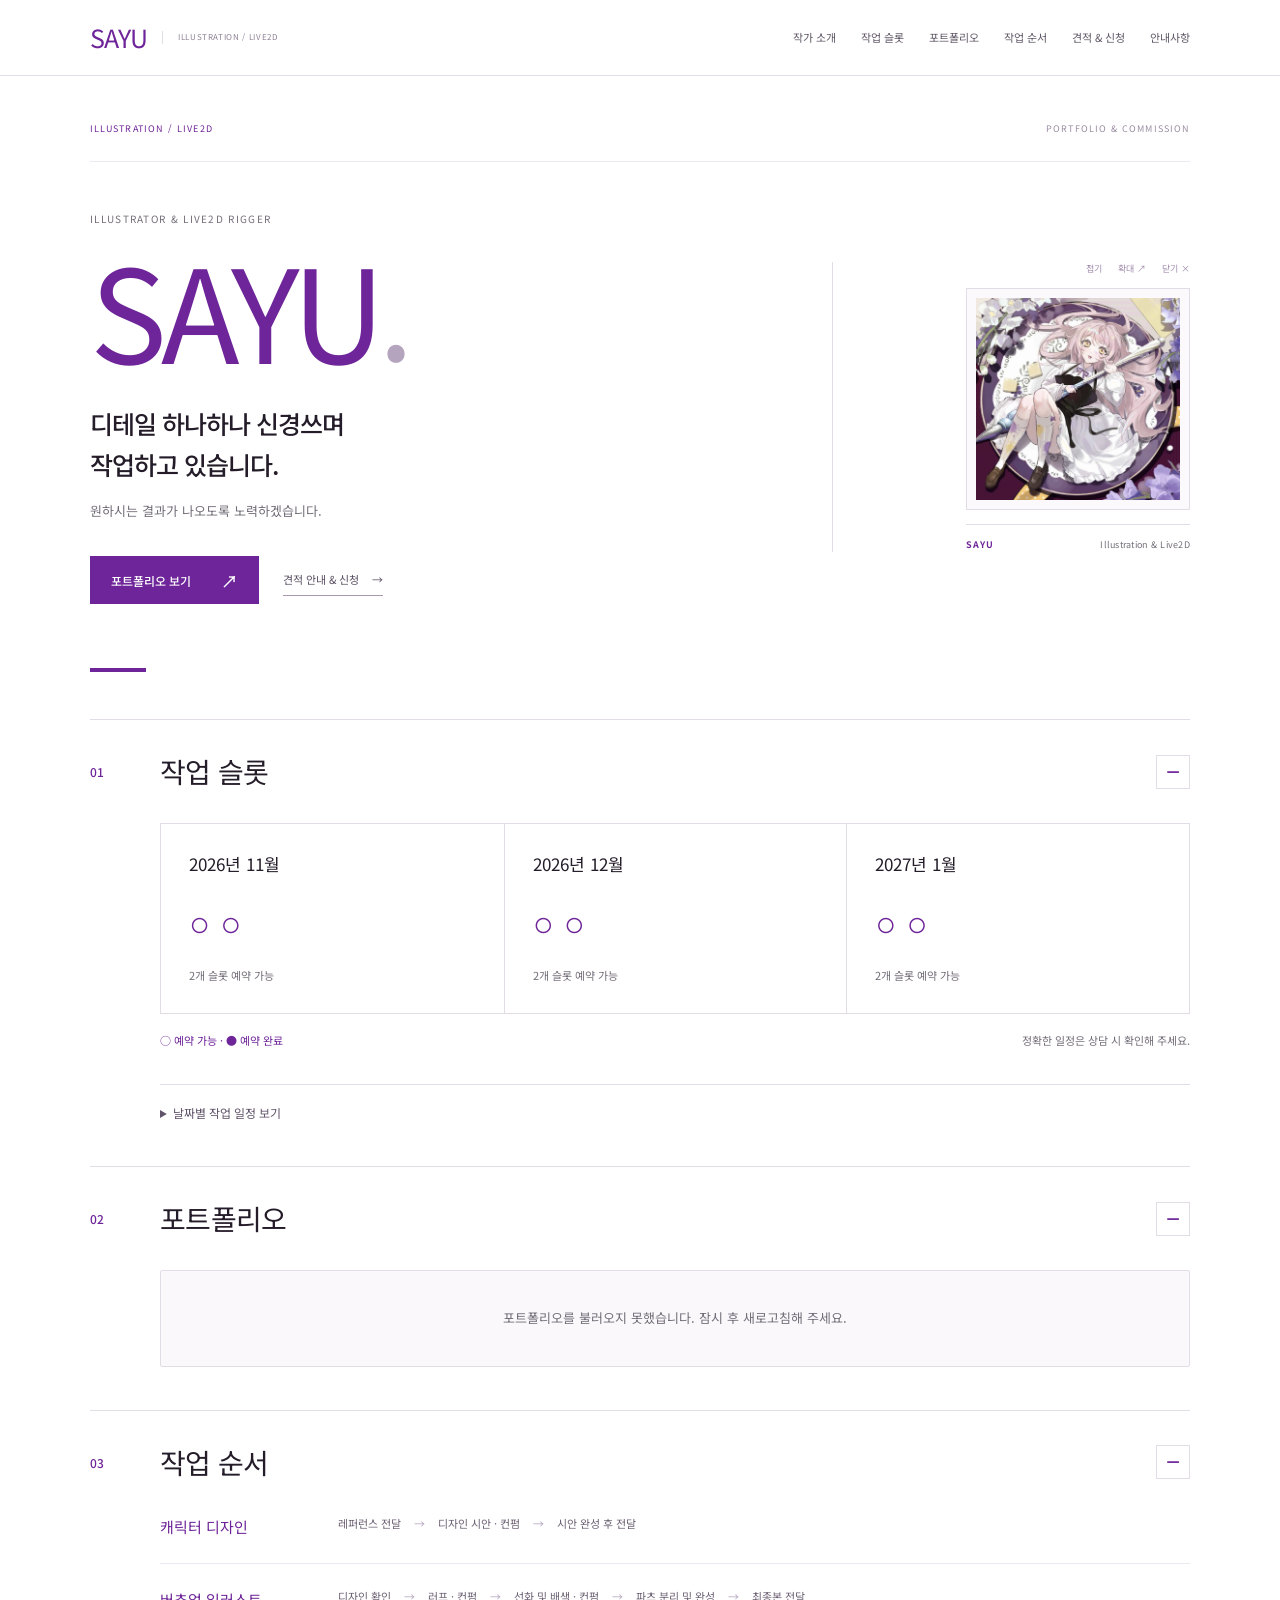
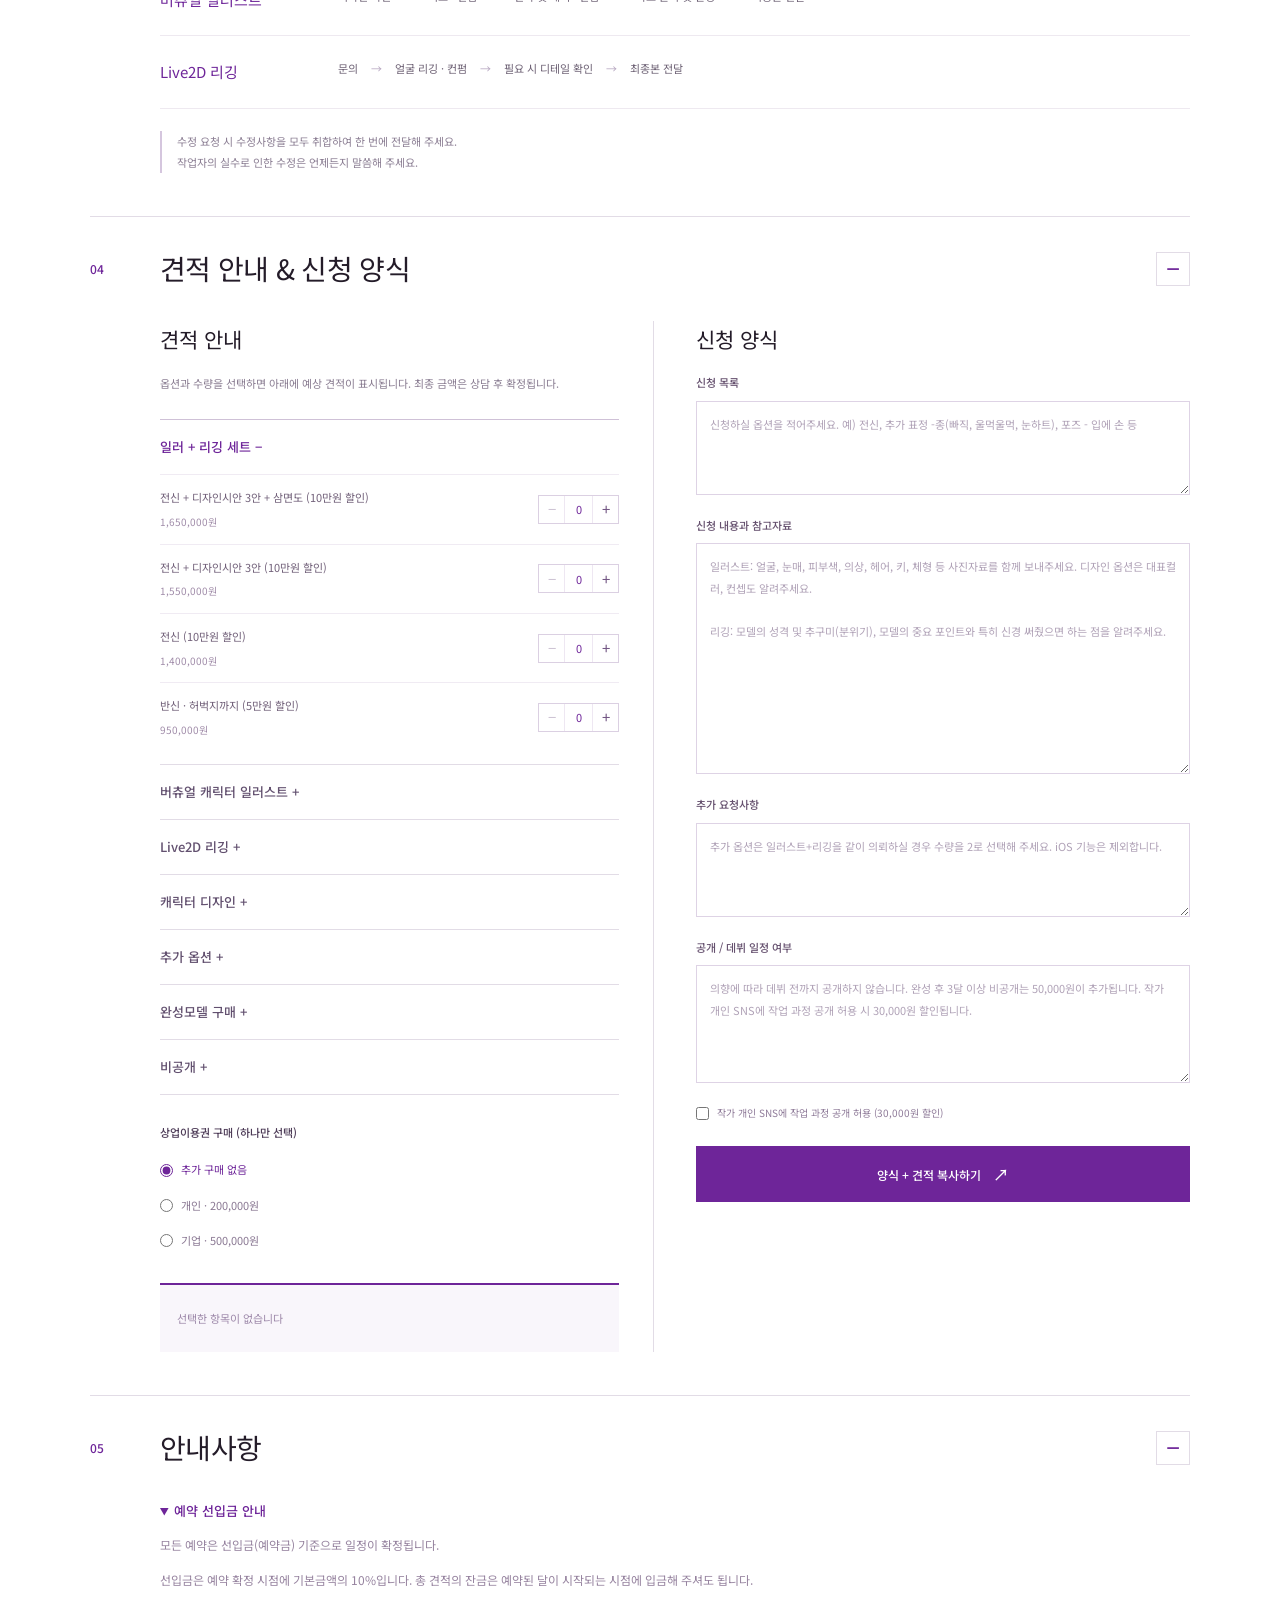
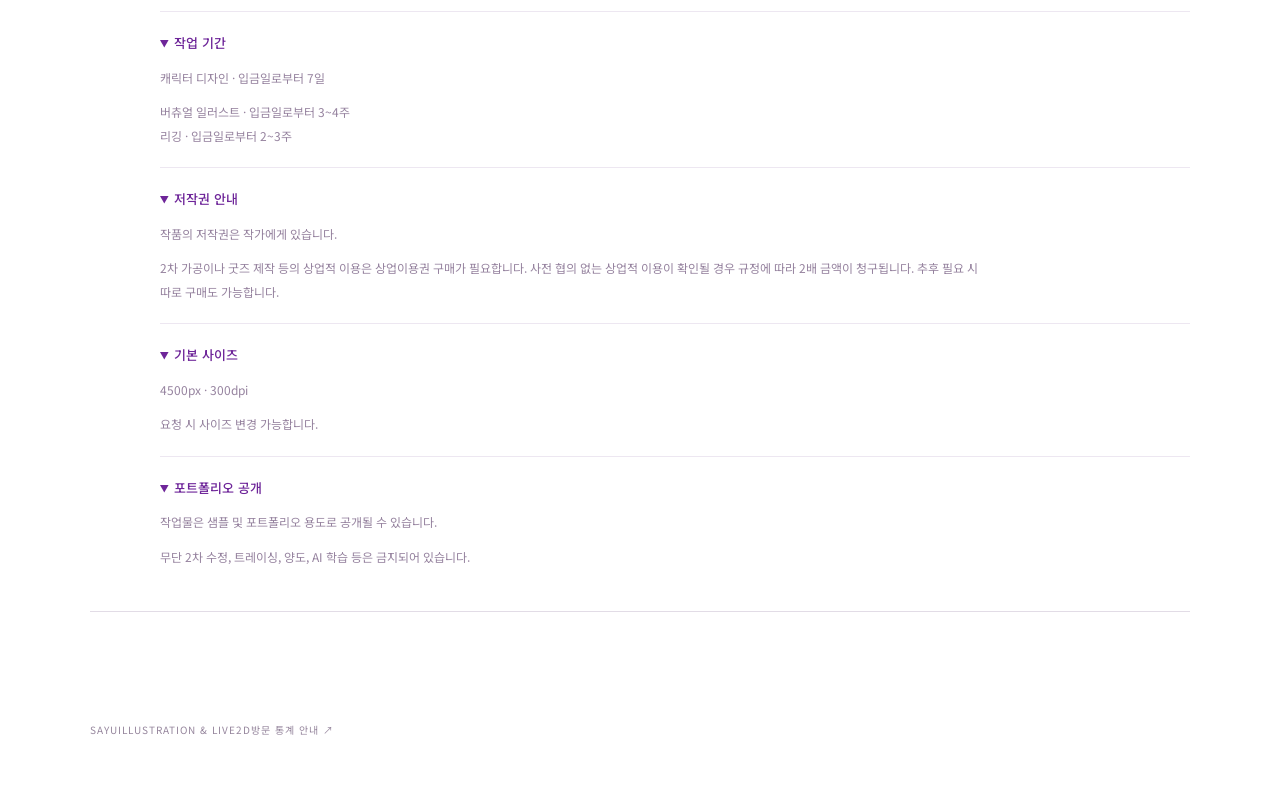
==== commit 28b2c005: "Restore scrollable secondary portfolio category tabs on SAYU" ====
--- a/index.html
+++ b/index.html
@@ -22,7 +22,7 @@
 <link href="https://fonts.googleapis.com/css2?family=Noto+Sans+KR:wght@400;500;700;900&display=swap" rel="stylesheet">
 
 <link rel="stylesheet" href="./design.css">
-<link rel="stylesheet" href="./portfolio-view.css?v=0.0.2">
+<link rel="stylesheet" href="./portfolio-view.css?v=0.0.2-sayu-tabs">
 <script src="./design-config.js"></script>
 </head>
 <body>
@@ -164,7 +164,7 @@
 <script src="./setting.js"></script>
 <script src="./sayu-slots.js"></script>
 <script src="./portfolio-model.js?v=0.0.2"></script>
-<script src="./portfolio-view.js?v=0.0.2"></script>
+<script src="./portfolio-view.js?v=0.0.2-sayu-tabs"></script>
 <script src="./design.js"></script>
 <script src="./estimate.js"></script>
 <script src="./analytics-geometry.js"></script>
--- a/portfolio-view.css
+++ b/portfolio-view.css
@@ -54,19 +54,11 @@
   gap: 10px;
   margin-bottom: 16px;
 }
-.pv-secondary {
-  box-sizing: border-box;
-  width: min(290px, 100%);
+.pv-controls .pv-secondary-tabs {
+  flex: 1 1 190px;
+  min-width: 0;
   max-width: 100%;
-  min-height: 40px;
-  padding: 8px 12px;
-  border: 1px solid var(--border);
-  border-radius: var(--radius-sm);
-  background: var(--white, white);
-  color: var(--text);
-  font: inherit;
-  font-size: 14px;
-  cursor: pointer;
+  margin: 0;
 }
 .pv-mode { min-height: 36px; margin-left: auto; }
 .pv-primary-nav[hidden], .pv-controls[hidden], .pv-mode[hidden], .pv-status[hidden] { display: none; }
@@ -121,11 +113,9 @@
 }
 .sayu-content .pv-tabs .pf-tab-btn { flex-grow: 0; }
 .sayu-content .pv-primary-nav { gap: 10px; }
-.sayu-content .pv-secondary { font-size: 13px; }
 @media (max-width: 700px) {
   .pv-grid { grid-template-columns: repeat(2, minmax(0, 1fr)); }
   .pv-primary-nav { gap: 4px; }
   .pv-scroll { min-width: 26px; }
   .pv-controls { gap: 6px; }
-  .pv-secondary { width: auto; max-width: 60%; flex: 1 1 120px; }
 }
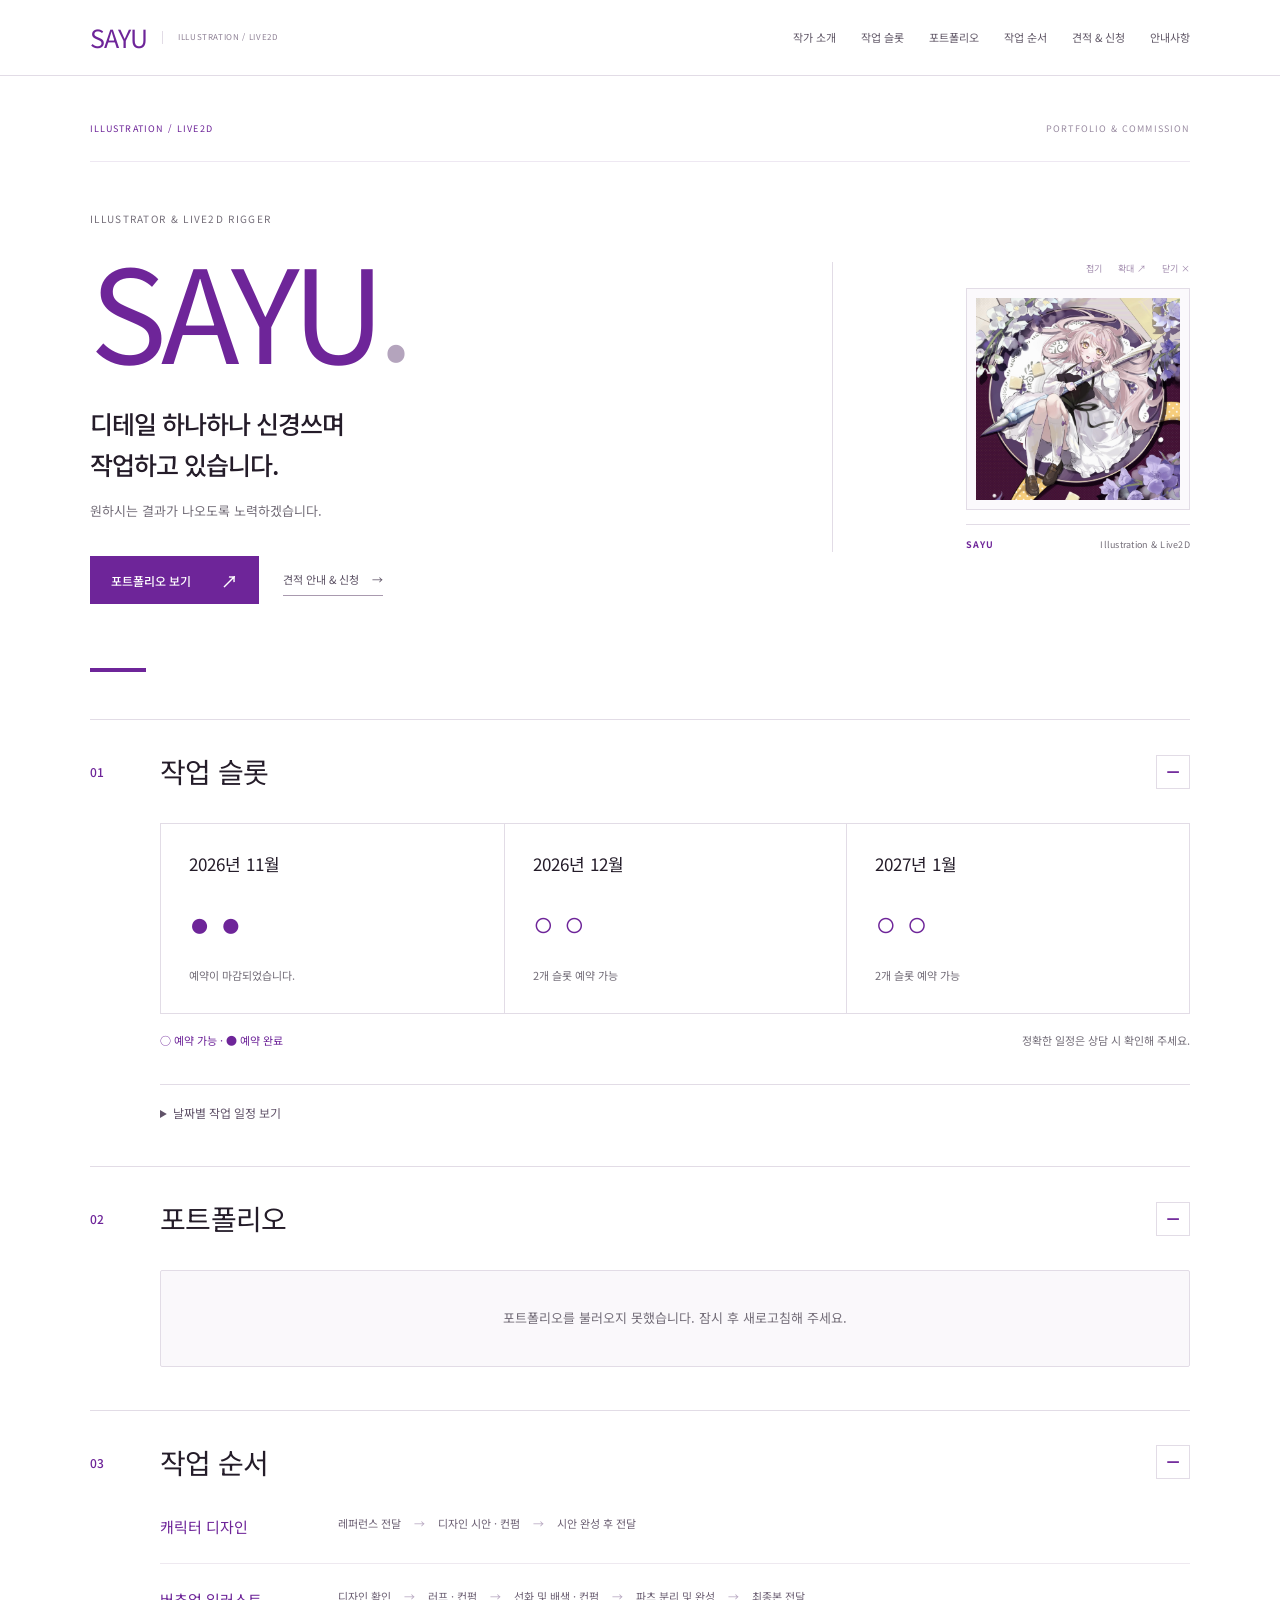
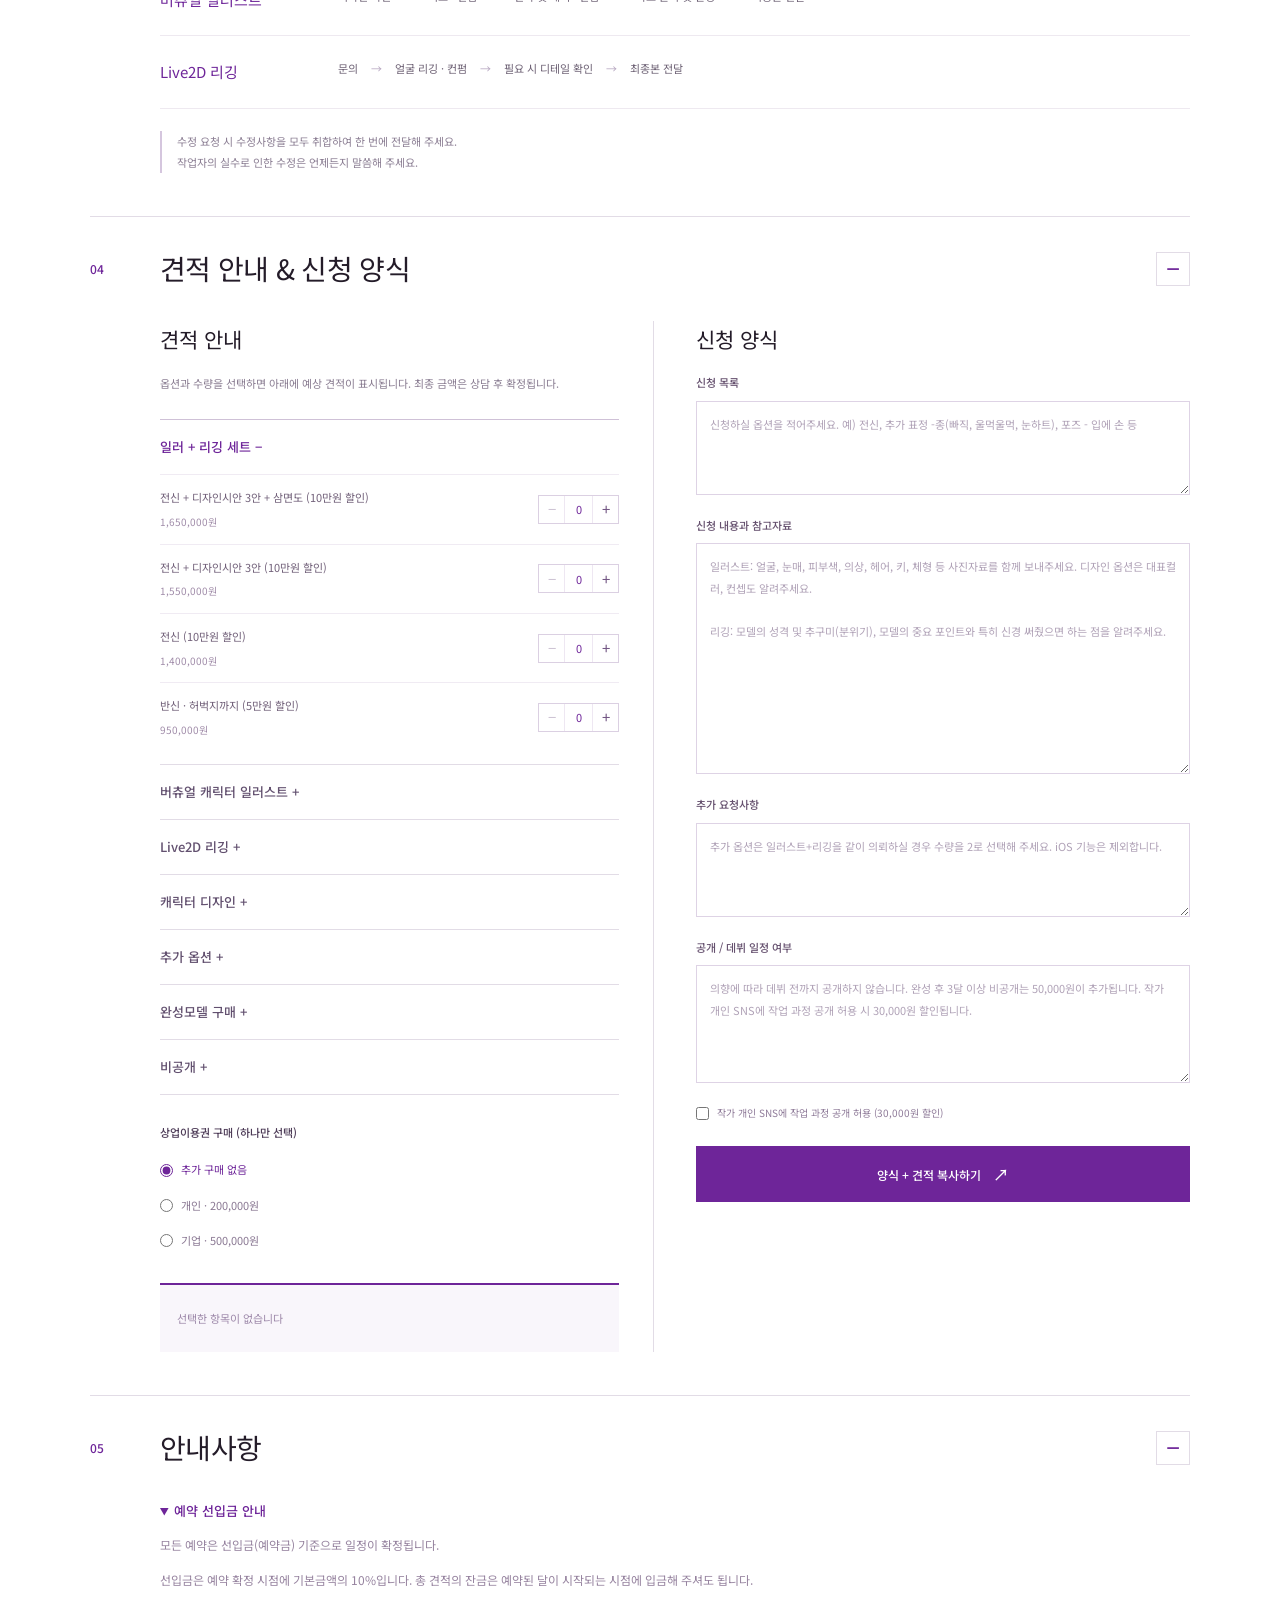
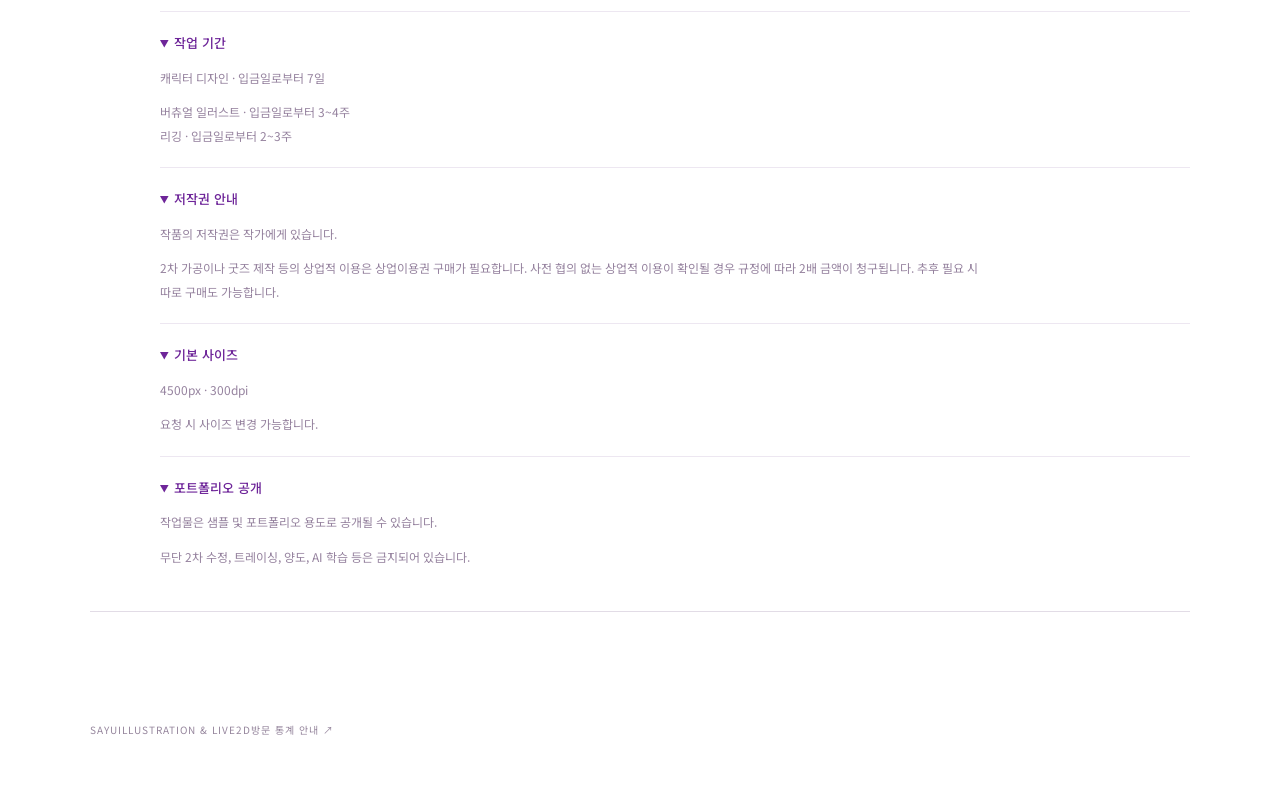
==== commit 3187bf9e: "Replace SAYU's profile illustration" ====
--- a/index.html
+++ b/index.html
@@ -23,7 +23,7 @@
 
 <link rel="stylesheet" href="./design.css">
 <link rel="stylesheet" href="./portfolio-view.css?v=0.0.2-sayu-tabs">
-<script src="./design-config.js"></script>
+<script src="./design-config.js?v=20261127"></script>
 </head>
 <body>
 <nav class="topnav" id="topnav"><div class="container topnav-inner"><a class="topnav-logo" href="#section-about">SAYU <span>ILLUSTRATION / LIVE2D</span></a><div class="topnav-menu" id="topnavMenu"><a href="#section-about">작가 소개</a><a href="#section-calendar">작업 슬롯</a><a href="#section-portfolio">포트폴리오</a><a href="#section-process">작업 순서</a><a href="#section-request">견적 & 신청</a><a href="#section-notice">안내사항</a></div><button class="nav-hamburger" id="hamburger" aria-label="메뉴" aria-expanded="false"><span></span><span></span><span></span></button></div></nav><div class="nav-mobile-menu" id="mobileMenu"><a href="#section-about" class="mob-link">작가 소개</a><a href="#section-calendar" class="mob-link">작업 슬롯</a><a href="#section-portfolio" class="mob-link">포트폴리오</a><a href="#section-process" class="mob-link">작업 순서</a><a href="#section-request" class="mob-link">견적 & 신청</a><a href="#section-notice" class="mob-link">안내사항</a></div>
@@ -39,7 +39,7 @@
   <div class="hero-visual fade-in">
    <figure class="artist-portrait profile-sheet" aria-label="사유 프로필">
     <div class="portrait-actions profile-controls"><button type="button" data-window="minimize" aria-label="프로필 접기" aria-expanded="true" aria-controls="profileContent">접기</button><button type="button" data-window="maximize" aria-label="프로필 크게 보기" aria-pressed="false">확대 ↗</button><button type="button" data-window="close" aria-label="프로필 닫기">닫기 ×</button></div>
-    <div class="profile-content" id="profileContent"><div class="portrait-image"><img src="./assets/sayu-portrait-hd.webp" width="844" height="834" alt="사유 작가 프로필 일러스트"></div><figcaption class="artist-caption"><span>SAYU</span><span>Illustration &amp; Live2D</span></figcaption></div>
+    <div class="profile-content" id="profileContent"><div class="portrait-image"><img src="./assets/sayu-portrait-20261127.png" width="1257" height="1257" alt="사유 작가 프로필 일러스트"></div><figcaption class="artist-caption"><span>SAYU</span><span>Illustration &amp; Live2D</span></figcaption></div>
    </figure><button type="button" class="profile-reopen" hidden>프로필 다시 열기 ↗</button>
   </div>
  </div><div class="intro-rule" aria-hidden="true"></div>
